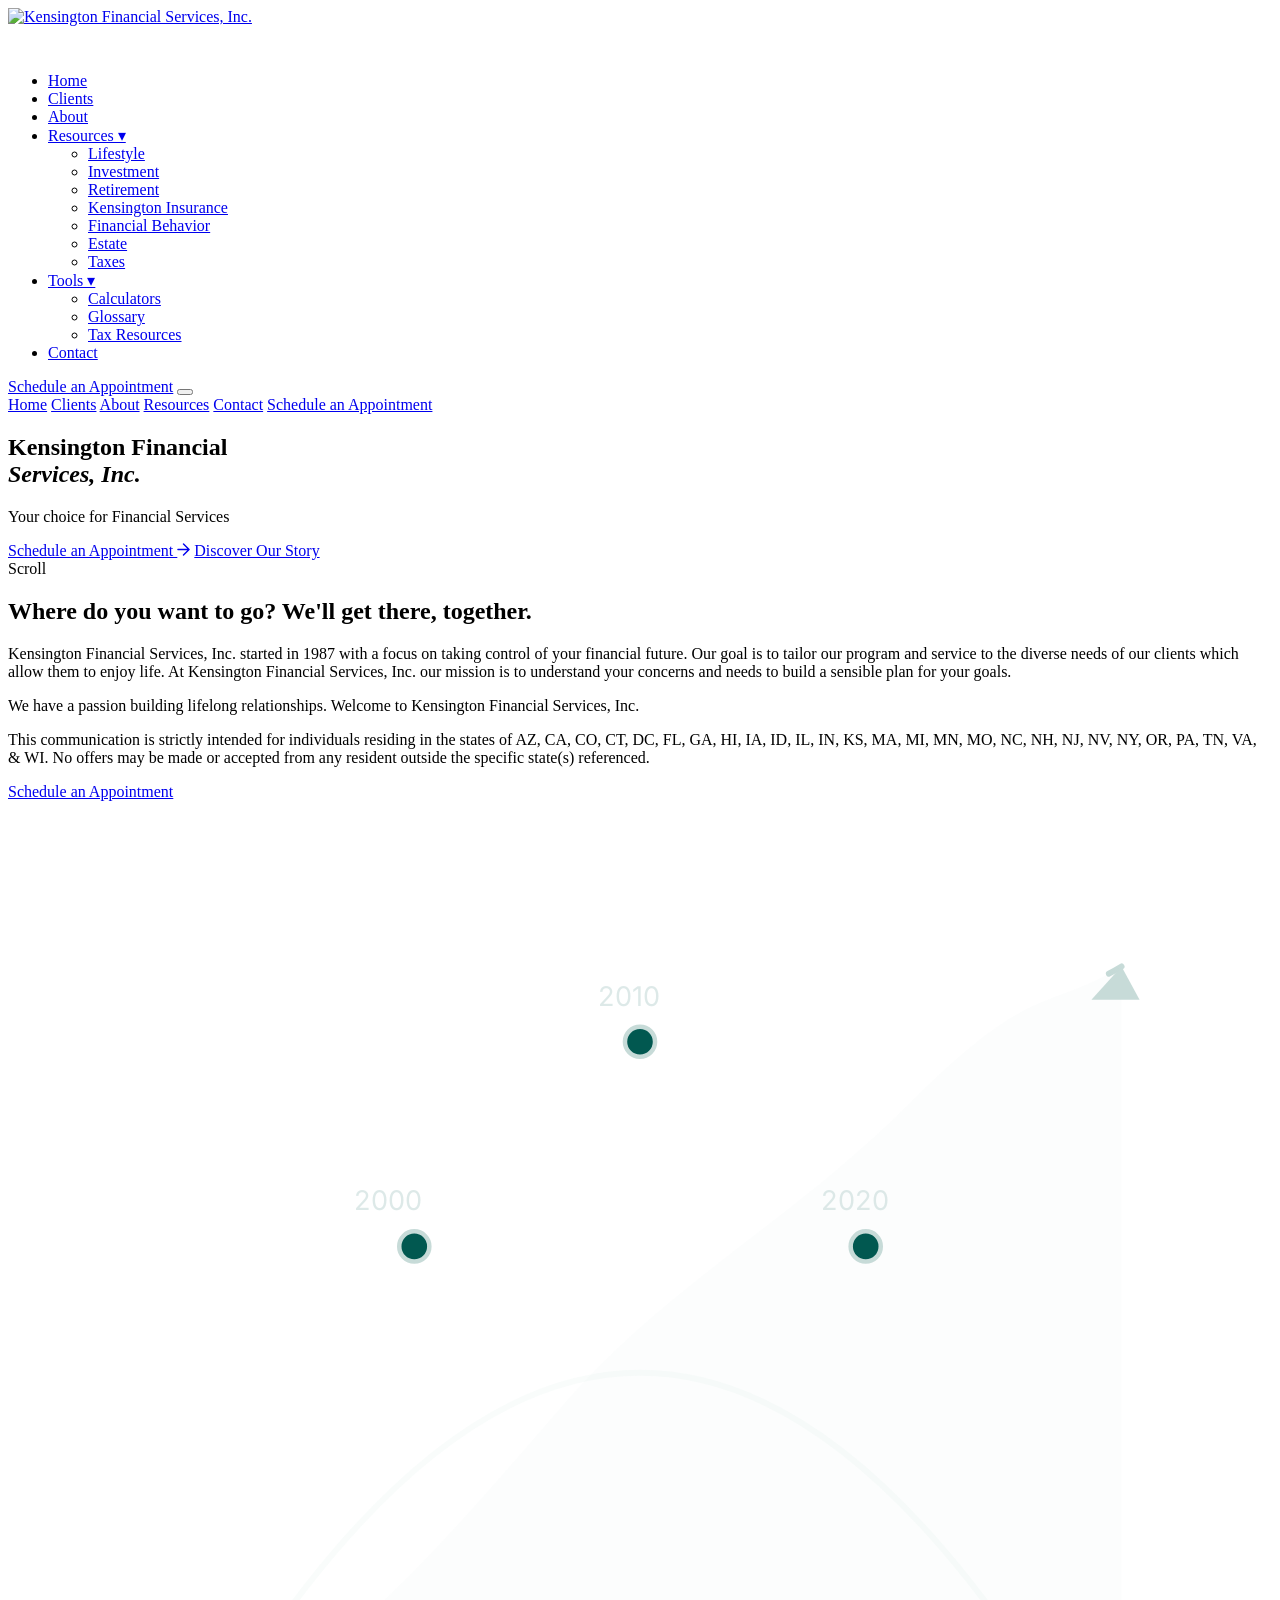
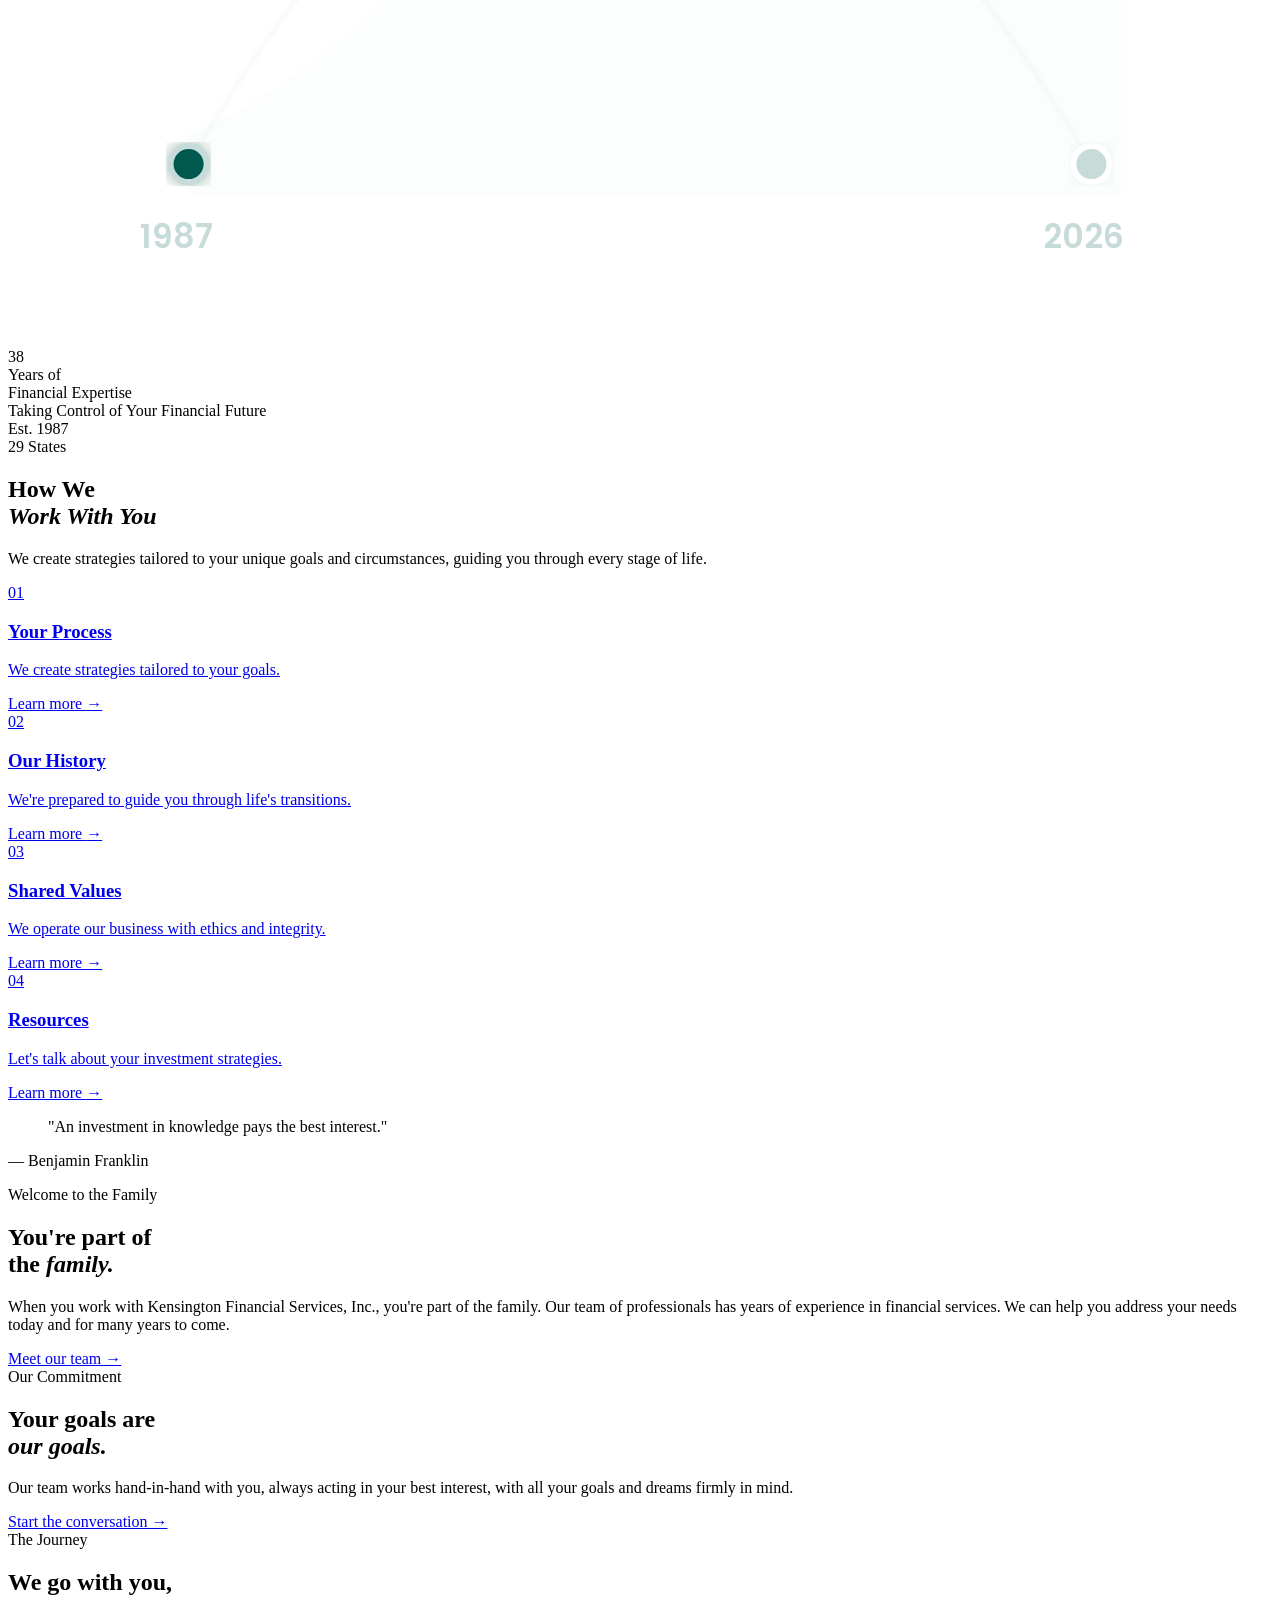
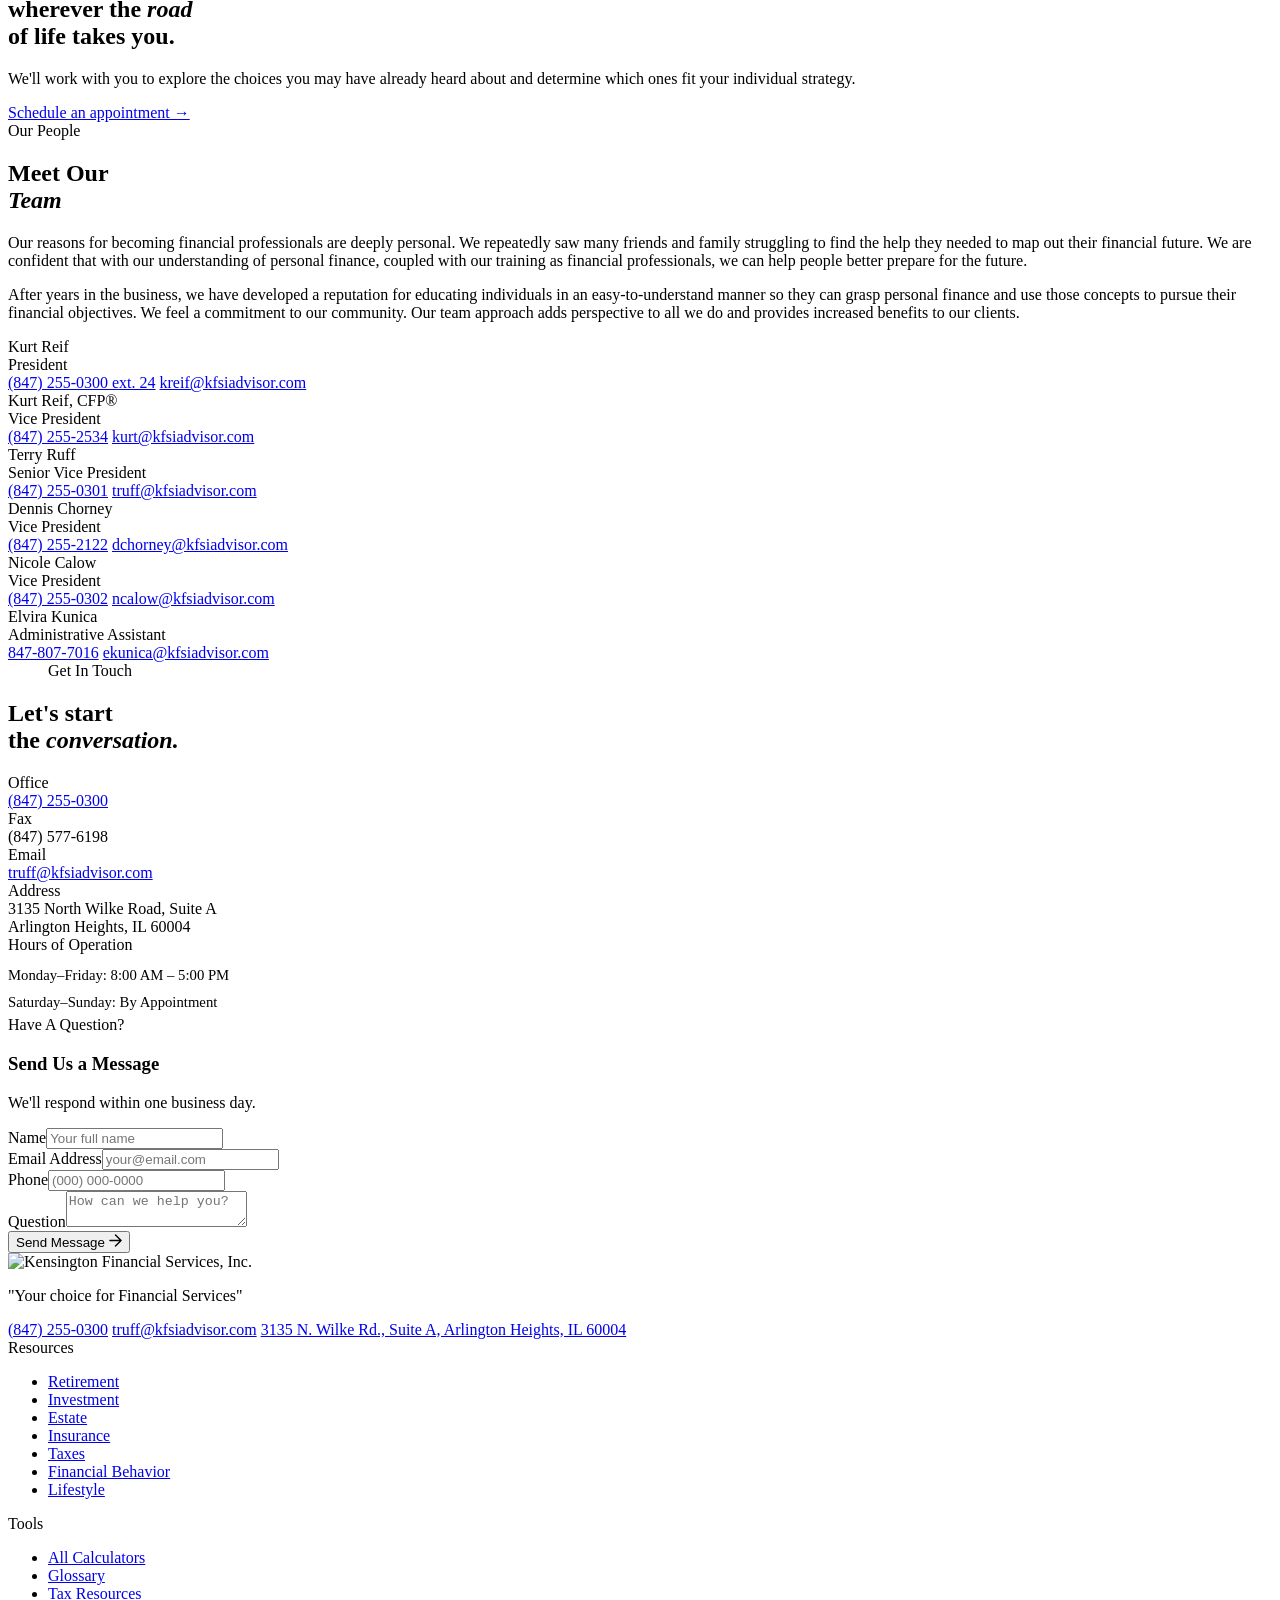
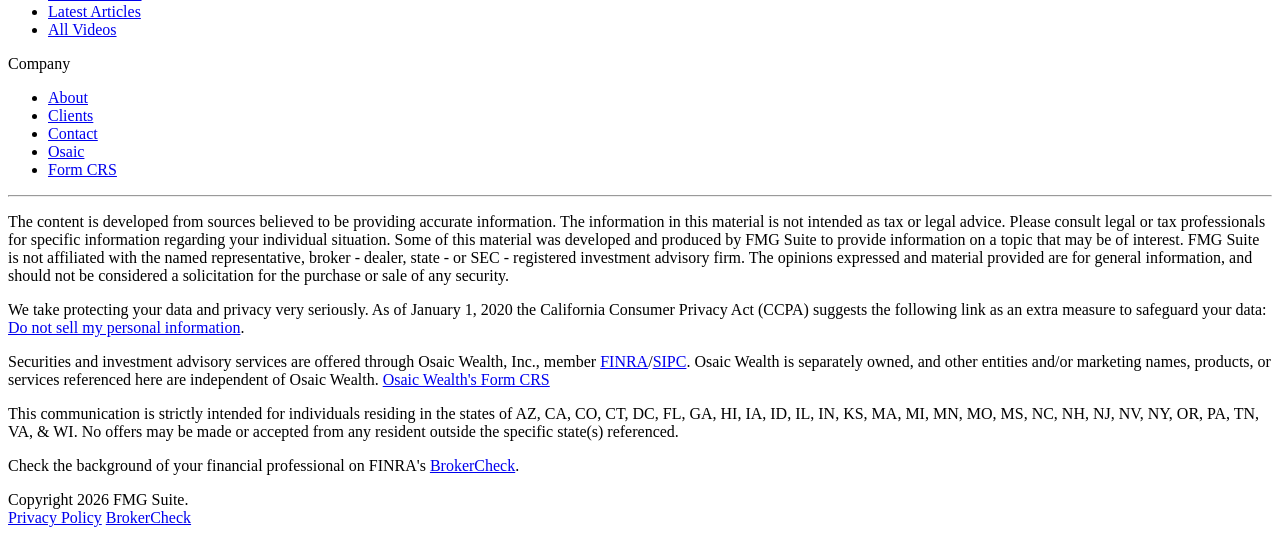
==== index.html @ f39590fe "Add files via upload" ====
<!DOCTYPE html>
<html lang="en">
<head>
<meta charset="UTF-8">
<meta name="viewport" content="width=device-width, initial-scale=1.0">
<title>Kensington Financial Services, Inc. | Your Choice for Financial Services</title>
<link rel="preconnect" href="https://fonts.googleapis.com">
<link rel="preconnect" href="https://fonts.gstatic.com" crossorigin>
<link href="https://fonts.googleapis.com/css2?family=Poppins:wght@300;400;500;600;700&family=Inter:wght@300;400;500&display=swap" rel="stylesheet">
<link rel="stylesheet" href="styles.css">
</head>
<body>

<div id="prog"></div>

<!-- NAV -->
<nav class="nav" id="nav">
  <a href="index.html" class="nav-logo">
    <img src="logo.png" alt="Kensington Financial Services, Inc." style="height:48px;width:auto;display:block">
  </a>
  <ul class="nav-links">
    <li><a href="index.html">Home</a></li>
    <li><a href="clients.html">Clients</a></li>
    <li><a href="about.html">About</a></li>
    <li class="has-drop">
      <a href="resources.html">Resources &#9662;</a>
      <ul class="drop">
        <li><a href="resources.html">Lifestyle</a></li>
        <li><a href="resources.html">Investment</a></li>
        <li><a href="resources.html">Retirement</a></li>
        <li><a href="resources.html">Kensington Insurance</a></li>
        <li><a href="resources.html">Financial Behavior</a></li>
        <li><a href="resources.html">Estate</a></li>
        <li><a href="resources.html">Taxes</a></li>
      </ul>
    </li>
    <li class="has-drop">
      <a href="#">Tools &#9662;</a>
      <ul class="drop">
        <li><a href="#">Calculators</a></li>
        <li><a href="#">Glossary</a></li>
        <li><a href="#">Tax Resources</a></li>
      </ul>
    </li>
    <li><a href="contact.html">Contact</a></li>
  </ul>
  <a href="contact.html" class="nav-cta">Schedule an Appointment</a>
  <button class="hamburger" id="hbg" aria-label="Menu"><span></span><span></span><span></span></button>
</nav>

<!-- MOBILE MENU -->
<div class="mob-menu" id="mob">
  <a href="index.html" onclick="closeMob()">Home</a>
  <a href="clients.html" onclick="closeMob()">Clients</a>
  <a href="about.html" onclick="closeMob()">About</a>
  <a href="resources.html" onclick="closeMob()">Resources</a>
  <a href="contact.html" onclick="closeMob()">Contact</a>
  <a href="contact.html" onclick="closeMob()" class="btn-gold" style="margin-top:8px">Schedule an Appointment</a>
</div>

<!-- HERO -->
<section class="hero" id="home">
  <div class="hero-bg"></div>
  <div class="hero-geo" id="hgeo"><div class="hero-geo-core"></div></div>
  <div class="hero-content">
    <h1 class="hero-h1">Kensington Financial<br><em>Services, Inc.</em></h1>
    <div class="hero-rule"></div>
    <p class="hero-sub">Your choice for Financial Services</p>
    <div class="hero-btns">
      <a href="contact.html" class="btn-gold">Schedule an Appointment <svg width="13" height="13" viewBox="0 0 14 14" fill="none"><path d="M1 7H13M7 1L13 7L7 13" stroke="currentColor" stroke-width="1.5" stroke-linecap="round" stroke-linejoin="round"/></svg></a>
      <a href="about.html" class="btn-ghost">Discover Our Story</a>
    </div>
  </div>
  <div class="hero-scroll-indicator"><span>Scroll</span><div class="scroll-line"></div></div>
</section>

<!-- ABOUT SPLIT -->
<section class="about-split" id="about">
  <div class="about-split-left a">
    <h2 class="about-split-h2">Where do you want to go? We'll get there, together.</h2>
    <p class="about-split-body">Kensington Financial Services, Inc. started in 1987 with a focus on taking control of your financial future. Our goal is to tailor our program and service to the diverse needs of our clients which allow them to enjoy life. At Kensington Financial Services, Inc. our mission is to understand your concerns and needs to build a sensible plan for your goals.</p>
    <p class="about-split-body">We have a passion building lifelong relationships. Welcome to Kensington Financial Services, Inc.</p>
    <p class="about-split-disclaimer">This communication is strictly intended for individuals residing in the states of AZ, CA, CO, CT, DC, FL, GA, HI, IA, ID, IL, IN, KS, MA, MI, MN, MO, NC, NH, NJ, NV, NY, OR, PA, TN, VA, &amp; WI. No offers may be made or accepted from any resident outside the specific state(s) referenced.</p>
    <a href="contact.html" class="about-split-btn">Schedule an Appointment</a>
  </div>
  <div class="about-split-right">
    <div class="tl-wrap">

      <!-- Background glow -->
      <div class="tl-glow"></div>

      <!-- Main SVG: arc timeline 1987 → 2026 -->
      <svg class="tl-svg" viewBox="0 0 420 380" fill="none">
        <defs>
          <linearGradient id="arcGrad" x1="0%" y1="0%" x2="100%" y2="0%">
            <stop offset="0%" stop-color="rgba(199,219,216,.15)"/>
            <stop offset="100%" stop-color="rgba(199,219,216,.85)"/>
          </linearGradient>
          <linearGradient id="lineGrad" x1="0%" y1="100%" x2="100%" y2="0%">
            <stop offset="0%" stop-color="#015850"/>
            <stop offset="100%" stop-color="#C7DBD8"/>
          </linearGradient>
          <filter id="glow">
            <feGaussianBlur stdDeviation="3" result="blur"/>
            <feMerge><feMergeNode in="blur"/><feMergeNode in="SourceGraphic"/></feMerge>
          </filter>
        </defs>

        <!-- Track arc (full, faint) -->
        <path d="M 60 320 Q 210 60 360 320" stroke="rgba(199,219,216,.1)" stroke-width="2" fill="none"/>

        <!-- Animated progress arc -->
        <path d="M 60 320 Q 210 60 360 320" stroke="url(#arcGrad)" stroke-width="2.5"
          fill="none" stroke-linecap="round"
          stroke-dasharray="550" stroke-dashoffset="550"
          class="tl-arc-path"/>

        <!-- Growth curve (rising line from bottom-left to top-right) -->
        <path d="M 60 310 C 110 290 150 240 185 200 S 260 140 300 100 S 345 70 370 55"
          stroke="url(#lineGrad)" stroke-width="2" fill="none" stroke-linecap="round"
          stroke-dasharray="400" stroke-dashoffset="400"
          class="tl-growth-path"/>

        <!-- Gradient fill under growth curve -->
        <path d="M 60 310 C 110 290 150 240 185 200 S 260 140 300 100 S 345 70 370 55 L 370 330 L 60 330 Z"
          fill="rgba(199,219,216,.05)" class="tl-fill"/>

        <!-- Milestone dots on arc -->
        <circle cx="60"  cy="320" r="6" fill="#015850" stroke="#C7DBD8" stroke-width="2" class="tl-dot" style="--dd:0.3s" filter="url(#glow)"/>
        <circle cx="135" cy="148" r="5" fill="#015850" stroke="#C7DBD8" stroke-width="1.5" class="tl-dot" style="--dd:0.9s"/>
        <circle cx="210" cy="80"  r="5" fill="#015850" stroke="#C7DBD8" stroke-width="1.5" class="tl-dot" style="--dd:1.4s"/>
        <circle cx="285" cy="148" r="5" fill="#015850" stroke="#C7DBD8" stroke-width="1.5" class="tl-dot" style="--dd:1.9s"/>
        <circle cx="360" cy="320" r="6" fill="#C7DBD8" stroke="#fff" stroke-width="2" class="tl-dot" style="--dd:2.4s" filter="url(#glow)"/>

        <!-- Milestone year labels -->
        <text x="44"  y="348" font-family="Poppins,sans-serif" font-size="11" font-weight="600" fill="#C7DBD8" class="tl-label" style="--dd:0.5s">1987</text>
        <text x="115" y="136" font-family="Inter,sans-serif"   font-size="9"  fill="rgba(199,219,216,.6)" class="tl-label" style="--dd:1.1s">2000</text>
        <text x="196" y="68"  font-family="Inter,sans-serif"   font-size="9"  fill="rgba(199,219,216,.6)" class="tl-label" style="--dd:1.6s">2010</text>
        <text x="270" y="136" font-family="Inter,sans-serif"   font-size="9"  fill="rgba(199,219,216,.6)" class="tl-label" style="--dd:2.1s">2020</text>
        <text x="344" y="348" font-family="Poppins,sans-serif" font-size="11" font-weight="600" fill="#C7DBD8" class="tl-label" style="--dd:2.6s">2026</text>

        <!-- Arrow head at end of growth line -->
        <polygon points="370,55 360,66 376,66" fill="#C7DBD8" class="tl-arrow"/>
      </svg>

      <!-- Center headline card -->
      <div class="tl-center">
        <div class="tl-years-num">38</div>
        <div class="tl-years-label">Years of<br>Financial Expertise</div>
      </div>

      <!-- Bottom tagline -->
      <div class="tl-tagline">Taking Control of Your Financial Future</div>

      <!-- Floating stat chips -->
      <div class="tl-chip tl-chip-a">Est. 1987</div>
      <div class="tl-chip tl-chip-b">29 States</div>
    </div>
  </div>
</section>

<!-- PILLARS -->
<section class="pillars" id="services">
  <div class="pillars-head">
    <h2 class="pillars-title a">How We<br><em>Work With You</em></h2>
    <p class="pillars-desc a d2">We create strategies tailored to your unique goals and circumstances, guiding you through every stage of life.</p>
  </div>
  <div class="pw-grid">

    <!-- 01 Your Process -->
    <a href="process.html" class="pw-card a d1">
      <div class="pw-bg" style="background-image:url('process-bg.jpg')"></div>
      <div class="pw-overlay"></div>
      <span class="pw-num">01</span>
      <div class="pw-bottom">
        <h3 class="pw-title">Your Process</h3>
        <p class="pw-text">We create strategies tailored to your goals.</p>
        <span class="pw-link">Learn more <span class="pw-arrow">&rarr;</span></span>
      </div>
    </a>

    <!-- 02 Our History -->
    <a href="about.html" class="pw-card a d2">
      <div class="pw-bg" style="background-image:url('history-bg.jpg')"></div>
      <div class="pw-overlay"></div>
      <span class="pw-num">02</span>
      <div class="pw-bottom">
        <h3 class="pw-title">Our History</h3>
        <p class="pw-text">We're prepared to guide you through life's transitions.</p>
        <span class="pw-link">Learn more <span class="pw-arrow">&rarr;</span></span>
      </div>
    </a>

    <!-- 03 Shared Values -->
    <a href="about.html" class="pw-card a d3">
      <div class="pw-bg" style="background-image:url('values-bg.jpg')"></div>
      <div class="pw-overlay"></div>
      <span class="pw-num">03</span>
      <div class="pw-bottom">
        <h3 class="pw-title">Shared Values</h3>
        <p class="pw-text">We operate our business with ethics and integrity.</p>
        <span class="pw-link">Learn more <span class="pw-arrow">&rarr;</span></span>
      </div>
    </a>

    <!-- 04 Resources -->
    <a href="resources.html" class="pw-card a d4">
      <div class="pw-bg" style="background-image:url('resources-bg.jpg')"></div>
      <div class="pw-overlay"></div>
      <span class="pw-num">04</span>
      <div class="pw-bottom">
        <h3 class="pw-title">Resources</h3>
        <p class="pw-text">Let's talk about your investment strategies.</p>
        <span class="pw-link">Learn more <span class="pw-arrow">&rarr;</span></span>
      </div>
    </a>

  </div>
</section>

<!-- QUOTE -->
<section class="quote">
  <div class="quote-inner">
    <div class="quote-rule a"></div>
    <blockquote class="quote-text a d1">"An investment in knowledge pays the best interest."</blockquote>
    <p class="quote-by a d2">&mdash; Benjamin Franklin</p>
  </div>
</section>

<!-- ABOUT: FAMILY -->
<section class="split">
  <div class="split-inner">
    <div class="split-visual a">
      <div class="split-photo" style="background-image:url('family-bg.jpg')"></div>
      <div class="split-accent" style="background:var(--gold)"></div>
      <div class="split-accent2"></div>
    </div>
    <div class="split-content">
      <div class="section-label a d1">Welcome to the Family</div>
      <h2 class="split-h2 a d2">You're part of<br>the <em>family.</em></h2>
      <p class="split-body a d3">When you work with Kensington Financial Services, Inc., you're part of the family. Our team of professionals has years of experience in financial services. We can help you address your needs today and for many years to come.</p>
      <a href="team.html" class="split-link a d4">Meet our team &rarr;</a>
    </div>
  </div>
</section>

<!-- ABOUT: GOALS -->
<section class="split">
  <div class="split-inner rev">
    <div class="split-visual a">
      <div class="split-photo" style="background-image:url('goals-bg.jpg')"></div>
      <div class="split-accent" style="top:auto;right:auto;bottom:-18px;left:-18px;background:var(--navy)"></div>
      <div class="split-accent2" style="bottom:auto;left:auto;top:-14px;right:-14px"></div>
    </div>
    <div class="split-content">
      <div class="section-label a d1">Our Commitment</div>
      <h2 class="split-h2 a d2">Your goals are<br><em>our goals.</em></h2>
      <p class="split-body a d3">Our team works hand-in-hand with you, always acting in your best interest, with all your goals and dreams firmly in mind.</p>
      <a href="contact.html" class="split-link a d4">Start the conversation &rarr;</a>
    </div>
  </div>
</section>

<!-- ABOUT: JOURNEY -->
<section class="split">
  <div class="split-inner">
    <div class="split-visual a">
      <div class="split-photo" style="background-image:url('journey-bg.jpg');background-position:center center"></div>
      <div class="split-accent" style="background:var(--gold);opacity:.1"></div>
      <div class="split-accent2"></div>
    </div>
    <div class="split-content">
      <div class="section-label a d1">The Journey</div>
      <h2 class="split-h2 a d2">We go with you,<br>wherever the <em>road</em><br>of life takes you.</h2>
      <p class="split-body a d3">We'll work with you to explore the choices you may have already heard about and determine which ones fit your individual strategy.</p>
      <a href="contact.html" class="split-link a d4">Schedule an appointment &rarr;</a>
    </div>
  </div>
</section>

<!-- TEAM -->
<section class="team" id="team">
  <div class="team-intro">
    <div>
      <div class="section-label a">Our People</div>
      <h2 class="team-h2 a d1">Meet Our<br><em>Team</em></h2>
    </div>
    <div>
      <p class="team-intro-body a d2">Our reasons for becoming financial professionals are deeply personal. We repeatedly saw many friends and family struggling to find the help they needed to map out their financial future. We are confident that with our understanding of personal finance, coupled with our training as financial professionals, we can help people better prepare for the future.</p>
      <p class="team-intro-body a d3" style="margin-top:14px">After years in the business, we have developed a reputation for educating individuals in an easy-to-understand manner so they can grasp personal finance and use those concepts to pursue their financial objectives. We feel a commitment to our community. Our team approach adds perspective to all we do and provides increased benefits to our clients.</p>
    </div>
  </div>
  <div class="tm-grid">

    <div class="tm-card a d1">
      <div class="tm-photo" style="background-image:url('team-kurt.jpg')"></div>
      <div class="tm-overlay"></div>
      <div class="tm-body">
        <div class="tm-name">Kurt Reif</div>
        <div class="tm-role">President</div>
        <div class="tm-contacts">
          <a href="tel:8472550300">(847) 255-0300 ext. 24</a>
          <a href="mailto:kreif@kfsiadvisor.com">kreif@kfsiadvisor.com</a>
        </div>
      </div>
    </div>

    <div class="tm-card a d2">
      <div class="tm-photo" style="background-image:url('team-kurt2.jpg')"></div>
      <div class="tm-overlay"></div>
      <div class="tm-body">
        <div class="tm-name">Kurt Reif, CFP&reg;</div>
        <div class="tm-role">Vice President</div>
        <div class="tm-contacts">
          <a href="tel:8472552534">(847) 255-2534</a>
          <a href="mailto:kurt@kfsiadvisor.com">kurt@kfsiadvisor.com</a>
        </div>
      </div>
    </div>

    <div class="tm-card a d3">
      <div class="tm-photo" style="background-image:url('team-terry.jpg')"></div>
      <div class="tm-overlay"></div>
      <div class="tm-body">
        <div class="tm-name">Terry Ruff</div>
        <div class="tm-role">Senior Vice President</div>
        <div class="tm-contacts">
          <a href="tel:8472550301">(847) 255-0301</a>
          <a href="mailto:truff@kfsiadvisor.com">truff@kfsiadvisor.com</a>
        </div>
      </div>
    </div>

    <div class="tm-card a d1">
      <div class="tm-photo" style="background-image:url('team-dennis.jpg')"></div>
      <div class="tm-overlay"></div>
      <div class="tm-body">
        <div class="tm-name">Dennis Chorney</div>
        <div class="tm-role">Vice President</div>
        <div class="tm-contacts">
          <a href="tel:8472552122">(847) 255-2122</a>
          <a href="mailto:dchorney@kfsiadvisor.com">dchorney@kfsiadvisor.com</a>
        </div>
      </div>
    </div>

    <div class="tm-card a d2">
      <div class="tm-photo" style="background-image:url('team-nicole.jpg')"></div>
      <div class="tm-overlay"></div>
      <div class="tm-body">
        <div class="tm-name">Nicole Calow</div>
        <div class="tm-role">Vice President</div>
        <div class="tm-contacts">
          <a href="tel:8472550302">(847) 255-0302</a>
          <a href="mailto:ncalow@kfsiadvisor.com">ncalow@kfsiadvisor.com</a>
        </div>
      </div>
    </div>

    <div class="tm-card a d3">
      <div class="tm-photo" style="background-image:url('team-elvira.jpg')"></div>
      <div class="tm-overlay"></div>
      <div class="tm-body">
        <div class="tm-name">Elvira Kunica</div>
        <div class="tm-role">Administrative Assistant</div>
        <div class="tm-contacts">
          <a href="tel:8478077016">847-807-7016</a>
          <a href="mailto:ekunica@kfsiadvisor.com">ekunica@kfsiadvisor.com</a>
        </div>
      </div>
    </div>

  </div>
</section>

<!-- RESOURCES -->
<section class="resources" id="resources" style="display:none">
  <div class="res-head">
    <div>
      <div class="section-label a" style="color:var(--navy)"><span style="display:inline-block;width:28px;height:1px;background:var(--navy);margin-right:12px;vertical-align:middle"></span>Knowledge Hub</div>
      <h2 class="res-h2 a d1">Resources &amp;<br><em>Insights</em></h2>
    </div>
    <div class="res-cats a d2">
      <button class="cat on">All</button>
      <button class="cat">Lifestyle</button>
      <button class="cat">Investment</button>
      <button class="cat">Retirement</button>
      <button class="cat">Estate</button>
      <button class="cat">Taxes</button>
    </div>
  </div>
  <div class="res-grid">
    <div class="res-feat a">
      <div class="res-feat-bg"></div>
      <div class="res-feat-orb"></div>
      <div class="res-feat-content">
        <div class="res-tag">Investment Strategies</div>
        <h3 class="res-feat-title">Let's talk about your investment strategies.</h3>
        <p class="res-feat-desc">Explore our comprehensive library of financial resources designed to help you make informed decisions about your financial future.</p>
        <a href="resources.html" class="res-link">Explore Resources &rarr;</a>
      </div>
    </div>
    <div class="res-card a d1">
      <div>
        <div class="res-tag">Retirement</div>
        <h4 class="res-card-title">Planning for Retirement</h4>
        <p class="res-card-body">Comprehensive strategies to help you prepare for life's most important financial milestone.</p>
      </div>
      <a href="resources.html" class="res-link" style="color:var(--navy)">Read More &rarr;</a>
    </div>
    <div class="res-card a d2">
      <div>
        <div class="res-tag">Lifestyle</div>
        <h4 class="res-card-title">Financial Wellness &amp; Lifestyle</h4>
        <p class="res-card-body">Insights into how financial planning supports the life you want to live today and tomorrow.</p>
      </div>
      <a href="resources.html" class="res-link" style="color:var(--navy)">Read More &rarr;</a>
    </div>
  </div>
  <div class="res-cats-mini">
    <div class="res-mini a d1">
      <div><div class="res-tag">Insurance</div><div class="res-mini-title">Kensington Insurance</div></div>
      <a href="resources.html" class="res-link" style="color:var(--navy);font-size:.65rem">Explore &rarr;</a>
    </div>
    <div class="res-mini a d2">
      <div><div class="res-tag">Behavior</div><div class="res-mini-title">Financial Behavior</div></div>
      <a href="resources.html" class="res-link" style="color:var(--navy);font-size:.65rem">Explore &rarr;</a>
    </div>
    <div class="res-mini a d3">
      <div><div class="res-tag">Estate</div><div class="res-mini-title">Estate Planning</div></div>
      <a href="resources.html" class="res-link" style="color:var(--navy);font-size:.65rem">Explore &rarr;</a>
    </div>
    <div class="res-mini a d4">
      <div><div class="res-tag">Taxes</div><div class="res-mini-title">Tax Resources</div></div>
      <a href="resources.html" class="res-link" style="color:var(--navy);font-size:.65rem">Explore &rarr;</a>
    </div>
  </div>
</section>

<!-- CONTACT -->
<section class="contact" id="contact">
  <div class="contact-l">
    <div class="contact-l-content">
      <div class="section-label a" style="color:var(--gold)"><span style="display:inline-block;width:28px;height:1px;background:var(--gold);opacity:.6;margin-right:12px;vertical-align:middle"></span>Get In Touch</div>
      <h2 class="contact-h2 a d1">Let's start<br>the <em>conversation.</em></h2>
      <div class="contact-details a d2">
        <div>
          <div class="cd-label">Office</div>
          <div class="cd-val"><a href="tel:8472550300">(847) 255-0300</a></div>
        </div>
        <div>
          <div class="cd-label">Fax</div>
          <div class="cd-val">(847) 577-6198</div>
        </div>
        <div>
          <div class="cd-label">Email</div>
          <div class="cd-val"><a href="mailto:truff@kfsiadvisor.com">truff@kfsiadvisor.com</a></div>
        </div>
        <div>
          <div class="cd-label">Address</div>
          <div class="cd-val">3135 North Wilke Road, Suite A<br>Arlington Heights, IL 60004</div>
        </div>
      </div>
      <div class="contact-hours a d3">
        <div class="cd-label">Hours of Operation</div>
        <div class="cd-val" style="font-size:.92rem;margin-top:8px;line-height:1.85">
          Monday&ndash;Friday: 8:00 AM &ndash; 5:00 PM<br>
          Saturday&ndash;Sunday: By Appointment
        </div>
      </div>
    </div>
    <div class="contact-geo"></div>
  </div>
  <div class="contact-r">
    <div class="section-label a" style="color:var(--gold)">Have A Question?</div>
    <h3 class="contact-r-h3 a d1">Send Us a Message</h3>
    <p class="contact-r-sub a d2">We'll respond within one business day.</p>
    <form id="cform" class="a d3">
      <div class="frow">
        <div class="fg"><label>Name</label><input type="text" class="fi" placeholder="Your full name"></div>
        <div class="fg"><label>Email Address</label><input type="email" class="fi" placeholder="your@email.com"></div>
      </div>
      <div class="fg"><label>Phone</label><input type="tel" class="fi" placeholder="(000) 000-0000"></div>
      <div class="fg"><label>Question</label><textarea class="fi ta" placeholder="How can we help you?"></textarea></div>
      <button type="submit" class="fsub">Send Message <svg width="13" height="13" viewBox="0 0 14 14" fill="none"><path d="M1 7H13M7 1L13 7L7 13" stroke="currentColor" stroke-width="1.5" stroke-linecap="round" stroke-linejoin="round"/></svg></button>
    </form>
  </div>
</section>

<!-- FOOTER -->
<footer class="footer">
  <div class="footer-main">
    <div>
      <div class="footer-logo"><img src="logo.png" alt="Kensington Financial Services, Inc." class="footer-logo-img"></div>
      <p class="footer-tag">"Your choice for Financial Services"</p>
      <div class="footer-mini">
        <a href="tel:8472550300">(847) 255-0300</a>
        <a href="mailto:truff@kfsiadvisor.com">truff@kfsiadvisor.com</a>
        <a href="#">3135 N. Wilke Rd., Suite A, Arlington Heights, IL 60004</a>
      </div>
    </div>
    <div class="footer-cols">
      <div>
        <div class="fc-title">Resources</div>
        <ul class="fc-links">
          <li><a href="resources.html">Retirement</a></li>
          <li><a href="resources.html">Investment</a></li>
          <li><a href="resources.html">Estate</a></li>
          <li><a href="resources.html">Insurance</a></li>
          <li><a href="resources.html">Taxes</a></li>
          <li><a href="resources.html">Financial Behavior</a></li>
          <li><a href="resources.html">Lifestyle</a></li>
        </ul>
      </div>
      <div>
        <div class="fc-title">Tools</div>
        <ul class="fc-links">
          <li><a href="#">All Calculators</a></li>
          <li><a href="#">Glossary</a></li>
          <li><a href="#">Tax Resources</a></li>
          <li><a href="#">Latest Articles</a></li>
          <li><a href="#">All Videos</a></li>
        </ul>
      </div>
      <div>
        <div class="fc-title">Company</div>
        <ul class="fc-links">
          <li><a href="about.html">About</a></li>
          <li><a href="clients.html">Clients</a></li>
          <li><a href="contact.html">Contact</a></li>
          <li><a href="#">Osaic</a></li>
          <li><a href="#">Form CRS</a></li>
        </ul>
      </div>
    </div>
  </div>
  <hr class="footer-hr">
  <div class="footer-bottom">
    <div class="footer-disc">
      <p>The content is developed from sources believed to be providing accurate information. The information in this material is not intended as tax or legal advice. Please consult legal or tax professionals for specific information regarding your individual situation. Some of this material was developed and produced by FMG Suite to provide information on a topic that may be of interest. FMG Suite is not affiliated with the named representative, broker - dealer, state - or SEC - registered investment advisory firm. The opinions expressed and material provided are for general information, and should not be considered a solicitation for the purchase or sale of any security.</p>
      <p>We take protecting your data and privacy very seriously. As of January 1, 2020 the California Consumer Privacy Act (CCPA) suggests the following link as an extra measure to safeguard your data: <a href="#">Do not sell my personal information</a>.</p>
      <p>Securities and investment advisory services are offered through Osaic Wealth, Inc., member <a href="#">FINRA</a>/<a href="#">SIPC</a>. Osaic Wealth is separately owned, and other entities and/or marketing names, products, or services referenced here are independent of Osaic Wealth. <a href="#">Osaic Wealth's Form CRS</a></p>
      <p>This communication is strictly intended for individuals residing in the states of AZ, CA, CO, CT, DC, FL, GA, HI, IA, ID, IL, IN, KS, MA, MI, MN, MO, MS, NC, NH, NJ, NV, NY, OR, PA, TN, VA, &amp; WI. No offers may be made or accepted from any resident outside the specific state(s) referenced.</p>
      <p>Check the background of your financial professional on FINRA's <a href="#">BrokerCheck</a>.</p>
    </div>
    <div class="footer-legal">
      <div class="footer-cr">Copyright 2026 FMG Suite.</div>
      <div class="footer-legal-links">
        <a href="#">Privacy Policy</a>
        <a href="#">BrokerCheck</a>
      </div>
    </div>
  </div>
</footer>

<script src="main.js"></script>
</body>
</html>
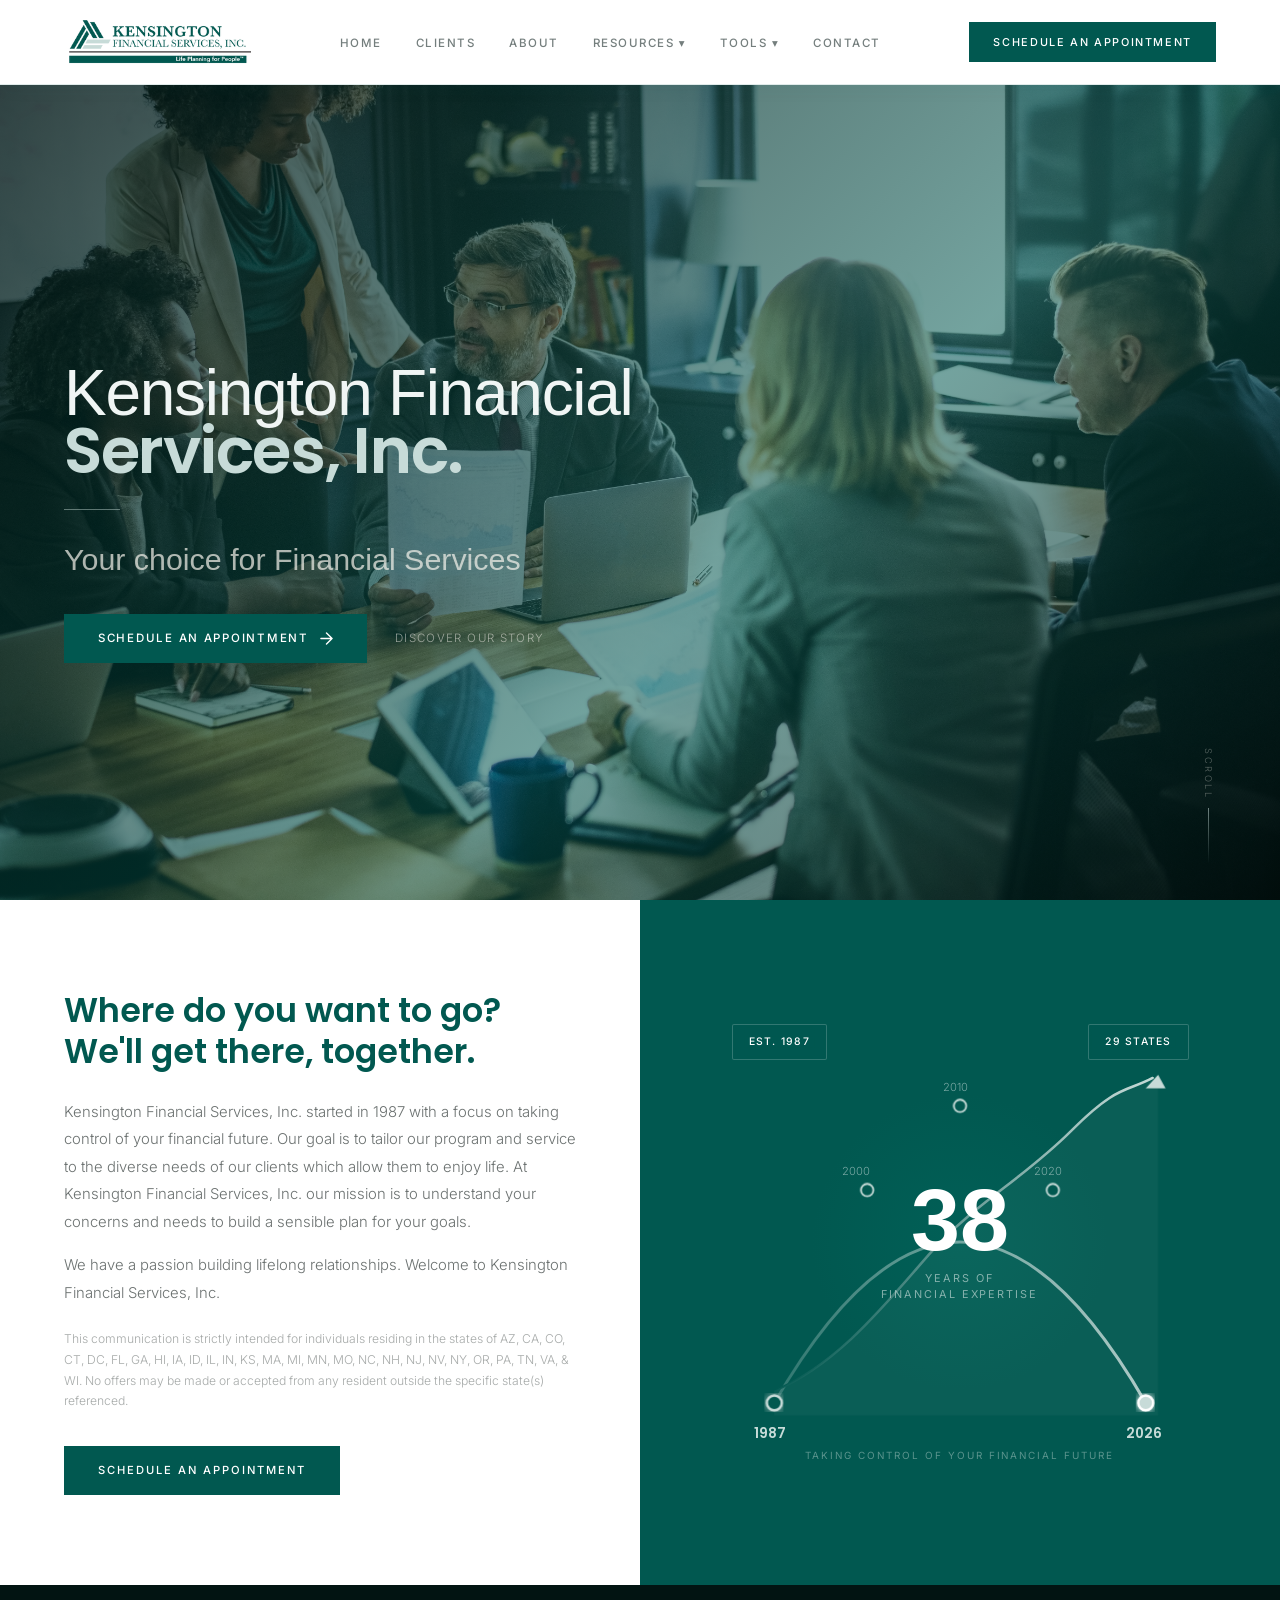
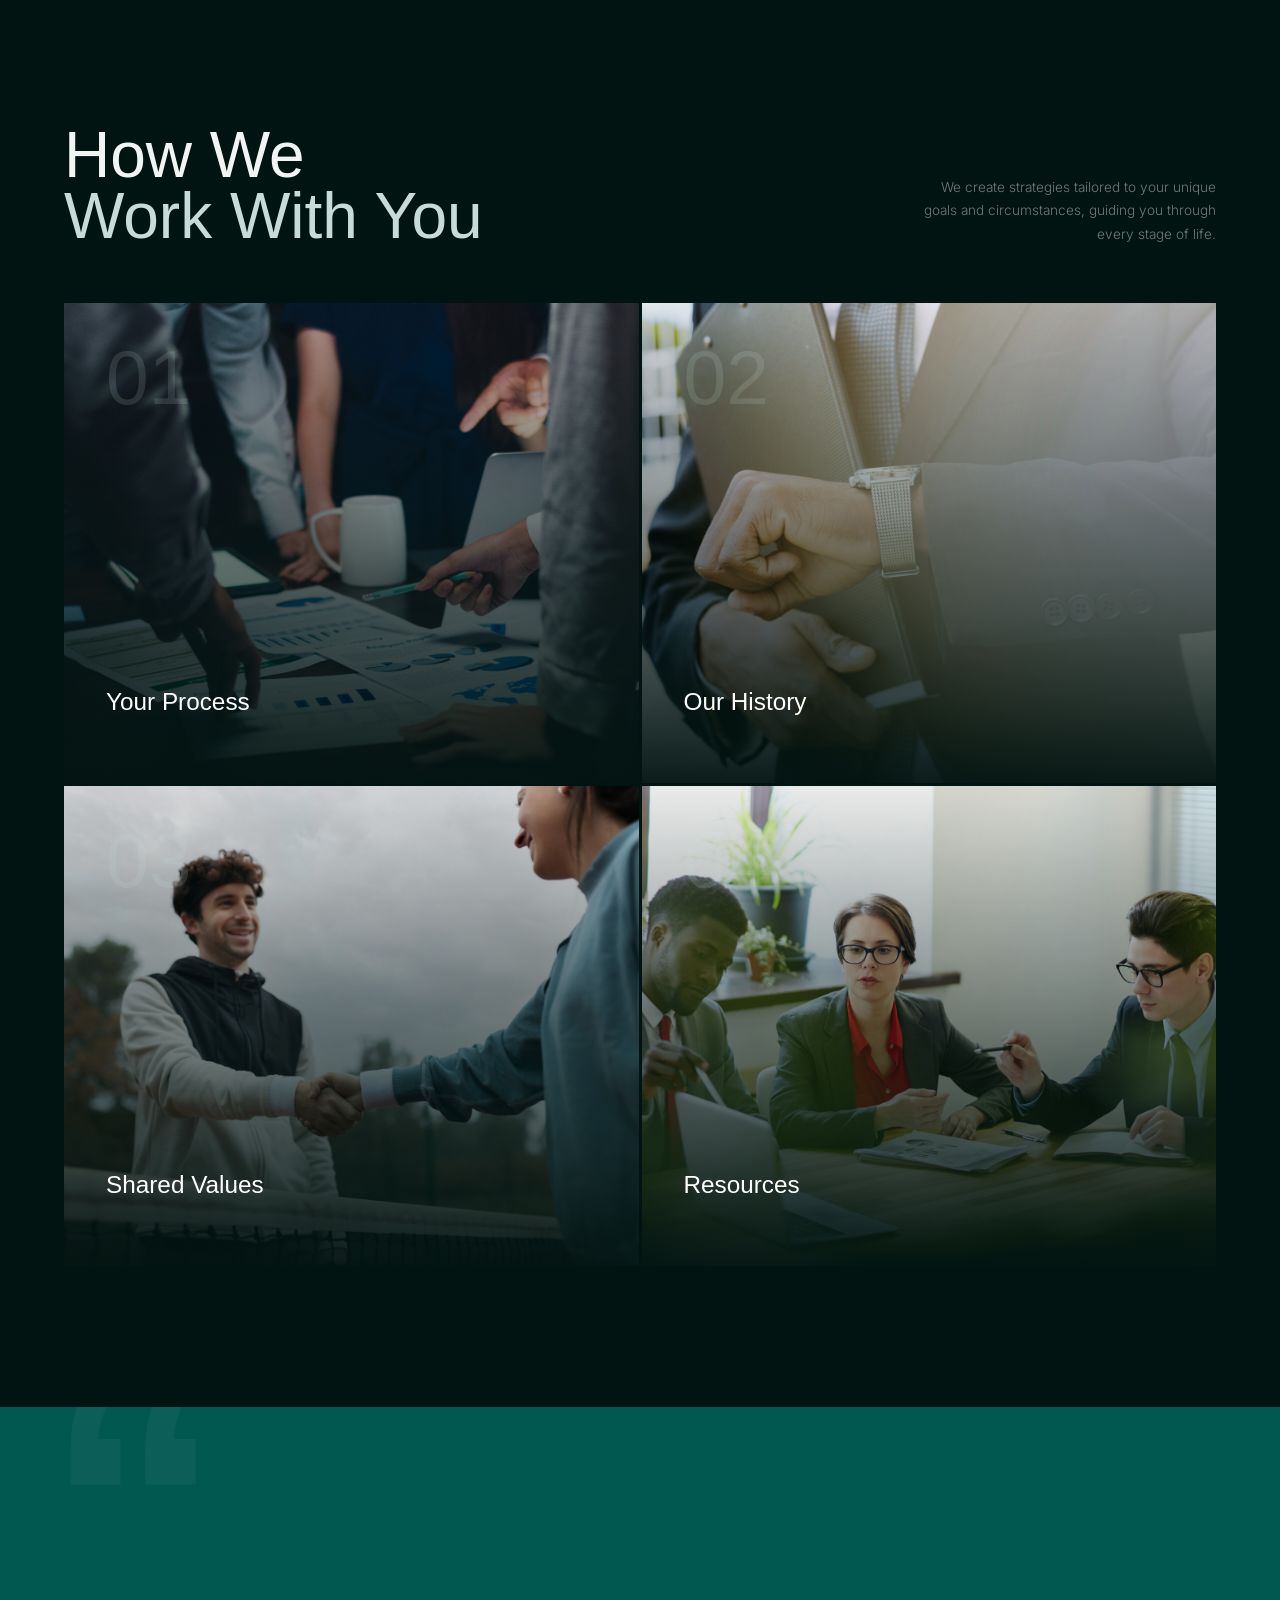
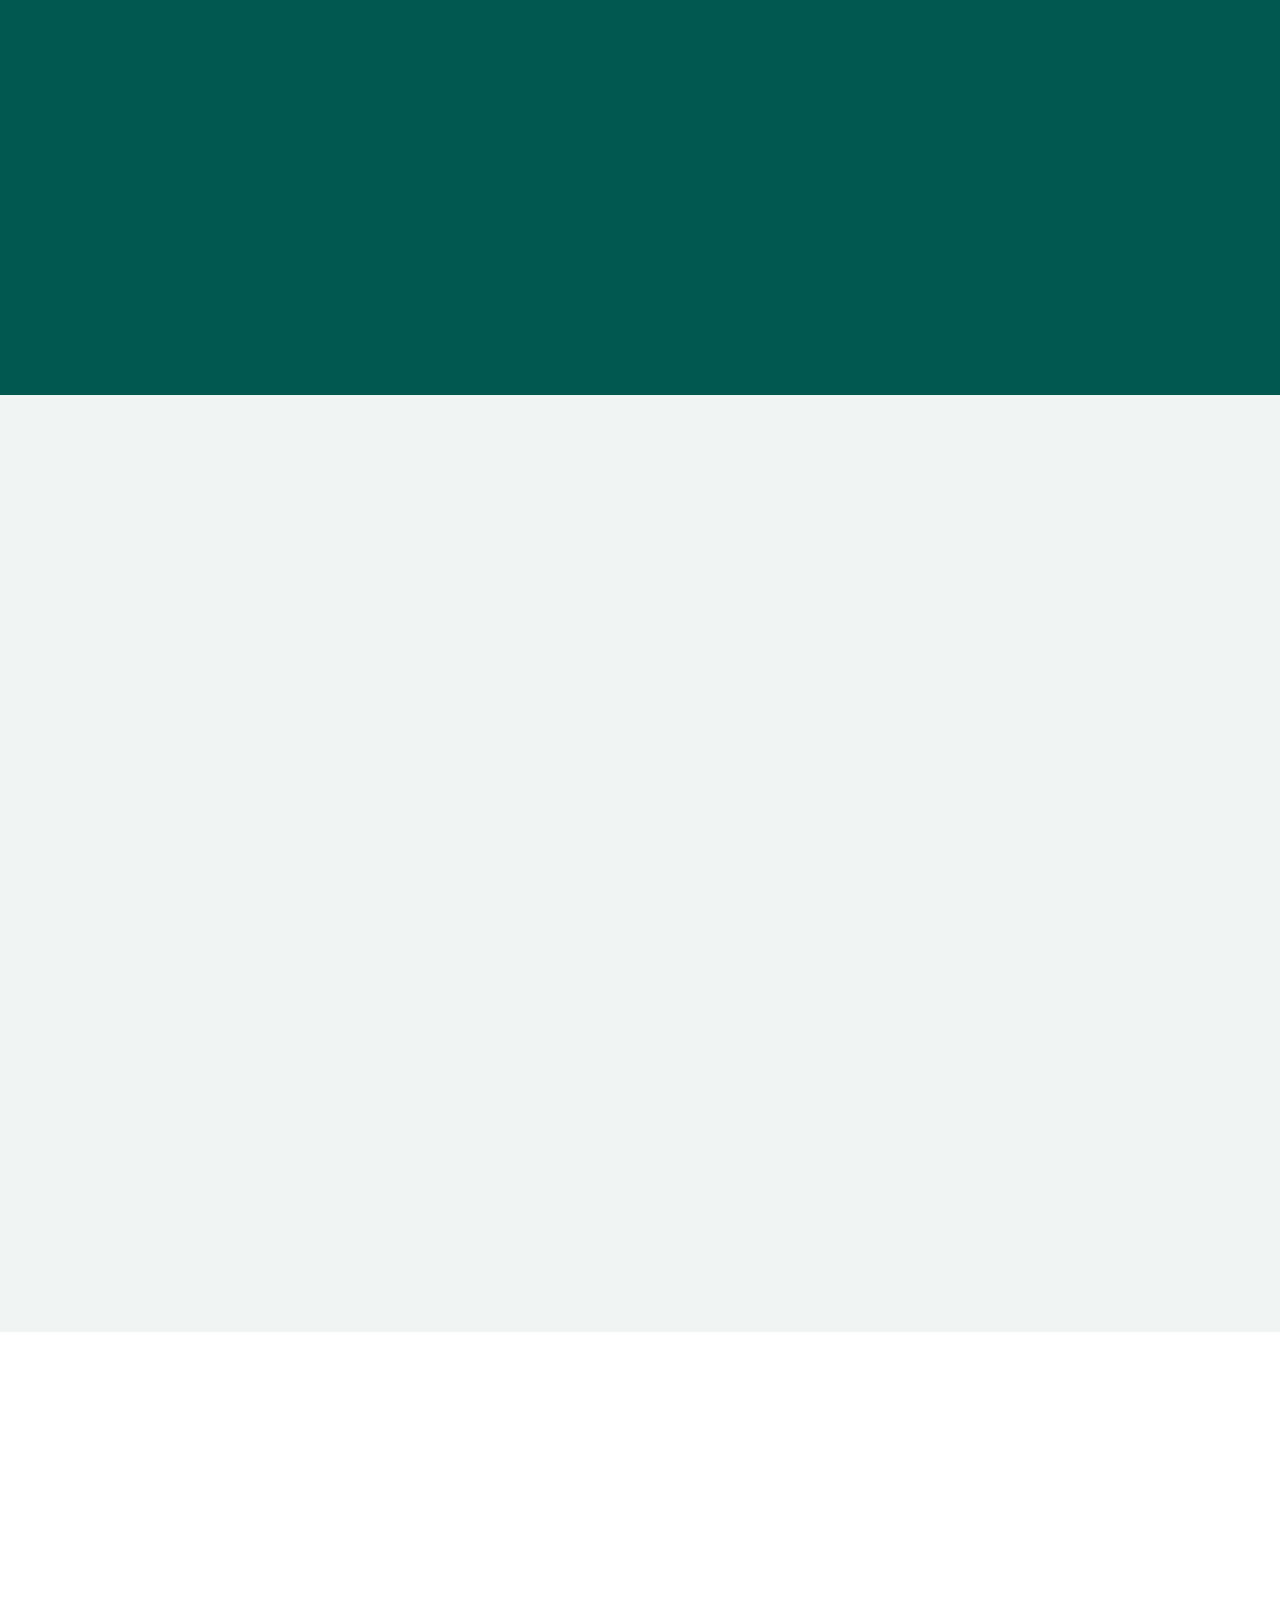
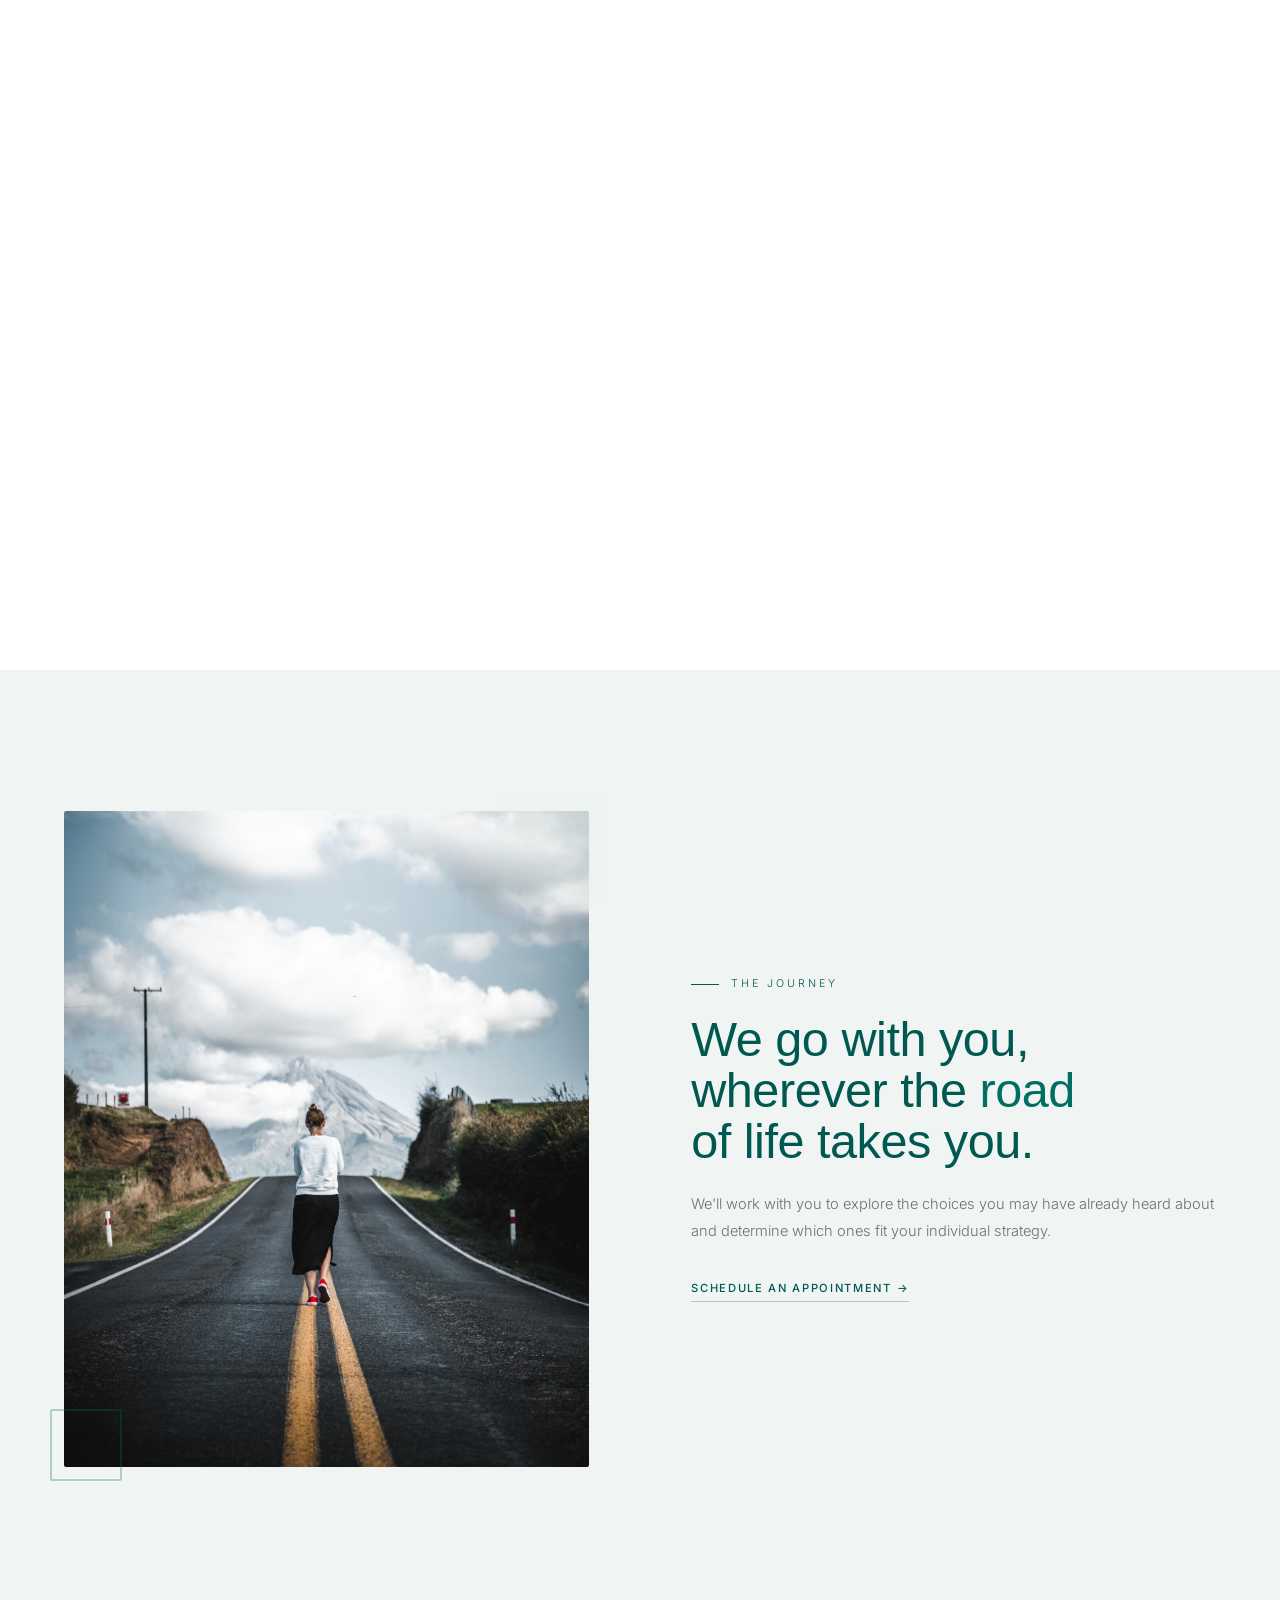
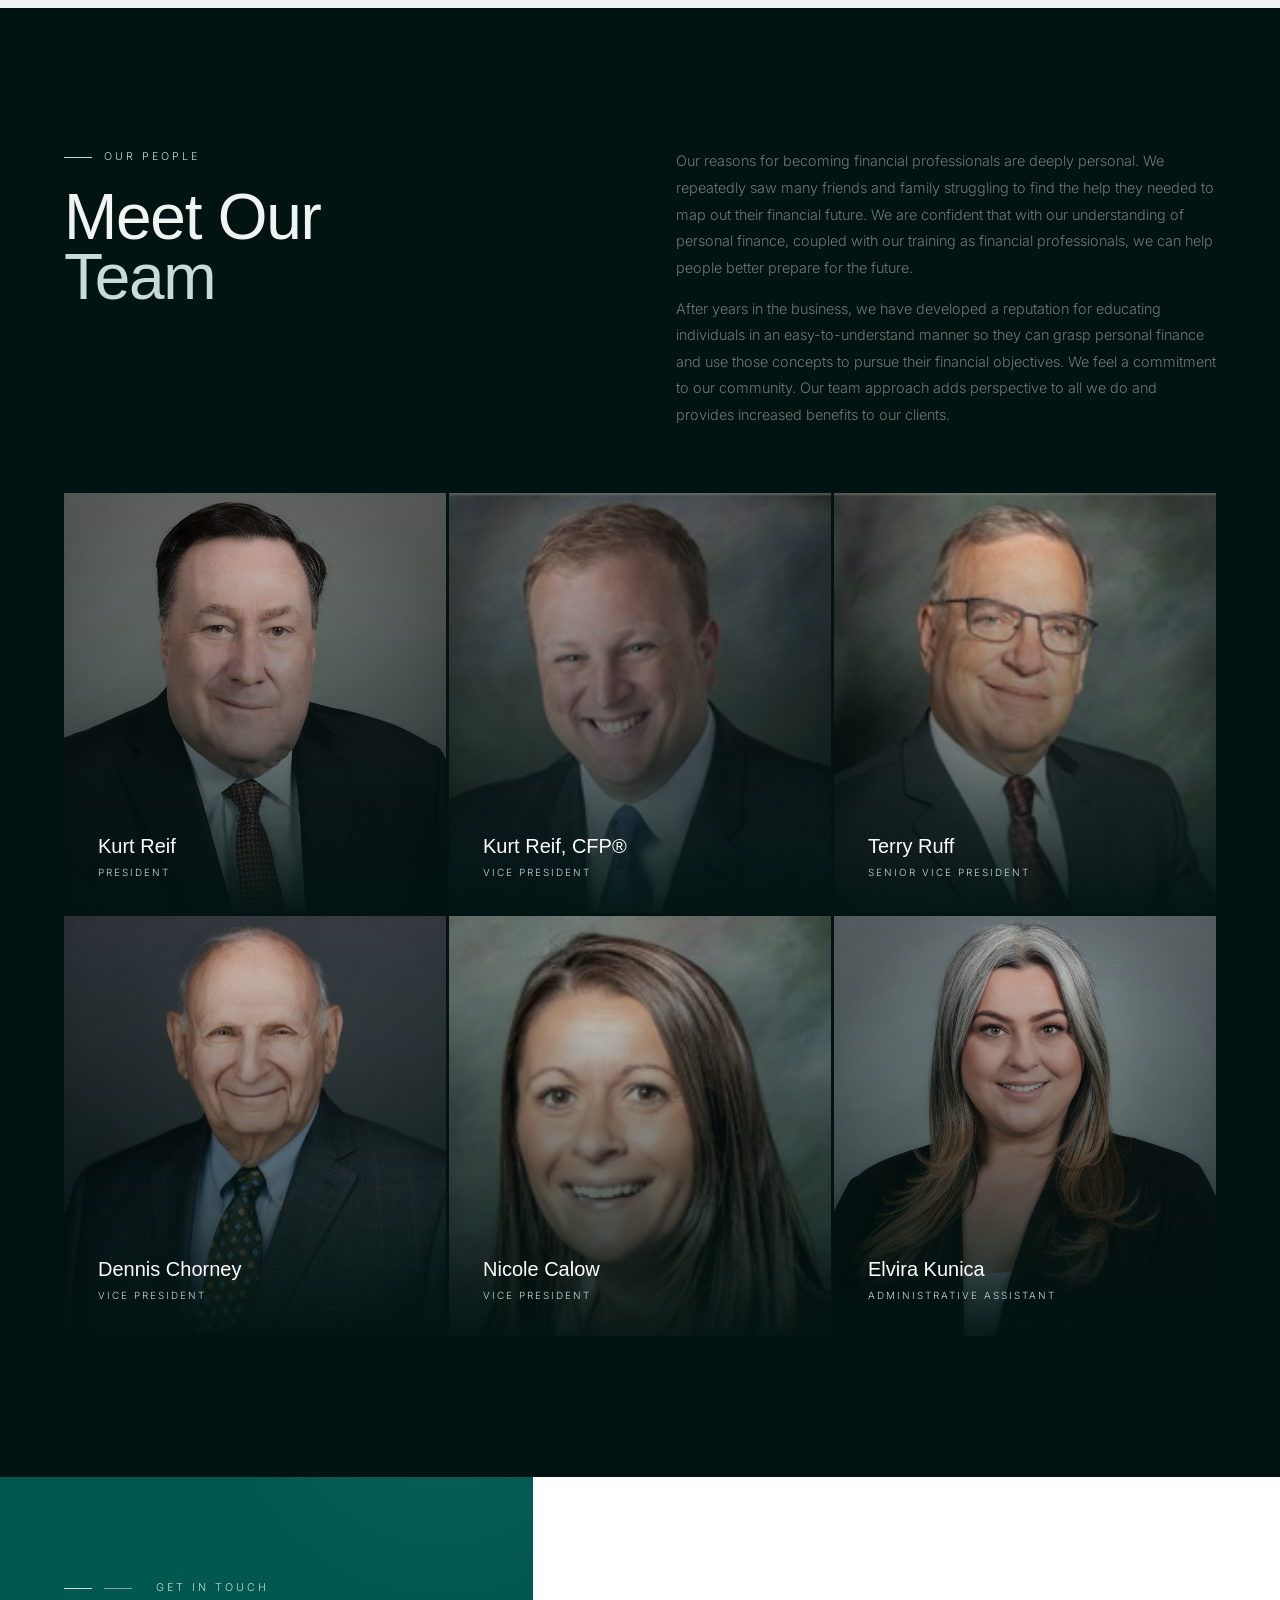
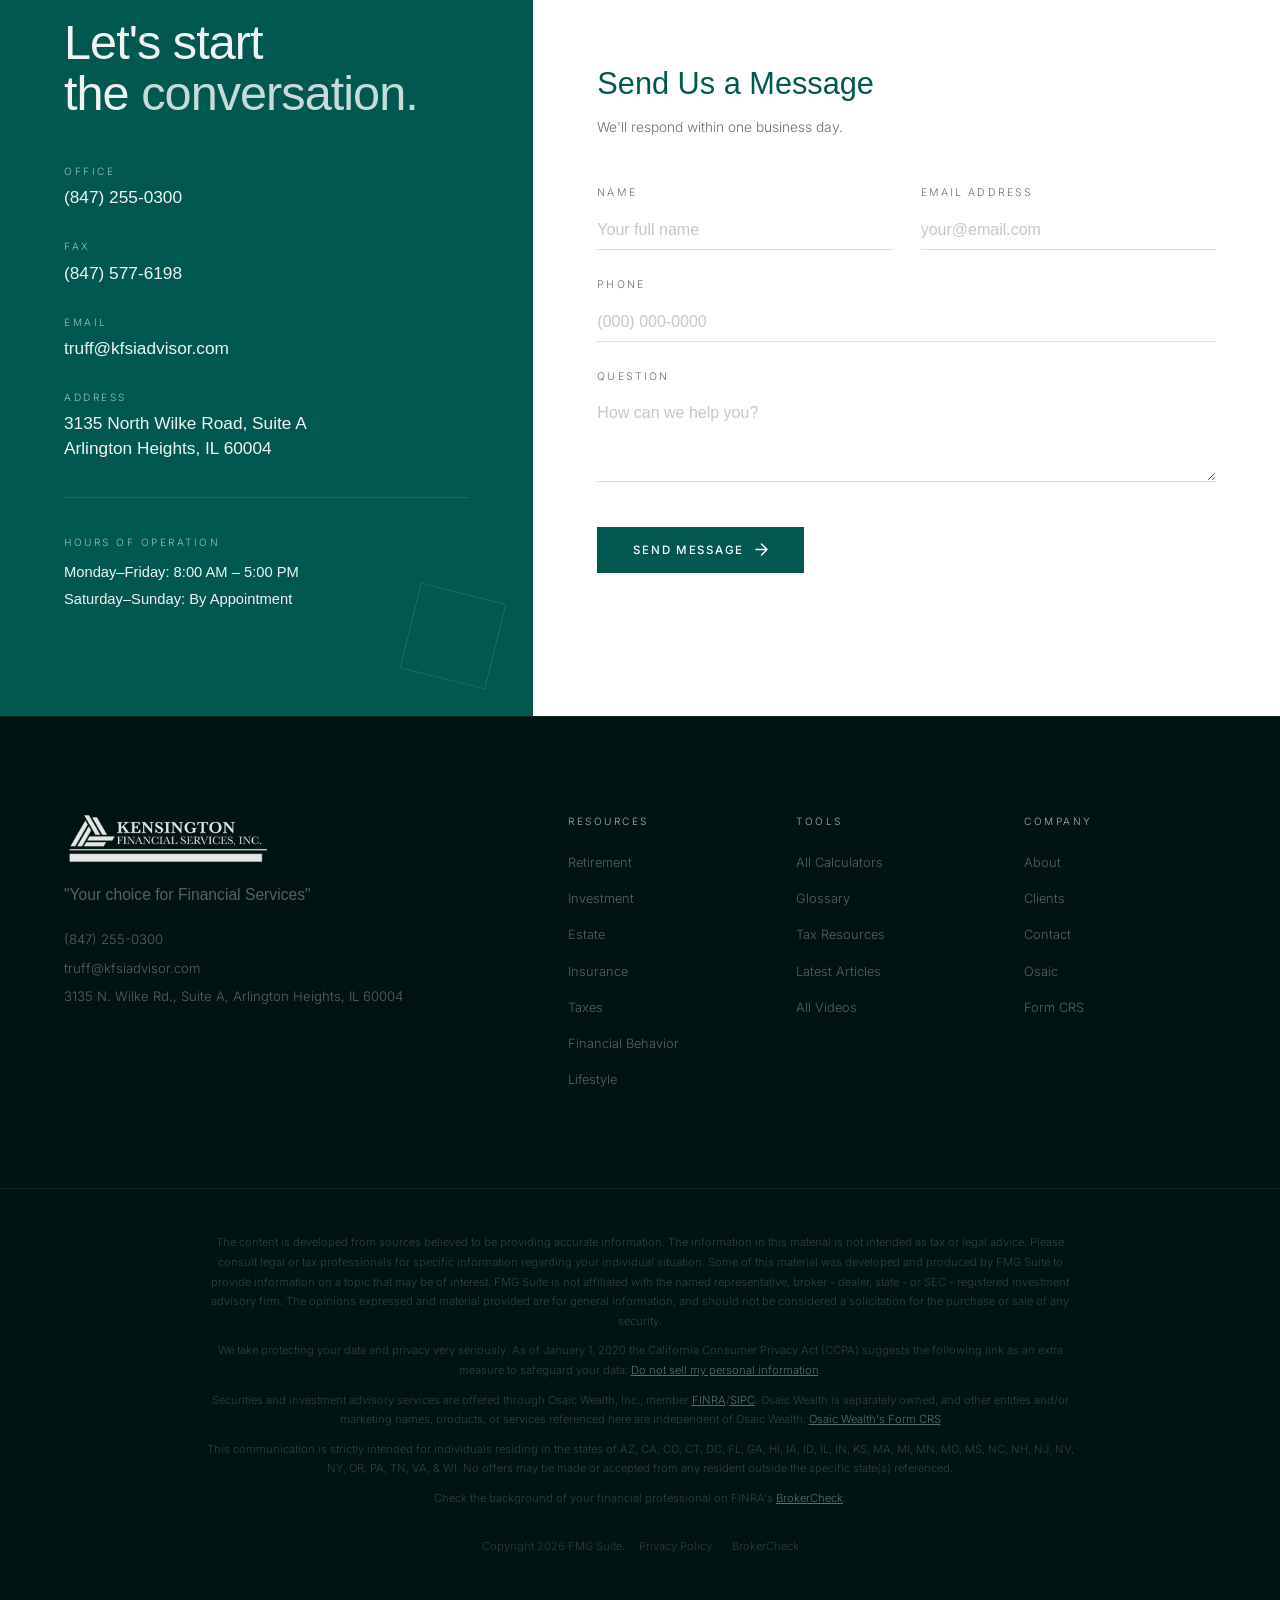
==== commit 07be24b0: "updated index file 2" ====
--- a/index.html
+++ b/index.html
@@ -61,7 +61,6 @@
 <!-- HERO -->
 <section class="hero" id="home">
   <div class="hero-bg"></div>
-  <div class="hero-geo" id="hgeo"><div class="hero-geo-core"></div></div>
   <div class="hero-content">
     <h1 class="hero-h1">Kensington Financial<br><em>Services, Inc.</em></h1>
     <div class="hero-rule"></div>
--- a/styles.css
+++ b/styles.css
@@ -0,0 +1,448 @@
+*,*::before,*::after{box-sizing:border-box;margin:0;padding:0}
+em{font-style:normal}
+:root{
+  --dark:#021412;
+  --cream:#F0F5F4;
+  --gold:#C7DBD8;
+  --gold-light:#D8E9E7;
+  --white:#FFFFFF;
+  --muted:#6B7170;
+  --navy:#015850;
+  --navy-light:#016E63;
+  --serif:'Poppins',sans-serif;
+  --sans:'Inter',system-ui,sans-serif;
+  --max:1380px;
+  --sp:clamp(80px,11vw,150px);
+  --hp:clamp(24px,5vw,80px);
+}
+html{scroll-behavior:smooth}
+body{background:var(--dark);color:var(--cream);font-family:var(--sans);font-weight:300;font-size:1rem;line-height:1.7;overflow-x:hidden}
+body.inner{background:#fff}
+
+/* ── PROGRESS ── */
+#prog{position:fixed;top:0;left:0;height:2px;background:var(--gold);z-index:9999;width:0;transition:width .08s linear}
+
+/* ── NAV ── */
+.nav{position:fixed;top:0;left:0;right:0;z-index:1000;padding:18px var(--hp);display:flex;align-items:center;justify-content:space-between;transition:all .45s cubic-bezier(.25,.46,.45,.94);background:#fff;border-bottom:1px solid rgba(1,88,80,.12);box-shadow:0 1px 20px rgba(1,88,80,.06)}
+.nav.scrolled{background:#fff;border-bottom:1px solid rgba(1,88,80,.15);box-shadow:0 2px 24px rgba(1,88,80,.09);padding:14px var(--hp)}
+.nav-logo{text-decoration:none;display:flex;align-items:center}
+.nav-logo img{height:48px;width:auto;display:block;transition:opacity .3s}
+.nav-logo img:hover{opacity:.85}
+.nav-links{display:flex;align-items:center;gap:34px;list-style:none}
+.nav-links a{font-size:.72rem;font-weight:500;letter-spacing:.13em;text-transform:uppercase;color:rgba(2,20,18,.55);text-decoration:none;transition:color .3s}
+.nav-links a:hover{color:var(--navy)}
+.nav-cta{font-family:var(--sans);font-size:.68rem;font-weight:500;letter-spacing:.15em;text-transform:uppercase;color:var(--white);background:var(--navy);padding:11px 24px;text-decoration:none;transition:all .3s;white-space:nowrap}
+.nav-cta:hover{background:var(--navy-light);transform:translateY(-1px)}
+.hamburger{display:none;flex-direction:column;gap:5px;cursor:pointer;padding:4px;background:none;border:none}
+.hamburger span{display:block;width:24px;height:1px;background:var(--navy);transition:all .3s}
+.hamburger.open span:nth-child(1){transform:translateY(6px) rotate(45deg)}
+.hamburger.open span:nth-child(2){opacity:0}
+.hamburger.open span:nth-child(3){transform:translateY(-6px) rotate(-45deg)}
+.mob-menu{display:none;position:fixed;inset:0;background:var(--dark);z-index:999;flex-direction:column;align-items:center;justify-content:center;gap:28px;opacity:0;pointer-events:none;transition:opacity .4s}
+.mob-menu.open{opacity:1;pointer-events:all}
+.mob-menu a{font-family:var(--serif);font-size:clamp(2rem,6vw,3.2rem);font-weight:300;color:var(--cream);text-decoration:none;transition:color .3s}
+.mob-menu a:hover{color:var(--gold)}
+
+/* ── HERO ── */
+.hero{position:relative;height:100vh;min-height:600px;display:flex;flex-direction:column;justify-content:center;align-items:flex-start;padding-top:clamp(160px,20vw,260px);padding-bottom:clamp(80px,10vw,140px);padding-left:var(--hp);padding-right:var(--hp);overflow:hidden}
+.hero-bg{position:absolute;inset:0;background:url('hero-bg.jpg') center center/cover no-repeat}
+.hero-bg::after{content:'';position:absolute;inset:0;background:linear-gradient(135deg,rgba(2,20,18,.78) 0%,rgba(1,88,80,.55) 60%,rgba(2,20,18,.65) 100%)}
+.hero-geo{position:absolute;right:var(--hp);top:50%;transform:translateY(-50%);width:clamp(260px,36vw,540px);height:clamp(260px,36vw,540px);pointer-events:none}
+.hero-geo::before{content:'';position:absolute;inset:0;border:1px solid rgba(199,219,216,.18);transform:rotate(10deg)}
+.hero-geo::after{content:'';position:absolute;inset:18%;border:1px solid rgba(199,219,216,.10);transform:rotate(-5deg)}
+.hero-geo-core{position:absolute;inset:35%;background:linear-gradient(135deg,rgba(1,88,80,.7),rgba(2,20,18,.5));border:1px solid rgba(199,219,216,.28)}
+.hero-content{position:relative;z-index:1;max-width:860px}
+.hero-eyebrow{font-size:.68rem;font-weight:400;letter-spacing:.3em;text-transform:uppercase;color:var(--gold);margin-bottom:22px;display:flex;align-items:center;gap:14px;opacity:0;animation:fadeUp .8s ease .2s forwards}
+.hero-eyebrow::before{content:'';display:block;width:36px;height:1px;background:var(--gold);opacity:.6}
+.hero-h1{font-family:var(--serif);font-size:clamp(2.4rem,5vw,5.5rem);font-weight:300;line-height:.9;letter-spacing:-.02em;color:var(--cream);margin-bottom:28px;opacity:0;animation:fadeUp 1s ease .4s forwards}
+.hero-h1 em{color:var(--gold);font-weight:600}
+.hero-rule{width:56px;height:1px;background:rgba(199,219,216,.45);margin-bottom:24px;opacity:0;animation:fadeUp .8s ease .6s forwards}
+.hero-sub{font-family:var(--serif);font-size:clamp(1.25rem,2.4vw,1.9rem);font-weight:300;color:rgba(247,243,236,.7);margin-bottom:28px;max-width:520px;opacity:0;animation:fadeUp .8s ease .72s forwards}
+.hero-body{font-size:.9rem;color:rgba(247,243,236,.48);max-width:480px;line-height:1.85;margin-bottom:44px;opacity:0;animation:fadeUp .8s ease .9s forwards}
+.hero-btns{display:flex;align-items:center;gap:28px;flex-wrap:wrap;opacity:0;animation:fadeUp .8s ease 1.1s forwards}
+.btn-gold{display:inline-flex;align-items:center;gap:11px;font-size:.72rem;font-weight:500;letter-spacing:.15em;text-transform:uppercase;color:var(--white);background:var(--navy);padding:15px 34px;text-decoration:none;transition:all .3s}
+.btn-gold:hover{background:var(--navy-light);transform:translateY(-2px)}
+.btn-ghost{font-size:.72rem;letter-spacing:.12em;text-transform:uppercase;color:rgba(247,243,236,.55);text-decoration:none;transition:color .3s}
+.btn-ghost:hover{color:var(--cream)}
+.hero-est{position:absolute;bottom:44px;left:var(--hp);z-index:1;font-family:var(--serif);font-size:.95rem;letter-spacing:.01em;color:rgba(247,243,236,.28);opacity:0;animation:fadeUp .8s ease 1.3s forwards}
+.hero-scroll-indicator{position:absolute;bottom:36px;right:var(--hp);z-index:1;display:flex;flex-direction:column;align-items:center;gap:8px;opacity:0;animation:fadeUp .8s ease 1.4s forwards}
+.hero-scroll-indicator span{font-size:.58rem;letter-spacing:.28em;text-transform:uppercase;color:rgba(247,243,236,.35);writing-mode:vertical-rl}
+.scroll-line{width:1px;height:56px;background:linear-gradient(to bottom,rgba(199,219,216,.55),transparent);animation:scrollPulse 2s ease infinite}
+
+/* ── INTRO STRIP ── */
+.intro{background:var(--cream);padding:var(--sp) var(--hp)}
+.intro-inner{max-width:var(--max);margin:0 auto;display:grid;grid-template-columns:1fr 2fr;gap:clamp(48px,7vw,100px);align-items:end}
+.section-label{font-size:.67rem;letter-spacing:.28em;text-transform:uppercase;color:var(--gold);margin-bottom:20px;display:flex;align-items:center;gap:12px}
+.section-label::before{content:'';display:block;width:28px;height:1px;background:var(--gold)}
+.intro-eyebrow{font-family:var(--serif);font-size:clamp(1.7rem,2.8vw,2.6rem);font-weight:300;color:var(--navy);line-height:1.2}
+.intro-pull{font-family:var(--serif);font-size:clamp(1.5rem,2.7vw,2.9rem);font-weight:300;color:var(--dark);line-height:1.35;letter-spacing:-.01em}
+.intro-pull strong{font-weight:600;color:var(--navy)}
+
+/* ── PILLARS ── */
+/* ── PILLARS / HOW WE WORK ── */
+.pillars{background:var(--dark);padding:var(--sp) var(--hp)}
+.pillars-head{max-width:var(--max);margin:0 auto 56px;display:flex;justify-content:space-between;align-items:flex-end;gap:40px}
+.pillars-title{font-family:var(--serif);font-size:clamp(2.4rem,5vw,5rem);font-weight:300;color:var(--cream);line-height:.95}
+.pillars-title em{color:var(--gold)}
+.pillars-desc{max-width:300px;font-size:.85rem;color:rgba(247,243,236,.45);line-height:1.75;text-align:right}
+
+/* Card grid */
+.pw-grid{max-width:var(--max);margin:0 auto;display:grid;grid-template-columns:1fr 1fr;gap:3px}
+
+/* Base card */
+.pw-card{position:relative;height:480px;overflow:hidden;text-decoration:none;display:flex;flex-direction:column;justify-content:space-between;padding:36px 42px 40px}
+
+/* Real image bg */
+.pw-bg{position:absolute;inset:0;background-size:cover;background-position:center;z-index:0;transition:transform .9s cubic-bezier(.25,.46,.45,.94)}
+.pw-card:hover .pw-bg{transform:scale(1.08)}
+
+/* CSS gradient bgs for non-image cards */
+.pw-grad-b{background:linear-gradient(145deg,#071e2b 0%,#0a3d35 55%,#015850 100%)}
+.pw-grad-c{background:linear-gradient(155deg,#021412 0%,#012d29 45%,#035f54 100%)}
+.pw-grad-d{background:linear-gradient(130deg,#021412 20%,#014038 65%,#016e63 100%)}
+
+/* Geometric decorators for gradient cards */
+.pw-geo{position:absolute;inset:0;z-index:1;pointer-events:none}
+.pw-grad-b .pw-geo::before{content:'';position:absolute;right:-50px;top:-50px;width:300px;height:300px;border:1px solid rgba(199,219,216,.07);border-radius:50%}
+.pw-grad-b .pw-geo::after{content:'';position:absolute;right:-20px;top:-20px;width:190px;height:190px;border:1px solid rgba(199,219,216,.12);border-radius:50%}
+.pw-grad-c .pw-geo::before{content:'';position:absolute;left:50%;top:50%;transform:translate(-50%,-50%) rotate(45deg);width:280px;height:280px;border:1px solid rgba(199,219,216,.07)}
+.pw-grad-c .pw-geo::after{content:'';position:absolute;left:50%;top:50%;transform:translate(-50%,-50%) rotate(45deg);width:180px;height:180px;border:1px solid rgba(199,219,216,.11)}
+.pw-grad-d .pw-geo::before{content:'';position:absolute;bottom:-50px;left:-50px;width:260px;height:260px;border:1px solid rgba(199,219,216,.07);border-radius:50%}
+.pw-grad-d .pw-geo::after{content:'';position:absolute;top:40px;right:40px;width:100px;height:100px;border:1px solid rgba(199,219,216,.1);border-radius:50%}
+
+/* Gradient overlay */
+.pw-overlay{position:absolute;inset:0;background:linear-gradient(to top,rgba(2,20,18,.96) 0%,rgba(2,20,18,.55) 45%,rgba(2,20,18,.08) 100%);z-index:2;transition:opacity .5s}
+.pw-card:hover .pw-overlay{opacity:.92}
+
+/* Number */
+.pw-num{position:relative;z-index:3;font-family:var(--serif);font-size:clamp(3.5rem,6vw,5.5rem);font-weight:300;color:rgba(199,219,216,.15);line-height:1;transition:color .5s,transform .5s}
+.pw-card:hover .pw-num{color:rgba(199,219,216,.08);transform:translateY(-4px)}
+
+/* Bottom content block */
+.pw-bottom{position:relative;z-index:3}
+.pw-title{font-family:var(--serif);font-size:clamp(1.25rem,1.9vw,1.9rem);font-weight:500;color:#fff;line-height:1.2;margin:0;transition:transform .4s}
+.pw-card:hover .pw-title{transform:translateY(-4px)}
+
+/* Body text — hidden, slides up on hover */
+.pw-text{font-size:.84rem;color:rgba(199,219,216,.72);line-height:1.72;margin:0;max-height:0;overflow:hidden;opacity:0;transform:translateY(14px);transition:max-height .5s ease,opacity .45s ease .05s,transform .45s ease .05s}
+.pw-card:hover .pw-text{max-height:80px;opacity:1;transform:translateY(0);margin-top:14px}
+
+/* Link — hidden, slides up after text */
+.pw-link{display:inline-flex;align-items:center;gap:8px;font-size:.68rem;font-weight:500;letter-spacing:.17em;text-transform:uppercase;color:var(--gold);max-height:0;overflow:hidden;opacity:0;transform:translateY(10px);transition:max-height .4s ease .1s,opacity .38s ease .2s,transform .38s ease .15s}
+.pw-card:hover .pw-link{max-height:36px;opacity:1;transform:translateY(0);margin-top:18px}
+.pw-arrow{display:inline-block;transition:transform .35s}
+.pw-card:hover .pw-arrow{transform:translateX(6px)}
+
+/* Gold bottom sweep */
+.pw-card::after{content:'';position:absolute;bottom:0;left:0;right:0;height:2px;background:var(--gold);transform:scaleX(0);transform-origin:left;transition:transform .55s cubic-bezier(.25,.46,.45,.94);z-index:4}
+.pw-card:hover::after{transform:scaleX(1)}
+
+/* ── QUOTE ── */
+.quote{background:var(--navy);padding:clamp(90px,14vw,190px) var(--hp);position:relative;overflow:hidden}
+.quote::before{content:'\201C';position:absolute;top:-80px;left:calc(var(--hp) - 20px);font-family:var(--serif);font-size:clamp(14rem,28vw,38rem);font-weight:700;color:rgba(199,219,216,.055);line-height:1;pointer-events:none;user-select:none}
+.quote-inner{max-width:960px;margin:0 auto;text-align:center;position:relative;z-index:1}
+.quote-rule{width:56px;height:1px;background:rgba(199,219,216,.4);margin:0 auto 44px}
+.quote-text{font-family:var(--serif);font-size:clamp(1.9rem,4.2vw,5.2rem);font-weight:300;color:var(--cream);line-height:1.2;letter-spacing:-.01em;margin-bottom:36px}
+.quote-by{font-size:.72rem;letter-spacing:.22em;text-transform:uppercase;color:var(--gold)}
+
+/* ── ABOUT SPLITS ── */
+.split{padding:var(--sp) var(--hp)}
+.split:nth-of-type(odd){background:var(--cream)}
+.split:nth-of-type(even){background:var(--white)}
+.split-inner{max-width:var(--max);margin:0 auto;display:grid;grid-template-columns:1fr 1fr;gap:clamp(56px,8vw,110px);align-items:center}
+.split-inner.rev{direction:rtl}
+.split-inner.rev>*{direction:ltr}
+.split-visual{position:relative;aspect-ratio:4/5}
+.split-block{position:absolute;inset:0;border-radius:2px}
+.split-photo{position:absolute;inset:0;border-radius:2px;background-size:cover;background-position:center top}
+.split-accent{position:absolute;top:-18px;right:-18px;width:110px;height:110px;border-radius:2px;opacity:.14}
+.split-accent2{position:absolute;bottom:-14px;left:-14px;width:72px;height:72px;border:2px solid var(--gold);opacity:.28;border-radius:2px}
+.split-year{position:absolute;top:50%;left:50%;transform:translate(-50%,-50%);font-family:var(--serif);font-size:clamp(3.5rem,7vw,7.5rem);font-weight:300;text-align:center;opacity:.22;color:var(--gold);line-height:1.1;letter-spacing:-.03em}
+.split-caption{position:absolute;bottom:36px;left:36px;right:36px;font-family:var(--serif);font-size:.95rem;color:rgba(247,243,236,.45);line-height:1.5}
+.split-content .section-label{color:var(--gold)}
+.split-h2{font-family:var(--serif);font-size:clamp(1.9rem,3.8vw,4.2rem);font-weight:300;color:var(--navy);line-height:1.05;letter-spacing:-.01em;margin-bottom:24px}
+.split-h2 em{color:var(--gold)}
+.split-body{font-size:.915rem;color:var(--muted);line-height:1.85;margin-bottom:28px}
+.split-link{display:inline-flex;align-items:center;gap:9px;font-size:.7rem;font-weight:500;letter-spacing:.15em;text-transform:uppercase;color:var(--navy);text-decoration:none;border-bottom:1px solid rgba(1,88,80,.28);padding-bottom:3px;transition:all .3s}
+.split-link:hover{color:var(--gold);border-color:var(--gold);gap:15px}
+
+/* ── TEAM ── */
+/* ── TEAM ── */
+.team{background:var(--dark);padding:var(--sp) var(--hp)}
+.team-intro{max-width:var(--max);margin:0 auto 64px;display:grid;grid-template-columns:1fr 1fr;gap:72px;align-items:start}
+.team-h2{font-family:var(--serif);font-size:clamp(2.4rem,5vw,5.2rem);font-weight:300;color:var(--cream);line-height:.95;letter-spacing:-.02em}
+.team-h2 em{color:var(--gold)}
+.team-intro-body{font-size:.9rem;color:rgba(247,243,236,.45);line-height:1.85}
+
+/* Card grid */
+.tm-grid{max-width:var(--max);margin:0 auto;display:grid;grid-template-columns:repeat(3,1fr);gap:3px}
+
+/* Card base */
+.tm-card{position:relative;height:420px;overflow:hidden;cursor:default}
+
+/* Photo layer */
+.tm-photo{position:absolute;inset:0;background-size:cover;background-position:center top;transition:transform .85s cubic-bezier(.25,.46,.45,.94)}
+.tm-card:hover .tm-photo{transform:scale(1.07)}
+
+/* Gradient fallback backgrounds */
+.tm-grad{background:linear-gradient(160deg,#071e2b 0%,#015850 100%);display:flex;align-items:center;justify-content:center}
+.tm-grad-b{background:linear-gradient(160deg,#021412 0%,#036b60 100%)}
+.tm-grad-c{background:linear-gradient(160deg,#0a1a2e 0%,#014038 100%)}
+.tm-ini{font-family:var(--serif);font-size:5rem;font-weight:300;color:rgba(199,219,216,.18);letter-spacing:-.04em;line-height:1;transition:opacity .4s}
+.tm-card:hover .tm-ini{opacity:.1}
+
+/* Gradient overlay */
+.tm-overlay{position:absolute;inset:0;background:linear-gradient(to top,rgba(2,20,18,.97) 0%,rgba(2,20,18,.5) 45%,rgba(2,20,18,.05) 100%);z-index:2;transition:opacity .4s}
+.tm-card:hover .tm-overlay{opacity:.98}
+
+/* Content at bottom */
+.tm-body{position:absolute;bottom:0;left:0;right:0;padding:28px 34px 32px;z-index:3}
+.tm-name{font-family:var(--serif);font-size:1.25rem;font-weight:500;color:#fff;line-height:1.2;transition:transform .4s}
+.tm-card:hover .tm-name{transform:translateY(-4px)}
+.tm-role{font-size:.62rem;letter-spacing:.2em;text-transform:uppercase;color:var(--gold);margin-top:6px;transition:transform .4s}
+.tm-card:hover .tm-role{transform:translateY(-4px)}
+
+/* Contact info — slides up on hover */
+.tm-contacts{display:flex;flex-direction:column;gap:8px;max-height:0;overflow:hidden;opacity:0;transform:translateY(14px);transition:max-height .5s ease,opacity .4s ease .08s,transform .4s ease .05s}
+.tm-card:hover .tm-contacts{max-height:80px;opacity:1;transform:translateY(0);margin-top:18px}
+.tm-contacts a{font-size:.76rem;color:rgba(199,219,216,.7);text-decoration:none;transition:color .3s;display:block;white-space:nowrap;overflow:hidden;text-overflow:ellipsis}
+.tm-contacts a:hover{color:var(--gold)}
+
+/* Gold sweep */
+.tm-card::after{content:'';position:absolute;bottom:0;left:0;right:0;height:2px;background:var(--gold);transform:scaleX(0);transform-origin:left;transition:transform .55s cubic-bezier(.25,.46,.45,.94);z-index:4}
+.tm-card:hover::after{transform:scaleX(1)}
+
+/* ── RESOURCES ── */
+.resources{background:var(--cream);padding:var(--sp) var(--hp)}
+.res-head{max-width:var(--max);margin:0 auto 56px;display:flex;justify-content:space-between;align-items:flex-end;gap:32px;flex-wrap:wrap}
+.res-h2{font-family:var(--serif);font-size:clamp(2.4rem,5vw,5rem);font-weight:300;color:var(--navy);line-height:.95}
+.res-h2 em{color:var(--gold)}
+.res-cats{display:flex;flex-wrap:wrap}
+.cat{font-size:.66rem;letter-spacing:.15em;text-transform:uppercase;color:var(--muted);background:transparent;border:1px solid rgba(107,107,107,.2);padding:9px 18px;cursor:pointer;transition:all .3s;font-family:var(--sans);margin-right:-1px;margin-bottom:-1px}
+.cat:hover,.cat.on{background:var(--navy);color:var(--cream);border-color:var(--navy);position:relative;z-index:1}
+.res-grid{max-width:var(--max);margin:0 auto;display:grid;grid-template-columns:7fr 5fr;gap:2px}
+.res-feat{grid-row:1/3;min-height:460px;background:var(--navy);padding:56px 48px;display:flex;flex-direction:column;justify-content:flex-end;position:relative;overflow:hidden}
+.res-feat-bg{position:absolute;inset:0;background:linear-gradient(135deg,var(--navy) 0%,#012c24 60%,#011c17 100%)}
+.res-feat-orb{position:absolute;top:40px;right:40px;width:140px;height:140px;border:1px solid rgba(199,219,216,.13);border-radius:50%}
+.res-feat-orb::after{content:'';position:absolute;inset:20px;border:1px solid rgba(199,219,216,.08);border-radius:50%}
+.res-feat-content{position:relative;z-index:1}
+.res-tag{font-size:.63rem;letter-spacing:.25em;text-transform:uppercase;color:var(--gold);margin-bottom:14px}
+.res-feat-title{font-family:var(--serif);font-size:clamp(1.4rem,2.4vw,2.4rem);font-weight:300;color:var(--cream);line-height:1.2;margin-bottom:14px}
+.res-feat-desc{font-size:.85rem;color:rgba(247,243,236,.45);margin-bottom:26px}
+.res-link{display:inline-flex;align-items:center;gap:8px;font-size:.68rem;font-weight:500;letter-spacing:.15em;text-transform:uppercase;color:var(--gold);text-decoration:none;transition:gap .3s}
+.res-link:hover{gap:14px}
+.res-card{background:var(--white);padding:38px;display:flex;flex-direction:column;justify-content:space-between;border:1px solid rgba(1,88,80,.05);transition:all .3s;cursor:pointer}
+.res-card:hover{background:var(--navy)}
+.res-card:hover .res-card-title,.res-card:hover .res-link{color:var(--cream)}
+.res-card:hover .res-card-body{color:rgba(247,243,236,.45)}
+.res-card-title{font-family:var(--serif);font-size:1.3rem;font-weight:400;color:var(--navy);line-height:1.2;margin-bottom:10px;transition:color .3s}
+.res-card-body{font-size:.82rem;color:var(--muted);line-height:1.65;margin-bottom:18px;transition:color .3s}
+.res-cats-mini{max-width:var(--max);margin:2px auto 0;display:grid;grid-template-columns:repeat(4,1fr);gap:2px}
+.res-mini{background:var(--cream);border:1px solid rgba(1,88,80,.08);padding:32px 32px 28px;display:flex;flex-direction:column;justify-content:space-between;gap:20px;cursor:pointer;transition:all .3s}
+.res-mini:hover{background:var(--navy)}
+.res-mini:hover .res-mini-title{color:var(--cream)}
+.res-mini:hover .res-link{color:var(--gold)}
+.res-mini-title{font-family:var(--serif);font-size:1.1rem;font-weight:400;color:var(--navy);transition:color .3s}
+
+/* ── CONTACT ── */
+.contact{display:grid;grid-template-columns:5fr 7fr;min-height:80vh}
+.contact-l{background:var(--navy);padding:clamp(56px,8vw,110px) clamp(36px,5vw,72px);display:flex;flex-direction:column;justify-content:space-between;position:relative;overflow:hidden}
+.contact-l::before{content:'';position:absolute;top:-40%;right:-28%;width:480px;height:480px;background:radial-gradient(circle,rgba(199,219,216,.05) 0%,transparent 70%);border-radius:50%}
+.contact-l-content{position:relative;z-index:1}
+.contact-h2{font-family:var(--serif);font-size:clamp(2.3rem,3.8vw,4.2rem);font-weight:300;color:var(--cream);line-height:1.05;letter-spacing:-.02em;margin-bottom:44px}
+.contact-h2 em{color:var(--gold)}
+.contact-details{display:flex;flex-direction:column;gap:28px}
+.cd-label{font-size:.63rem;letter-spacing:.25em;text-transform:uppercase;color:var(--gold);opacity:.8;margin-bottom:5px}
+.cd-val{font-family:var(--serif);font-size:1.08rem;color:var(--cream);line-height:1.45}
+.cd-val a{color:inherit;text-decoration:none;transition:color .3s}
+.cd-val a:hover{color:var(--gold)}
+.contact-hours{margin-top:36px;padding-top:36px;border-top:1px solid rgba(247,243,236,.1)}
+.contact-geo{position:absolute;bottom:36px;right:36px;width:88px;height:88px;border:1px solid rgba(199,219,216,.14);transform:rotate(14deg)}
+.contact-r{background:var(--white);padding:clamp(56px,8vw,110px) clamp(36px,5vw,72px);display:flex;flex-direction:column;justify-content:center}
+.contact-r-h3{font-family:var(--serif);font-size:clamp(1.45rem,2.4vw,2.4rem);font-weight:300;color:var(--navy);margin-bottom:6px}
+.contact-r-sub{font-size:.86rem;color:var(--muted);margin-bottom:44px}
+.fg{margin-bottom:26px;position:relative}
+.fg label{display:block;font-size:.66rem;letter-spacing:.2em;text-transform:uppercase;color:var(--muted);margin-bottom:9px;transition:color .3s}
+.fg:focus-within label{color:var(--navy)}
+.fi{width:100%;background:transparent;border:none;border-bottom:1px solid rgba(107,107,107,.22);padding:10px 0;font-family:var(--serif);font-size:1rem;color:var(--dark);outline:none;transition:border-color .3s}
+.fi:focus{border-color:var(--navy)}
+.fi::placeholder{color:rgba(107,107,107,.38)}
+.fi.ta{resize:vertical;min-height:88px}
+.frow{display:grid;grid-template-columns:1fr 1fr;gap:28px}
+.fsub{display:inline-flex;align-items:center;gap:11px;font-size:.72rem;font-weight:500;letter-spacing:.15em;text-transform:uppercase;color:var(--white);background:var(--navy);border:none;padding:16px 36px;cursor:pointer;transition:all .3s;margin-top:10px;font-family:var(--sans)}
+.fsub:hover{background:var(--dark);transform:translateY(-2px)}
+
+/* ── FOOTER ── */
+.footer{background:var(--dark);border-top:1px solid rgba(247,243,236,.055)}
+.footer-main{padding:clamp(56px,8vw,96px) var(--hp);display:grid;grid-template-columns:2fr 3fr;gap:72px}
+.footer-logo{margin-bottom:18px}
+.footer-logo-img{height:52px;width:auto;display:block;filter:brightness(0) invert(1);opacity:.9}
+.footer-tag{font-family:var(--serif);font-size:.98rem;color:rgba(247,243,236,.35);line-height:1.5;margin-bottom:22px}
+.footer-mini a{display:block;font-size:.82rem;color:rgba(247,243,236,.35);text-decoration:none;margin-bottom:6px;transition:color .3s}
+.footer-mini a:hover{color:var(--gold)}
+.footer-cols{display:grid;grid-template-columns:repeat(3,1fr);gap:36px}
+.fc-title{font-size:.63rem;letter-spacing:.25em;text-transform:uppercase;color:var(--gold);margin-bottom:18px;opacity:.8}
+.fc-links{list-style:none;display:flex;flex-direction:column;gap:9px}
+.fc-links a{font-size:.8rem;color:rgba(247,243,236,.35);text-decoration:none;transition:color .3s}
+.fc-links a:hover{color:var(--cream)}
+.footer-hr{border:none;border-top:1px solid rgba(247,243,236,.055);margin:0}
+.footer-bottom{padding:44px var(--hp);text-align:center}
+.footer-disc{font-size:.7rem;color:rgba(247,243,236,.2);line-height:1.75;max-width:880px;margin:0 auto}
+.footer-disc p{margin-bottom:10px}
+.footer-disc a{color:rgba(199,219,216,.45);text-decoration:underline;transition:color .3s}
+.footer-disc a:hover{color:var(--gold)}
+.footer-legal{display:flex;justify-content:center;align-items:center;margin-top:28px;flex-wrap:wrap;gap:14px}
+.footer-cr{font-size:.7rem;color:rgba(247,243,236,.18)}
+.footer-legal-links{display:flex;gap:20px}
+.footer-legal-links a{font-size:.7rem;color:rgba(247,243,236,.18);text-decoration:none;transition:color .3s}
+.footer-legal-links a:hover{color:rgba(247,243,236,.45)}
+
+/* ── LIGHT SECTION OVERRIDES (secondary #C7DBD8 is invisible on light bg) ── */
+.intro .section-label,.split .section-label,.resources .section-label,.contact-r .section-label{color:var(--navy)}
+.intro .section-label::before,.split .section-label::before,.resources .section-label::before,.contact-r .section-label::before{background:var(--navy)}
+.split-h2 em{color:var(--navy-light)}
+.res-h2 em{color:var(--navy-light)}
+.res-tag{color:var(--navy)}
+.res-card:hover .res-tag,.res-mini:hover .res-tag,.res-feat .res-tag{color:var(--gold)}
+.res-card:hover .res-link{color:var(--gold)}
+.res-mini:hover .res-link{color:var(--gold)}
+.split-link:hover{color:var(--navy-light);border-color:var(--navy-light)}
+.split-accent2{border-color:var(--navy-light)}
+.split-year{color:var(--gold)}
+
+/* ── ANIMATE ── */
+@keyframes fadeUp{from{opacity:0;transform:translateY(28px)}to{opacity:1;transform:translateY(0)}}
+@keyframes scrollPulse{0%{opacity:1;transform:scaleY(1) translateY(0)}100%{opacity:0;transform:scaleY(.6) translateY(24px)}}
+.a{opacity:0;transform:translateY(36px);transition:opacity .85s cubic-bezier(.25,.46,.45,.94),transform .85s cubic-bezier(.25,.46,.45,.94)}
+.a.v{opacity:1;transform:translateY(0)}
+.d1{transition-delay:.1s}.d2{transition-delay:.2s}.d3{transition-delay:.3s}.d4{transition-delay:.4s}.d5{transition-delay:.5s}.d6{transition-delay:.6s}
+
+/* ── RESPONSIVE ── */
+@media(max-width:1100px){
+  .pw-grid{grid-template-columns:1fr}
+  .pw-card{height:380px}
+  .split-inner,.split-inner.rev{grid-template-columns:1fr;direction:ltr}
+  .split-visual{aspect-ratio:16/9;max-height:320px}
+  .team-intro{grid-template-columns:1fr;gap:36px}
+  .tm-grid{grid-template-columns:1fr 1fr}
+  .tm-card{height:360px}
+  .res-grid{grid-template-columns:1fr}
+  .res-feat{grid-row:auto}
+  .res-cats-mini{grid-template-columns:1fr 1fr}
+  .contact{grid-template-columns:1fr}
+  .footer-main{grid-template-columns:1fr;gap:44px}
+  .footer-cols{grid-template-columns:1fr 1fr}
+  .intro-inner{grid-template-columns:1fr;gap:36px}
+  .pillars-head{flex-direction:column;align-items:flex-start;margin-bottom:40px}
+  .pillars-desc{text-align:left;max-width:100%}
+}
+@media(max-width:768px){
+  .nav-links,.nav-cta{display:none}
+  .hamburger{display:flex}
+  .mob-menu{display:flex}
+  .tm-grid{grid-template-columns:1fr}
+  .res-head{flex-direction:column;align-items:flex-start}
+  .res-cats-mini{grid-template-columns:1fr 1fr}
+  .frow{grid-template-columns:1fr}
+  .footer-cols{grid-template-columns:1fr}
+  .footer-legal{flex-direction:column;align-items:center}
+  .hero-geo{display:none}
+}
+
+/* ── DROPDOWN NAV ── */
+.has-drop{position:relative}
+.drop{opacity:0;visibility:hidden;pointer-events:none;position:absolute;top:calc(100% + 16px);left:50%;transform:translateX(-50%) translateY(-6px);background:#fff;border-radius:6px;box-shadow:0 8px 32px rgba(1,88,80,.14),0 2px 8px rgba(1,88,80,.08);min-width:220px;z-index:200;padding:10px 0;border-top:3px solid var(--navy);transition:opacity .22s ease,transform .22s ease,visibility .22s}
+.has-drop:hover .drop{opacity:1;visibility:visible;pointer-events:auto;transform:translateX(-50%) translateY(0)}
+.drop li{list-style:none}
+.drop a{display:flex;align-items:center;gap:10px;padding:10px 20px;font-size:.68rem;color:rgba(2,20,18,.6);letter-spacing:.1em;text-transform:uppercase;font-family:var(--sans);font-weight:500;transition:all .2s;white-space:nowrap;text-decoration:none}
+.drop a::before{content:'';width:4px;height:4px;border-radius:50%;background:var(--navy);opacity:0;transition:opacity .2s;flex-shrink:0}
+.drop a::after{display:none}
+.drop a:hover{background:rgba(1,88,80,.05);color:var(--navy);padding-left:16px}
+.drop a:hover::before{opacity:1}
+.drop li:not(:last-child) a{border-bottom:1px solid rgba(1,88,80,.06)}
+
+/* ── INNER PAGE BANNER ── */
+.page-banner{background:var(--navy);padding:clamp(120px,14vw,180px) var(--hp) clamp(60px,8vw,90px);position:relative;overflow:hidden}
+.page-banner::before{content:'';position:absolute;inset:0;background:linear-gradient(135deg,rgba(2,20,18,.4) 0%,transparent 60%)}
+.page-banner-inner{max-width:var(--max);margin:0 auto;position:relative;z-index:1}
+.page-banner-eye{font-size:.65rem;letter-spacing:.28em;text-transform:uppercase;color:var(--gold);margin-bottom:16px;display:flex;align-items:center;gap:12px;font-family:var(--sans)}
+.page-banner-eye::before{content:'';display:block;width:28px;height:1px;background:var(--gold)}
+.page-banner-h1{font-family:var(--serif);font-size:clamp(2rem,4.5vw,4rem);font-weight:600;color:#fff;line-height:1.1}
+.page-banner-sub{font-size:.95rem;color:rgba(240,245,244,.6);margin-top:16px;max-width:540px;font-family:var(--sans);font-weight:300}
+
+/* ── INNER PAGE CONTENT ── */
+.page-section{padding:var(--sp) var(--hp)}
+.page-section.light{background:var(--cream)}
+.page-section.white{background:#fff}
+.page-section.dark{background:var(--dark)}
+.page-section.primary{background:var(--navy)}
+.content-wrap{max-width:var(--max);margin:0 auto}
+.content-wrap.narrow{max-width:820px}
+.prose h2{font-family:var(--serif);font-size:clamp(1.6rem,3vw,2.6rem);font-weight:600;color:var(--navy);margin-bottom:20px;line-height:1.15}
+.prose h3{font-family:var(--serif);font-size:1.3rem;font-weight:600;color:var(--navy);margin-bottom:12px;margin-top:32px}
+.prose p{font-size:.95rem;color:var(--muted);line-height:1.85;margin-bottom:18px;font-family:var(--sans)}
+.prose ul{margin:0 0 18px 20px}
+.prose ul li{font-size:.95rem;color:var(--muted);line-height:1.85;margin-bottom:6px}
+.two-col{display:grid;grid-template-columns:1fr 1fr;gap:clamp(48px,7vw,100px);align-items:start}
+.three-col{display:grid;grid-template-columns:repeat(3,1fr);gap:32px}
+.service-card{background:#fff;border:1px solid rgba(1,88,80,.08);padding:40px 36px;transition:all .35s;cursor:default}
+.service-card:hover{border-color:var(--navy);box-shadow:0 8px 32px rgba(1,88,80,.1);transform:translateY(-4px)}
+.service-card-num{font-family:var(--serif);font-size:2.5rem;font-weight:300;color:rgba(1,88,80,.15);margin-bottom:16px}
+.service-card-title{font-family:var(--serif);font-size:1.2rem;font-weight:600;color:var(--navy);margin-bottom:10px}
+.service-card-body{font-size:.85rem;color:var(--muted);line-height:1.75}
+.process-step{display:grid;grid-template-columns:80px 1fr;gap:28px;align-items:start;padding:40px 0;border-bottom:1px solid rgba(1,88,80,.08)}
+.process-step:last-child{border:none}
+.step-num{font-family:var(--serif);font-size:3rem;font-weight:300;color:var(--navy);opacity:.25;line-height:1}
+.step-content h3{font-family:var(--serif);font-size:1.3rem;font-weight:600;color:var(--navy);margin-bottom:8px}
+.step-content p{font-size:.9rem;color:var(--muted);line-height:1.8}
+.value-card{padding:36px;border-left:3px solid var(--navy);background:#fff;margin-bottom:2px;transition:background .3s}
+.value-card:hover{background:var(--cream)}
+.value-card h3{font-family:var(--serif);font-size:1.1rem;font-weight:600;color:var(--navy);margin-bottom:8px}
+.value-card p{font-size:.88rem;color:var(--muted);line-height:1.75}
+@media(max-width:768px){.two-col,.three-col{grid-template-columns:1fr}}
+/* ── ABOUT SPLIT SECTION ── */
+.about-split{display:grid;grid-template-columns:1fr 1fr;min-height:640px}
+.about-split-left{background:#fff;padding:clamp(56px,7vw,100px) clamp(40px,5vw,76px);display:flex;flex-direction:column;justify-content:center}
+.about-split-h2{font-family:var(--serif);font-size:clamp(1.5rem,2.6vw,2.4rem);font-weight:600;color:var(--navy);line-height:1.25;margin-bottom:26px}
+.about-split-body{font-family:var(--sans);font-size:.93rem;color:var(--muted);line-height:1.85;margin-bottom:16px;font-weight:300}
+.about-split-disclaimer{font-family:var(--sans);font-size:.76rem;color:rgba(107,113,112,.6);line-height:1.7;margin-bottom:34px;margin-top:6px}
+.about-split-btn{display:inline-flex;align-items:center;gap:10px;font-family:var(--sans);font-size:.7rem;font-weight:500;letter-spacing:.18em;text-transform:uppercase;color:#fff;background:var(--navy);padding:15px 34px;text-decoration:none;transition:all .3s;align-self:flex-start}
+.about-split-btn:hover{background:var(--navy-light);transform:translateY(-2px)}
+
+/* ── TIMELINE GRAPHIC ── */
+.about-split-right{background:var(--navy);display:flex;align-items:center;justify-content:center;position:relative;overflow:hidden;min-height:600px}
+.tl-wrap{position:relative;width:520px;height:500px;display:flex;align-items:center;justify-content:center;flex-shrink:0}
+.tl-glow{position:absolute;top:50%;left:50%;transform:translate(-50%,-50%);width:300px;height:300px;background:radial-gradient(circle,rgba(1,110,99,.35) 0%,transparent 70%);border-radius:50%;pointer-events:none}
+.tl-svg{position:absolute;inset:0;width:100%;height:100%}
+
+/* Arc path animation */
+.tl-arc-path{animation:drawPath 2s cubic-bezier(.4,0,.2,1) .2s forwards}
+.tl-growth-path{animation:drawPath 2.2s cubic-bezier(.4,0,.2,1) .6s forwards}
+.tl-fill{opacity:0;animation:fadeIn .8s ease 2s forwards}
+.tl-dot{opacity:0;animation:popIn .4s cubic-bezier(.34,1.56,.64,1) var(--dd) forwards}
+.tl-label{opacity:0;animation:fadeIn .5s ease var(--dd) forwards}
+.tl-arrow{opacity:0;animation:fadeIn .4s ease 2.6s forwards}
+
+/* Center card */
+.tl-center{position:absolute;top:50%;left:50%;transform:translate(-50%,-52%);text-align:center;pointer-events:none}
+.tl-years-num{font-family:var(--serif);font-size:clamp(3.5rem,8vw,5.5rem);font-weight:700;color:#fff;line-height:1;opacity:0;animation:countUp .8s ease 1s forwards}
+.tl-years-label{font-family:var(--sans);font-size:.68rem;font-weight:400;letter-spacing:.18em;text-transform:uppercase;color:rgba(199,219,216,.65);line-height:1.5;margin-top:6px;opacity:0;animation:fadeIn .6s ease 1.4s forwards}
+
+/* Tagline */
+.tl-tagline{position:absolute;bottom:28px;left:50%;transform:translateX(-50%);font-family:var(--sans);font-size:.62rem;font-weight:400;letter-spacing:.2em;text-transform:uppercase;color:rgba(199,219,216,.45);white-space:nowrap;opacity:0;animation:fadeIn .8s ease 2.8s forwards}
+
+/* Chips */
+.tl-chip{position:absolute;font-family:var(--sans);font-size:.65rem;font-weight:500;letter-spacing:.12em;text-transform:uppercase;color:#fff;background:rgba(1,88,80,.7);border:1px solid rgba(199,219,216,.25);padding:8px 16px;border-radius:2px;backdrop-filter:blur(6px);opacity:0;animation:fadeIn .6s ease 3s forwards}
+.tl-chip-a{top:32px;left:32px;animation-delay:3s!important}
+.tl-chip-b{top:32px;right:32px;animation-delay:3.2s!important}
+
+@keyframes drawPath{from{stroke-dashoffset:550}to{stroke-dashoffset:0}}
+@keyframes popIn{from{opacity:0;transform:scale(0)}to{opacity:1;transform:scale(1)}}
+@keyframes fadeIn{from{opacity:0}to{opacity:1}}
+@keyframes countUp{from{opacity:0;transform:translateY(12px)}to{opacity:1;transform:translateY(0)}}
+
+@media(max-width:900px){
+  .about-split{grid-template-columns:1fr}
+  .about-split-right{min-height:440px}
+  .tl-wrap{width:380px;height:360px}
+}
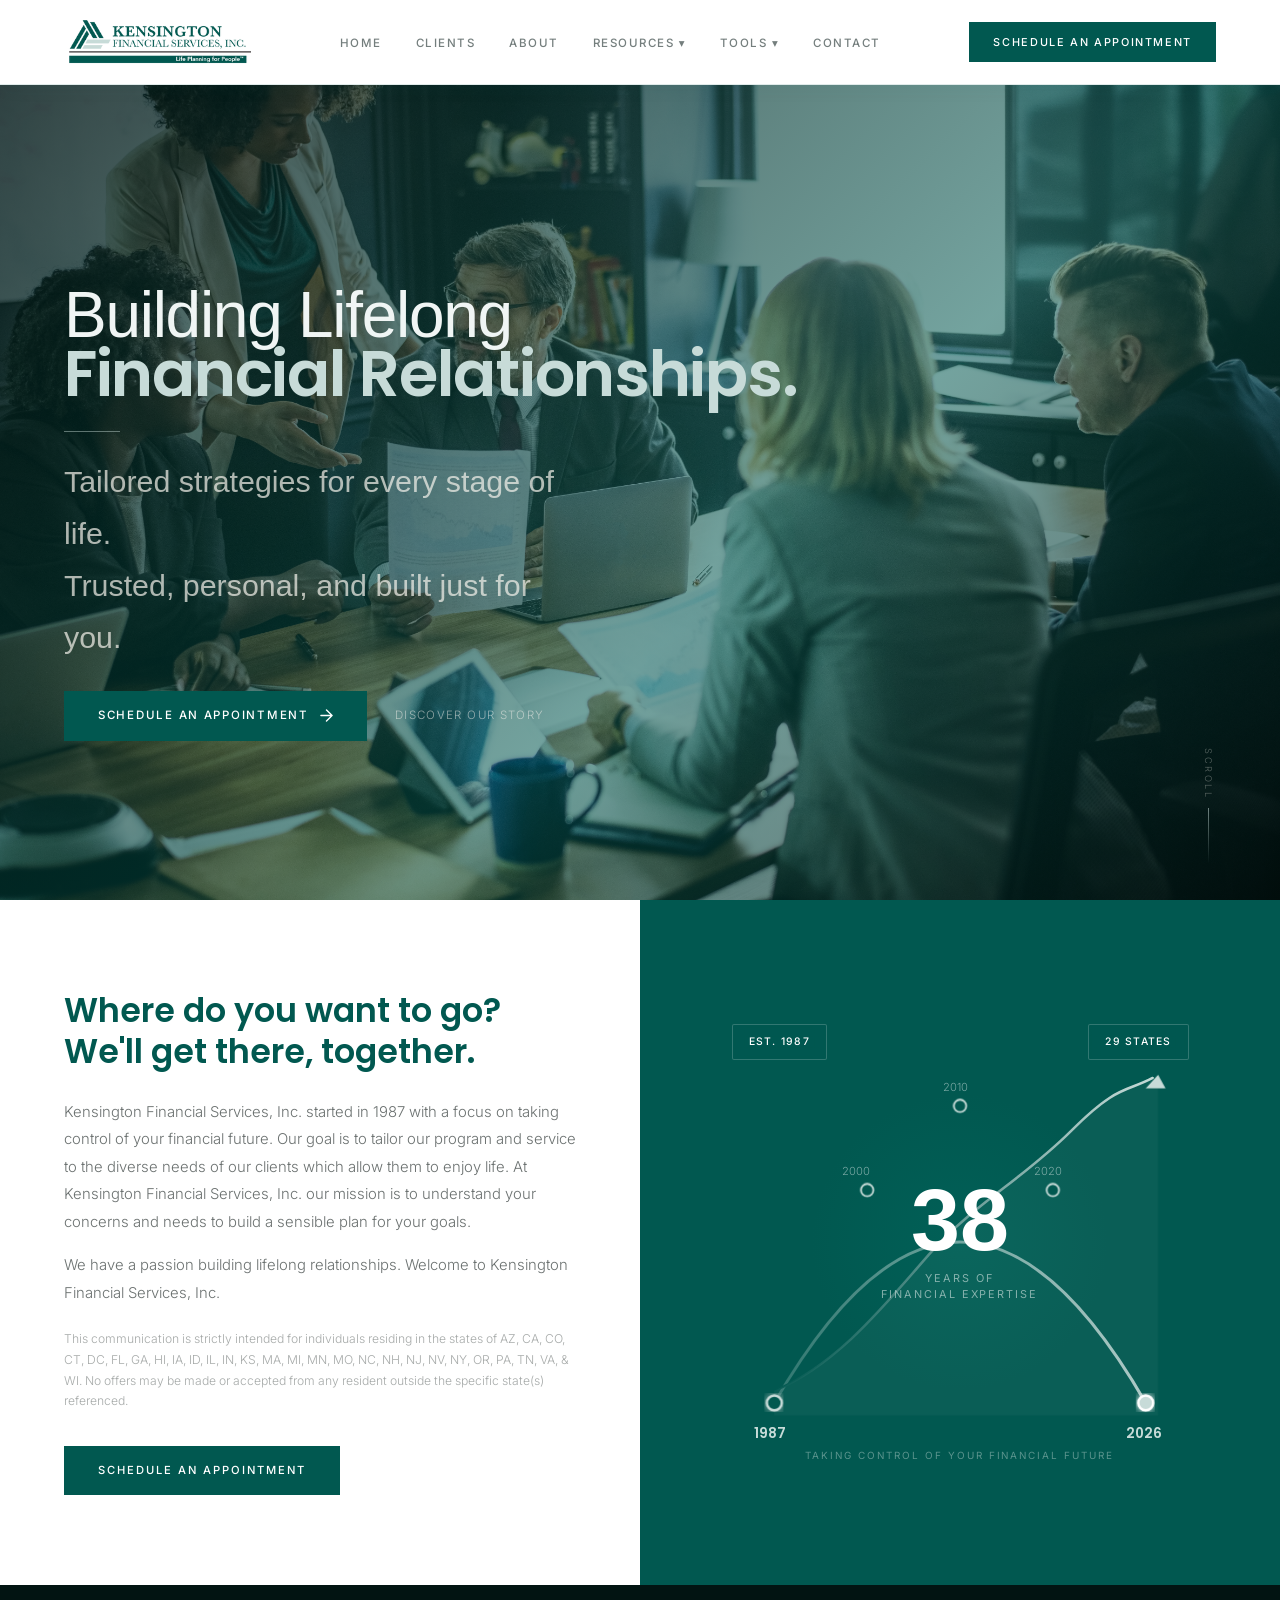
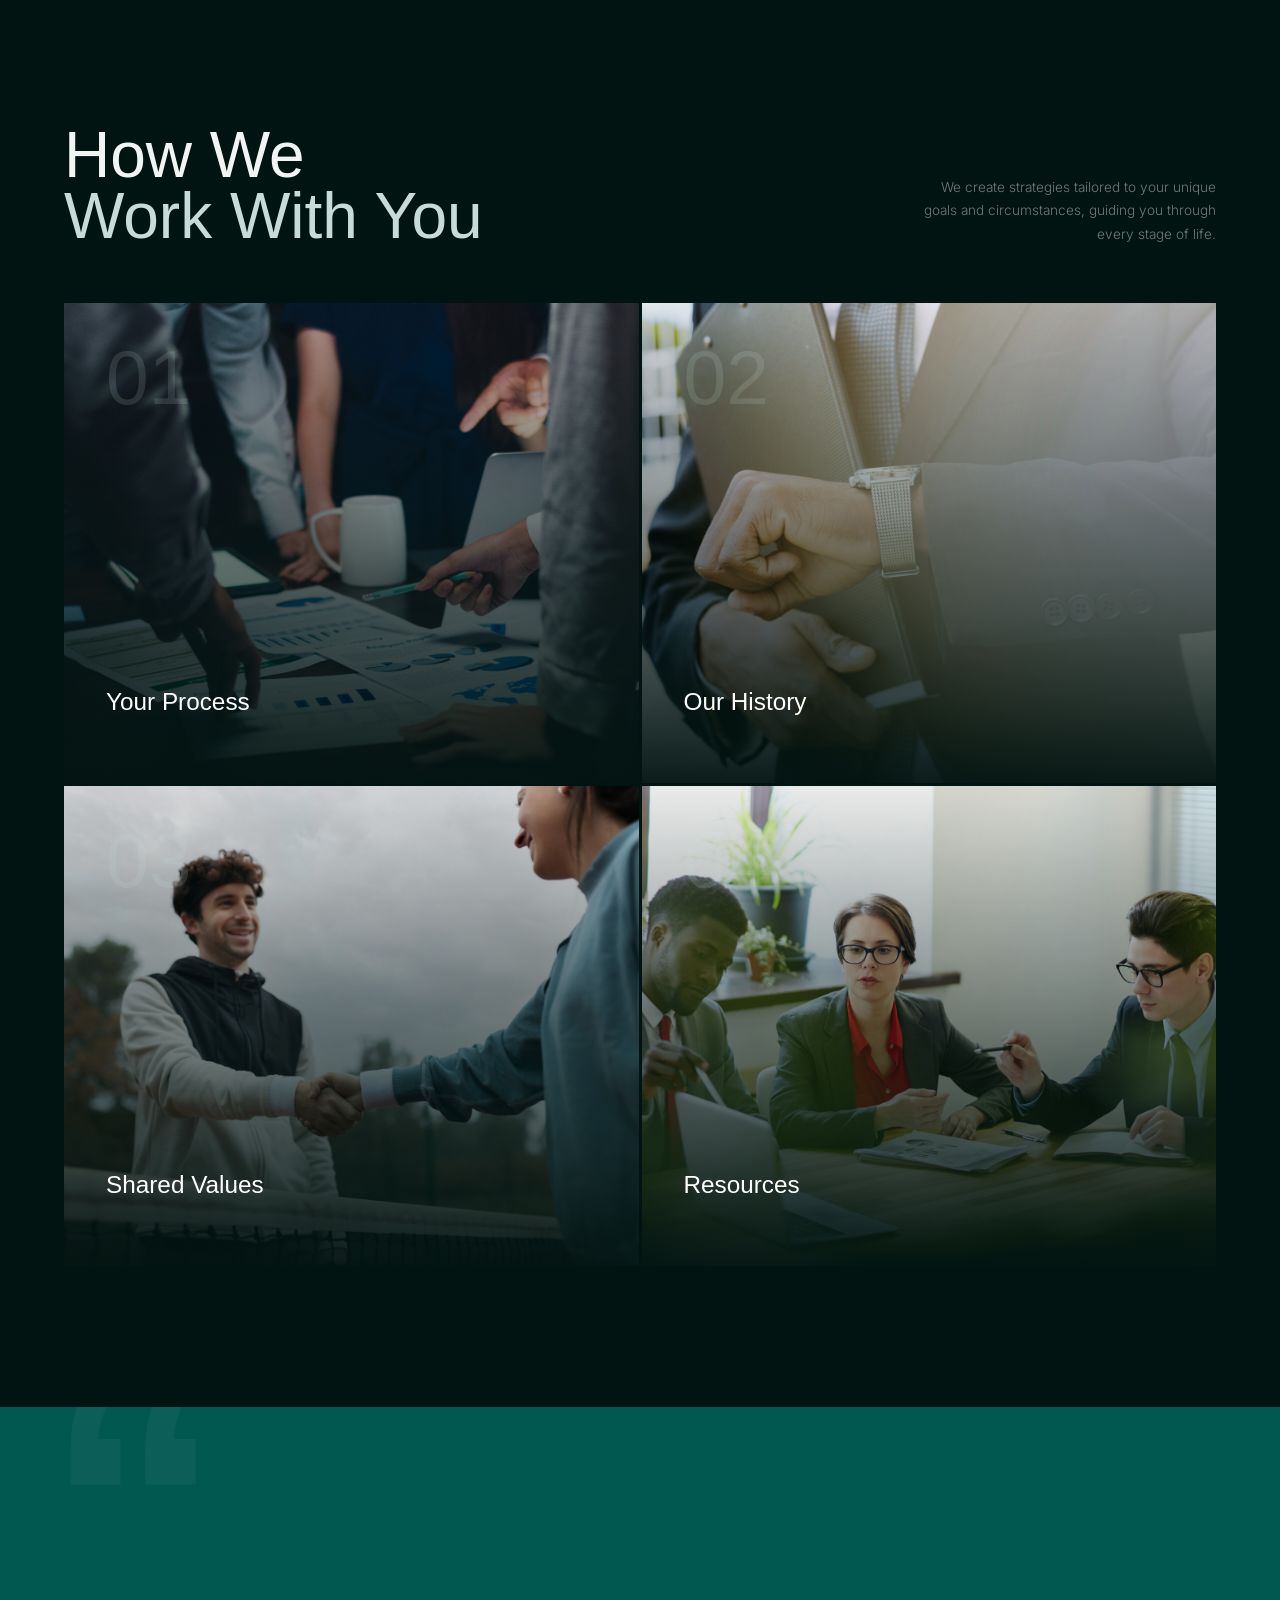
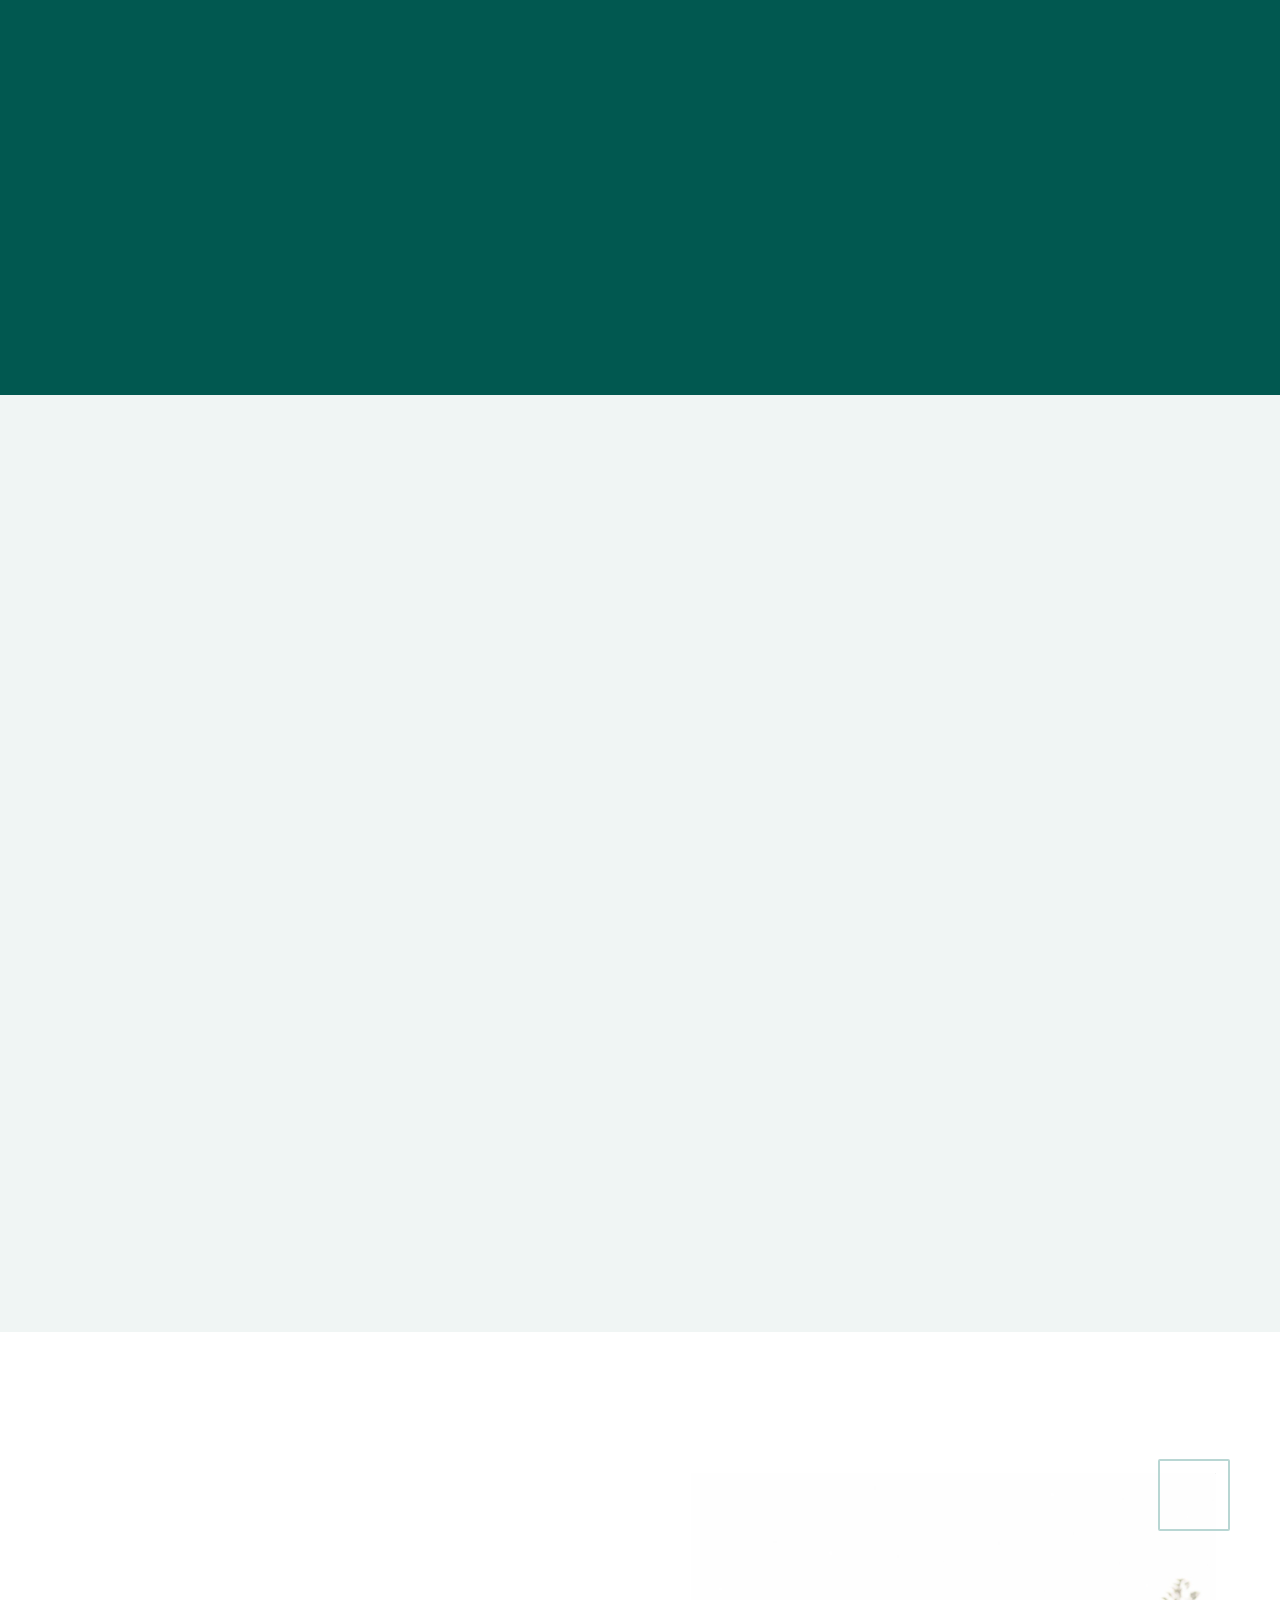
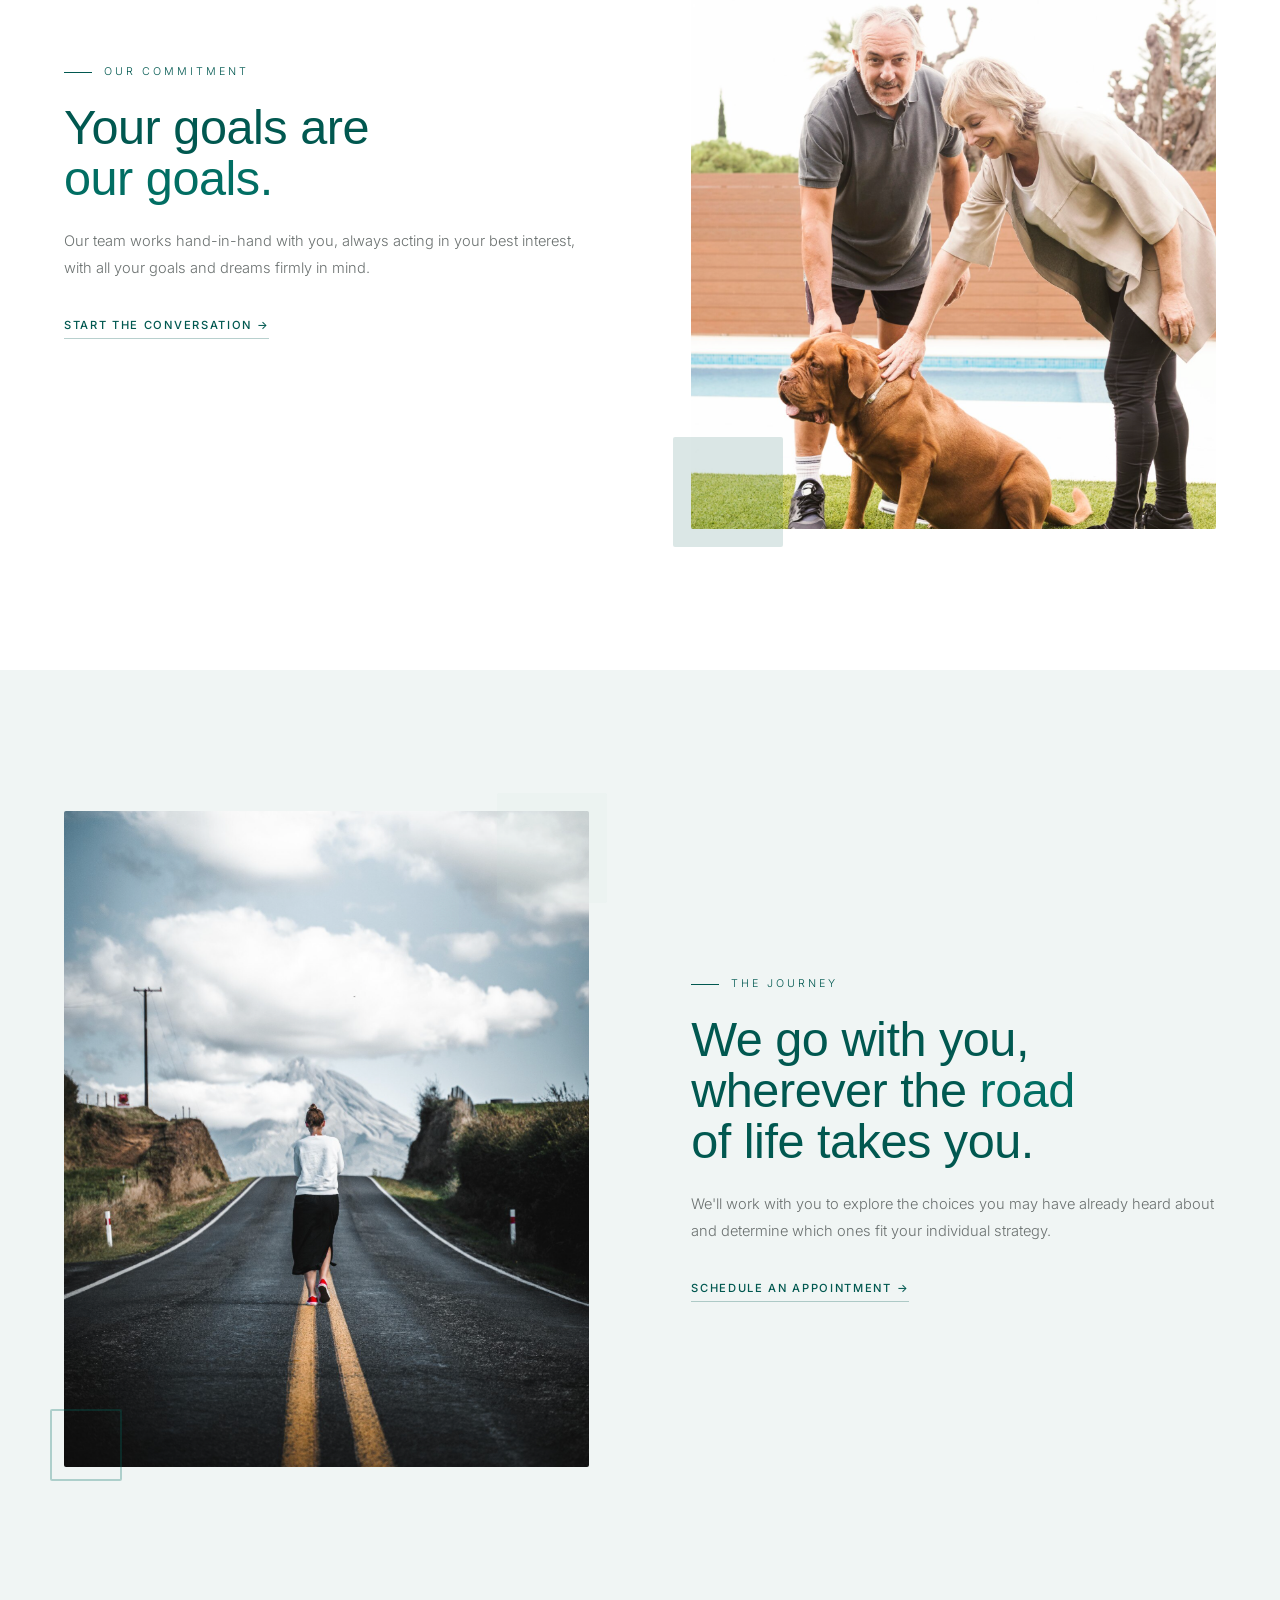
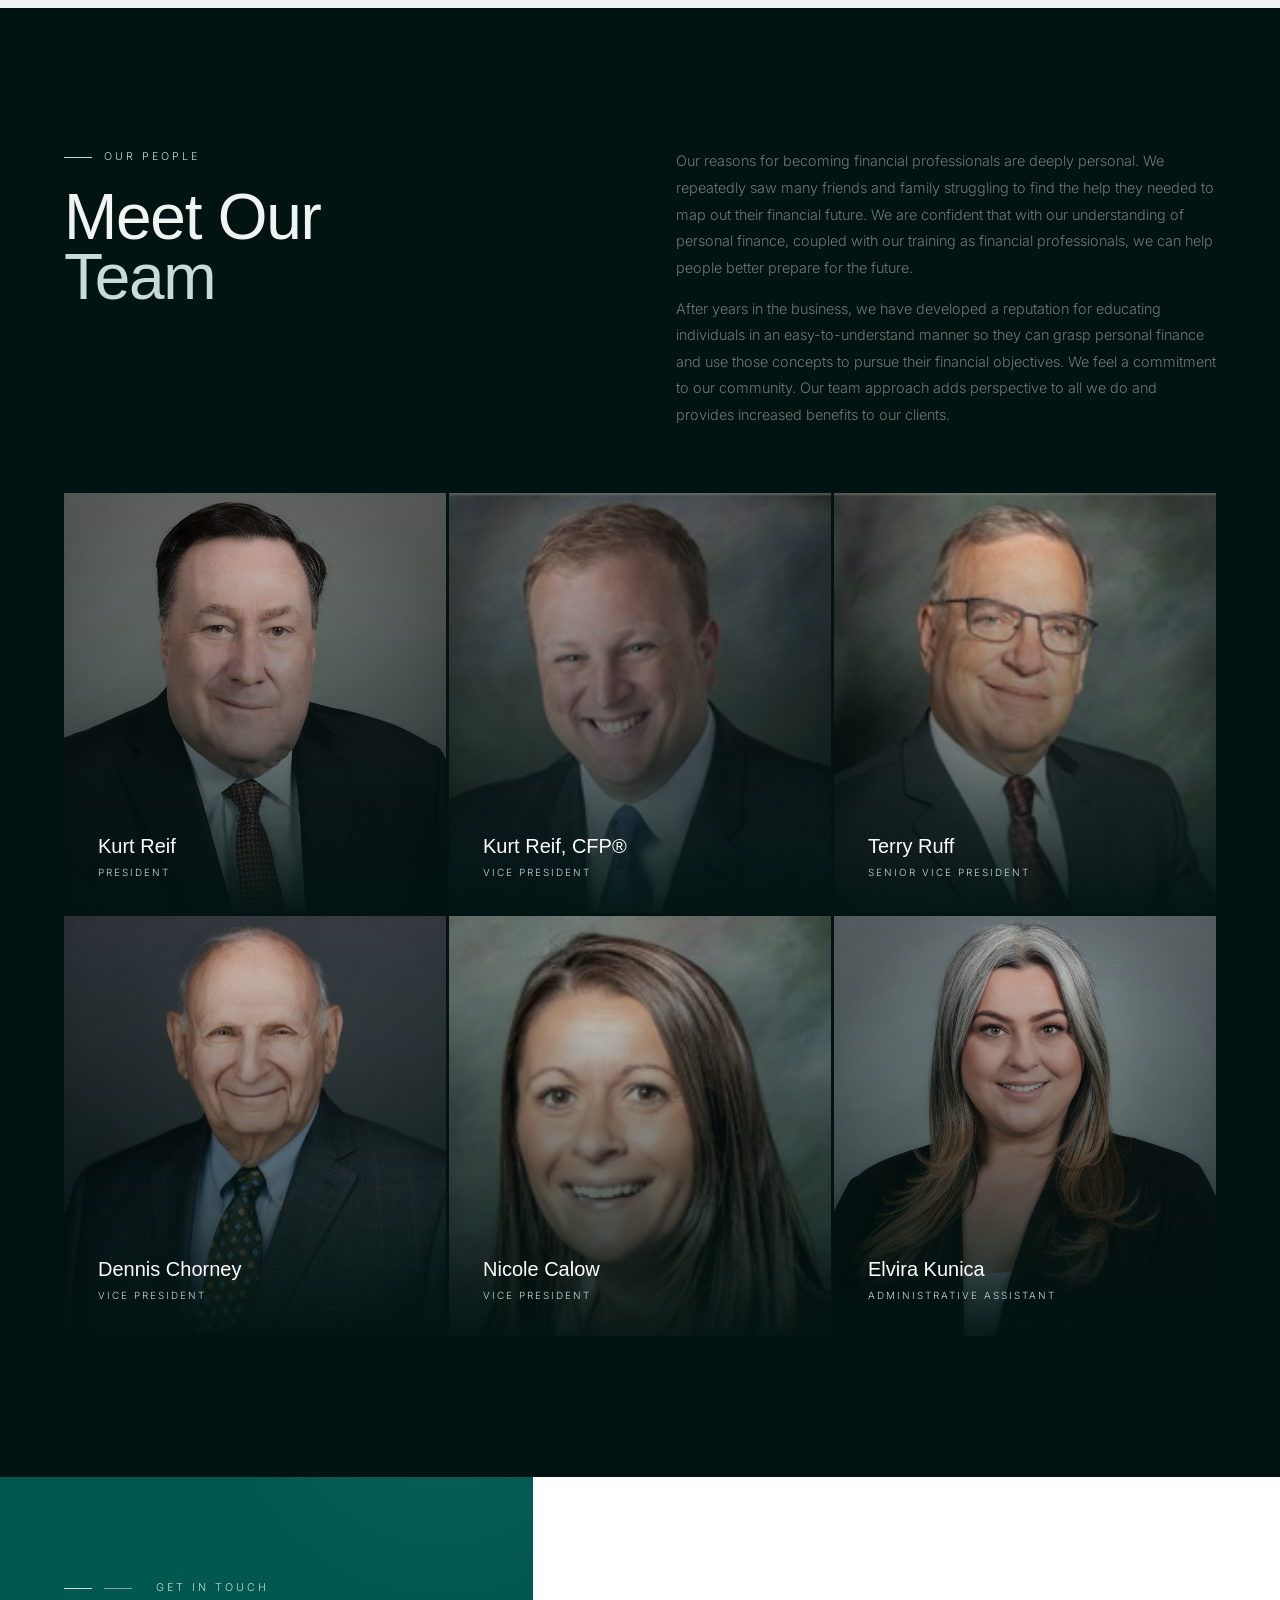
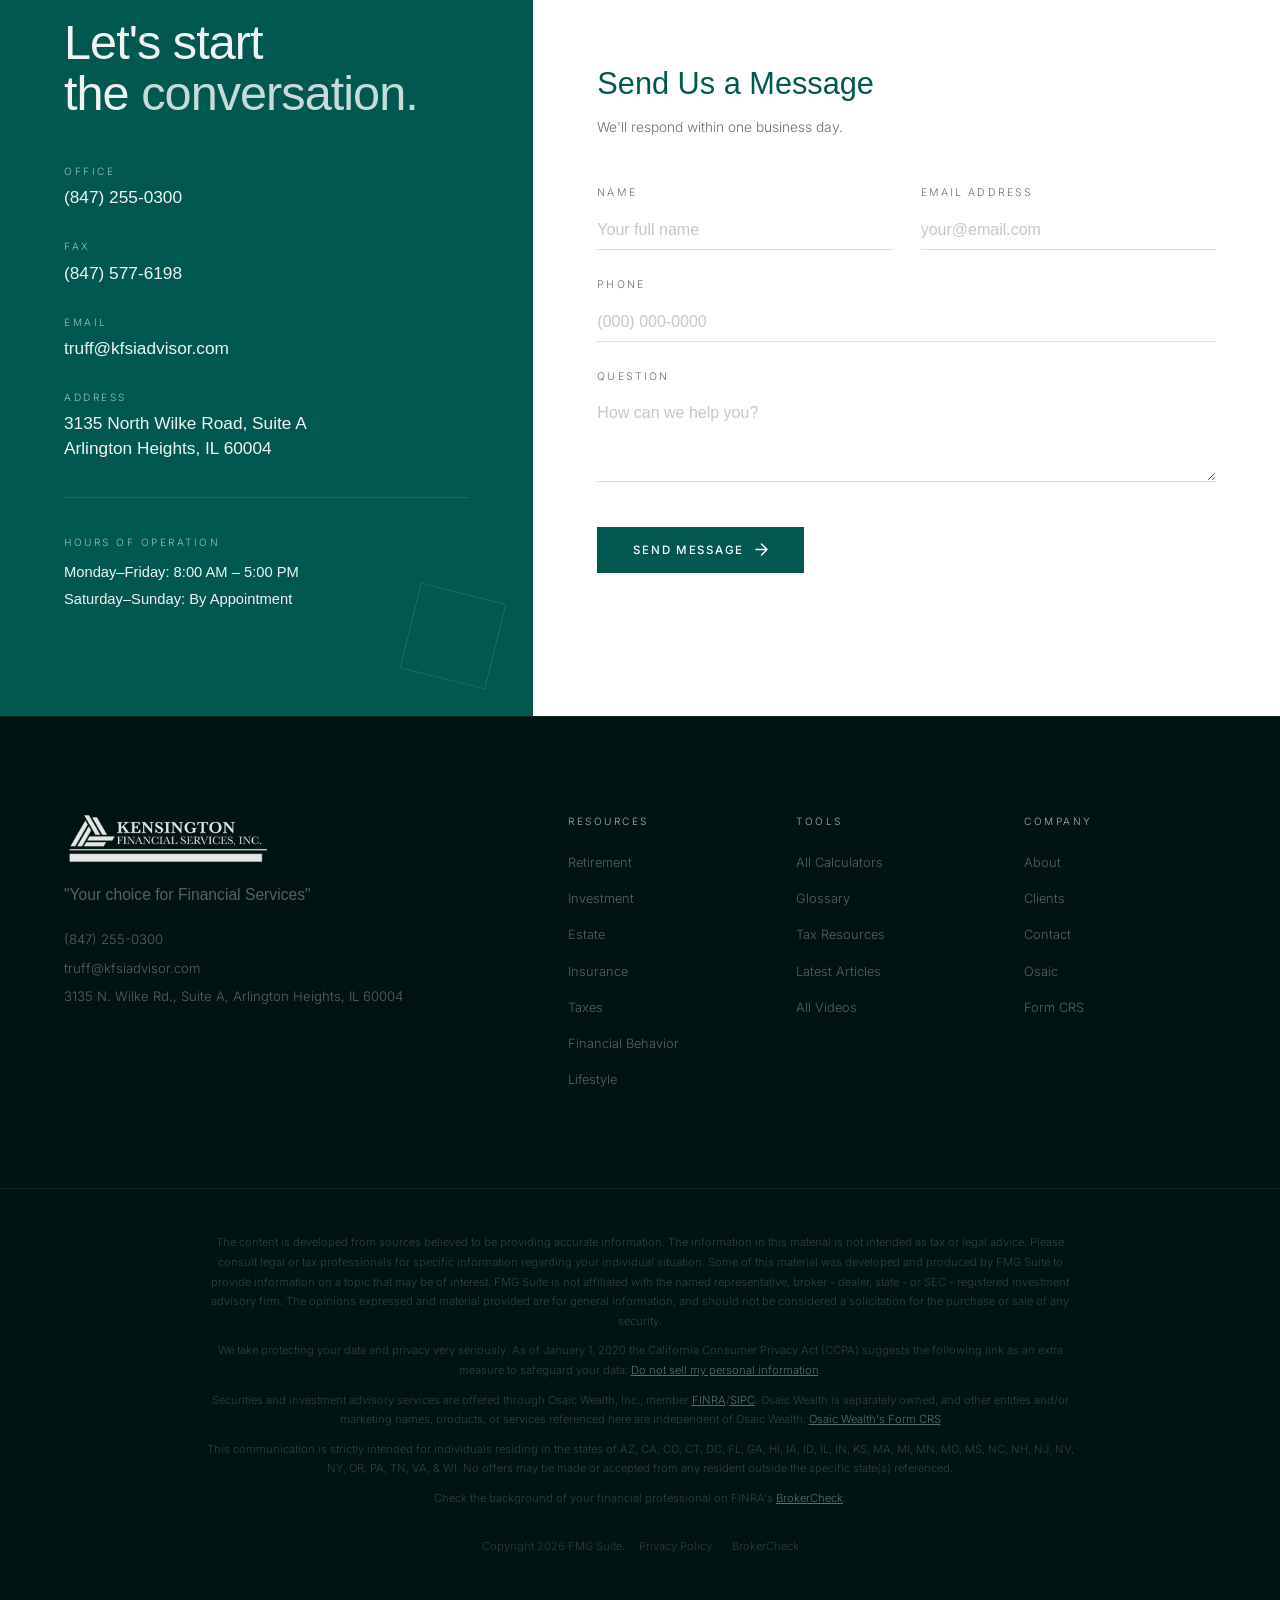
==== commit 7b352ea9: "updated index 2" ====
--- a/index.html
+++ b/index.html
@@ -62,9 +62,9 @@
 <section class="hero" id="home">
   <div class="hero-bg"></div>
   <div class="hero-content">
-    <h1 class="hero-h1">Kensington Financial<br><em>Services, Inc.</em></h1>
+    <h1 class="hero-h1">Building Lifelong<br><em>Financial Relationships.</em></h1>
     <div class="hero-rule"></div>
-    <p class="hero-sub">Your choice for Financial Services</p>
+    <p class="hero-sub">Tailored strategies for every stage of life.<br>Trusted, personal, and built just for you.</p>
     <div class="hero-btns">
       <a href="contact.html" class="btn-gold">Schedule an Appointment <svg width="13" height="13" viewBox="0 0 14 14" fill="none"><path d="M1 7H13M7 1L13 7L7 13" stroke="currentColor" stroke-width="1.5" stroke-linecap="round" stroke-linejoin="round"/></svg></a>
       <a href="about.html" class="btn-ghost">Discover Our Story</a>
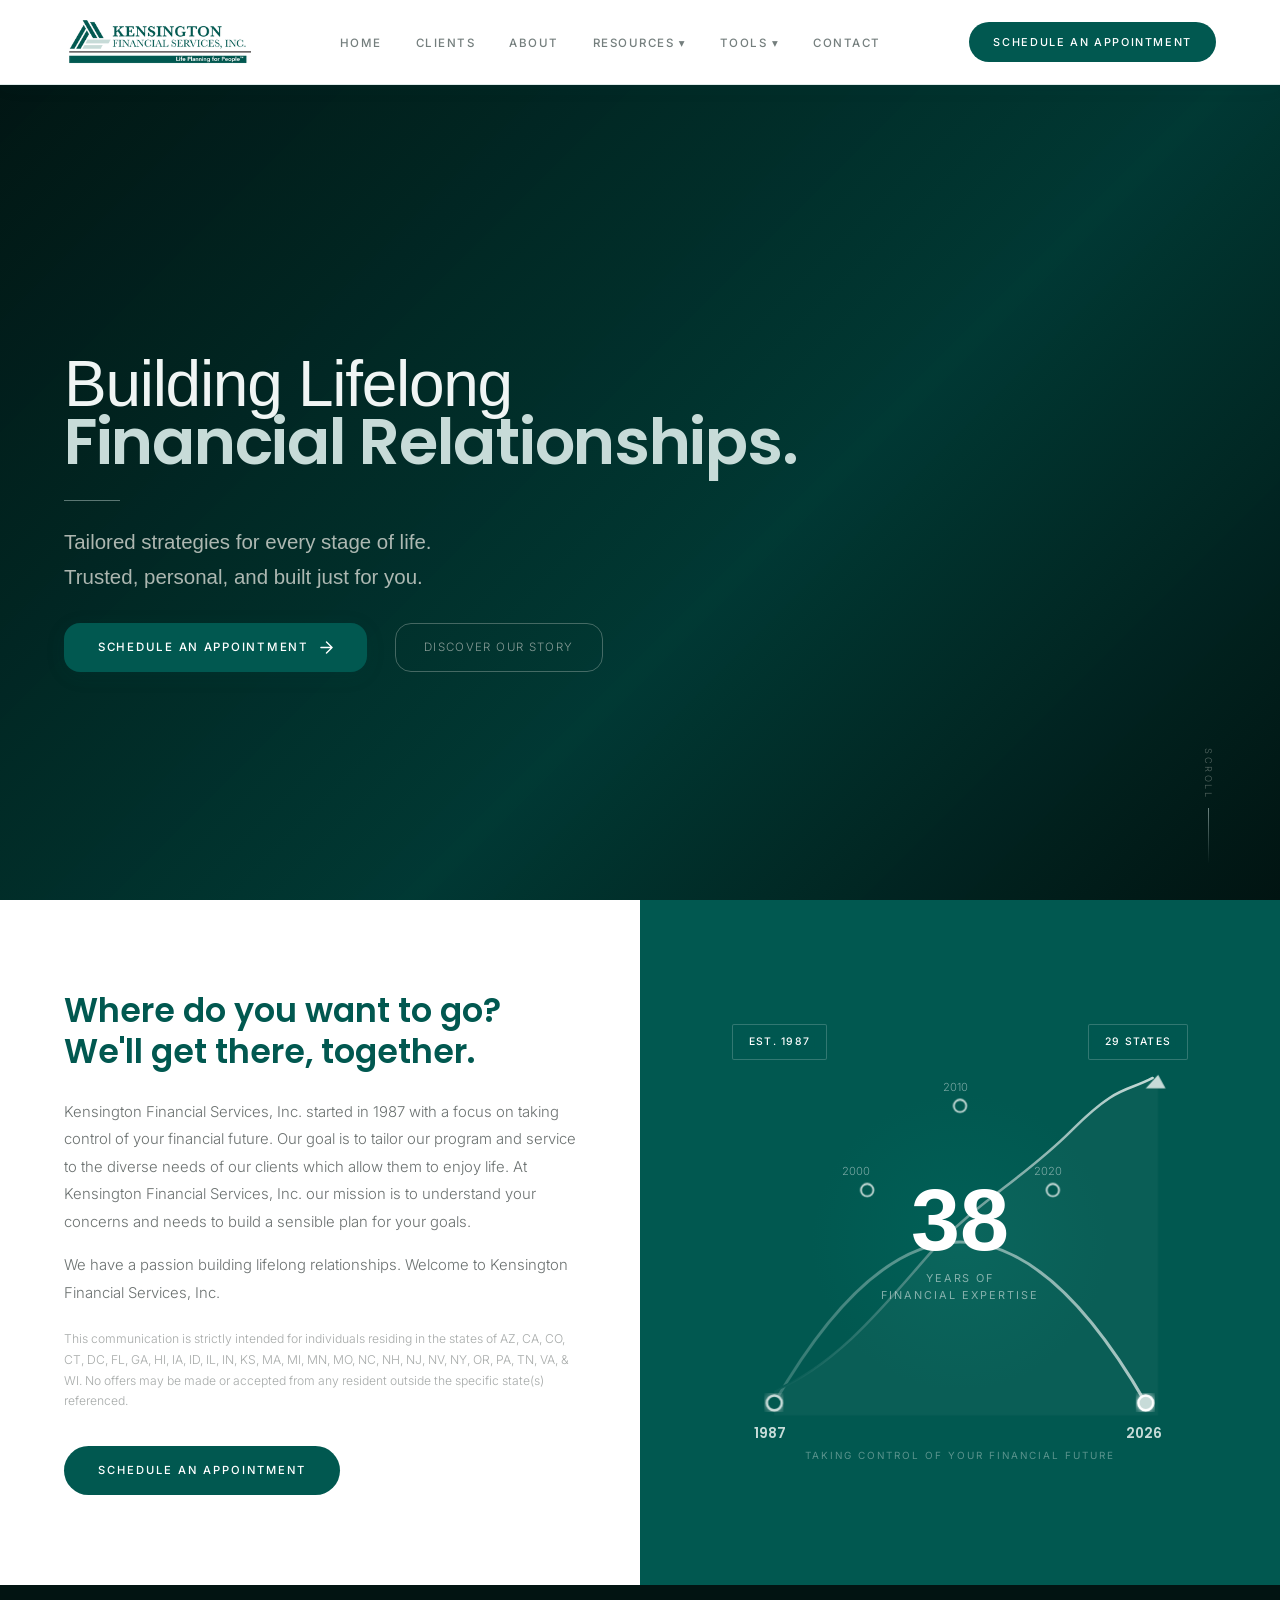
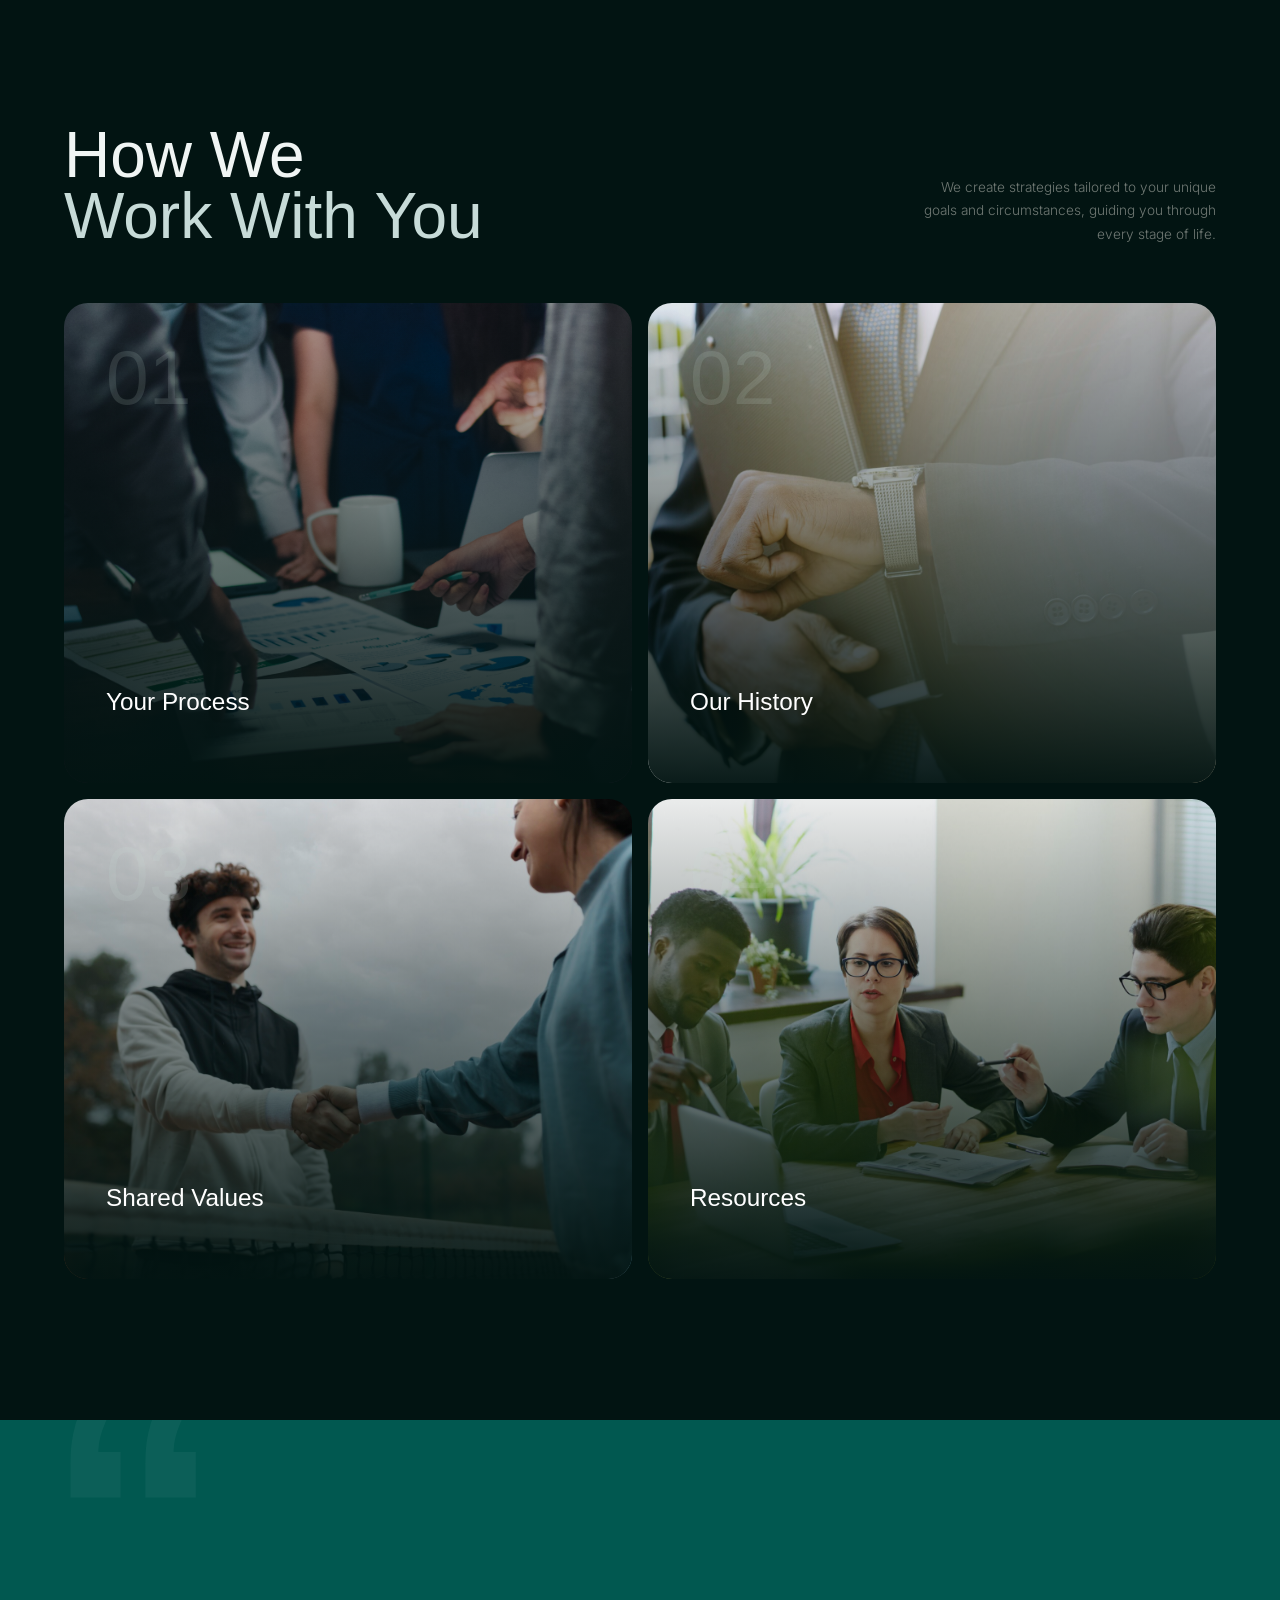
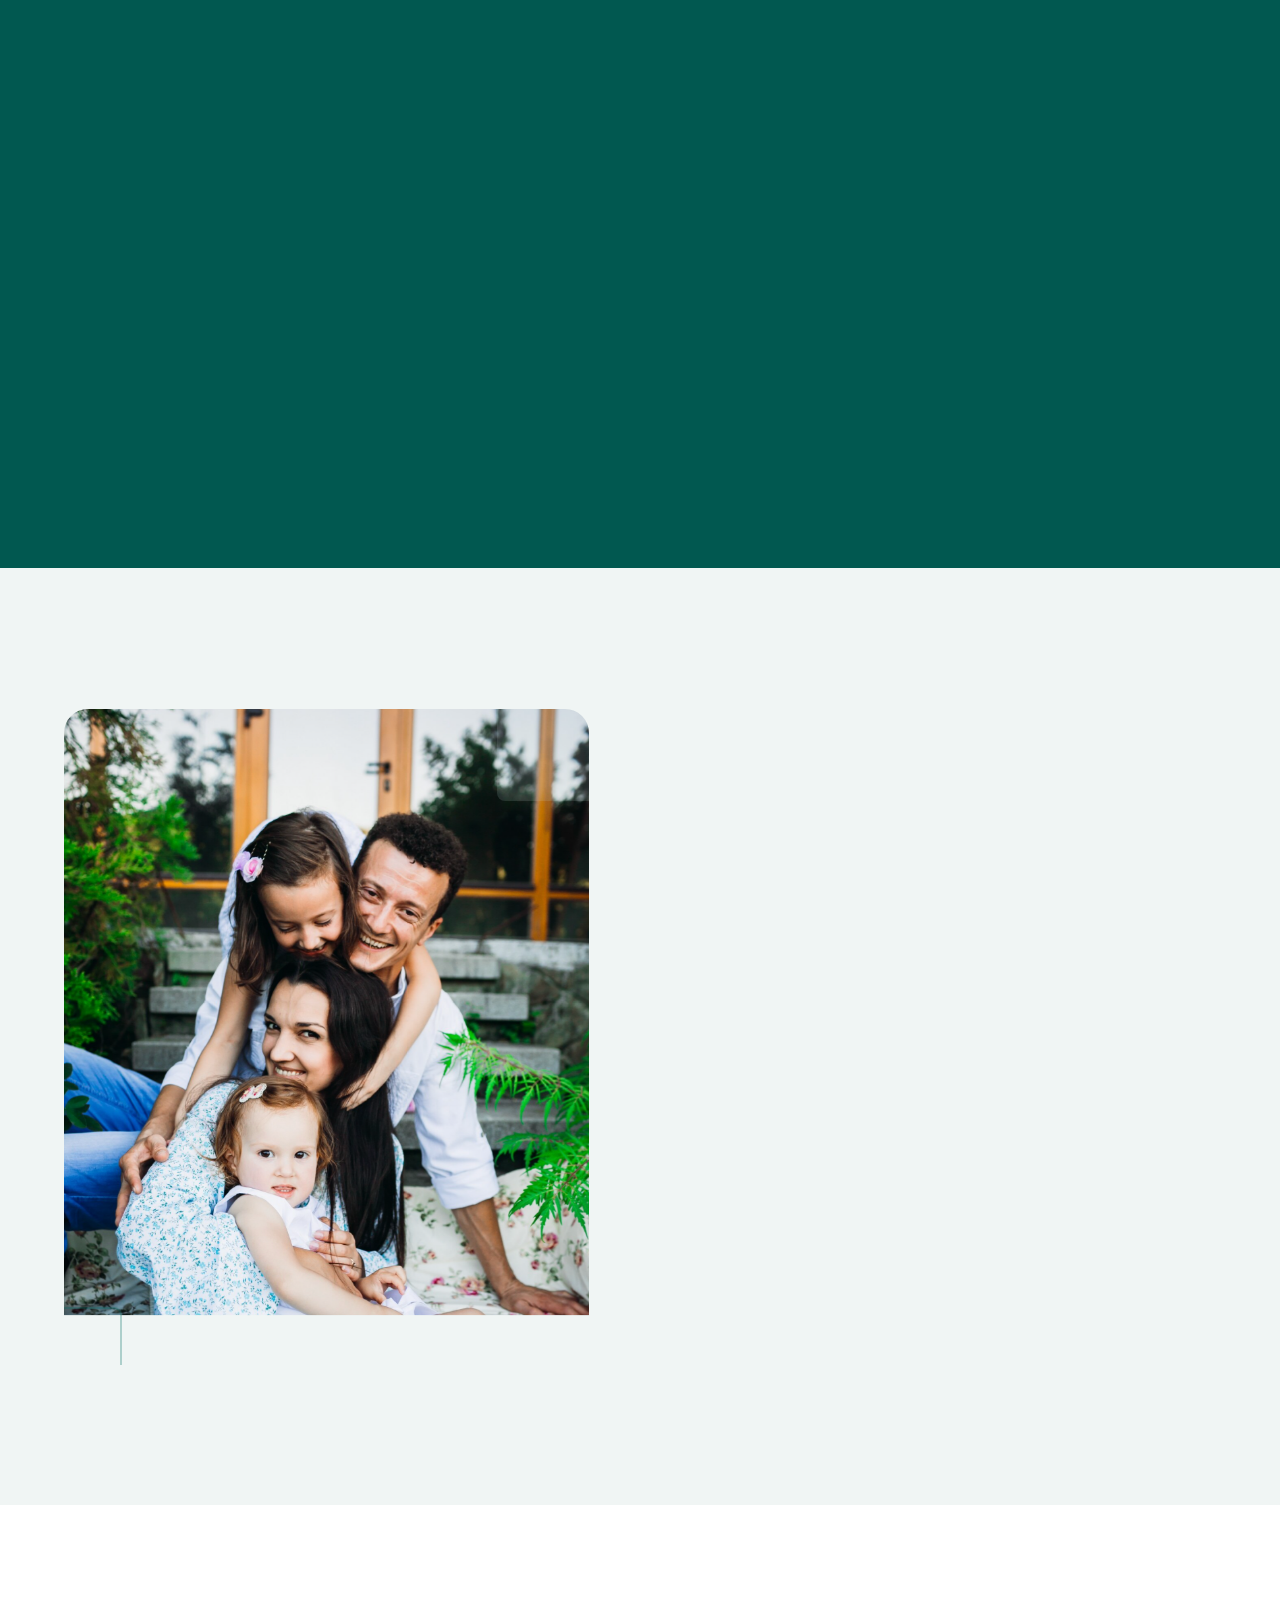
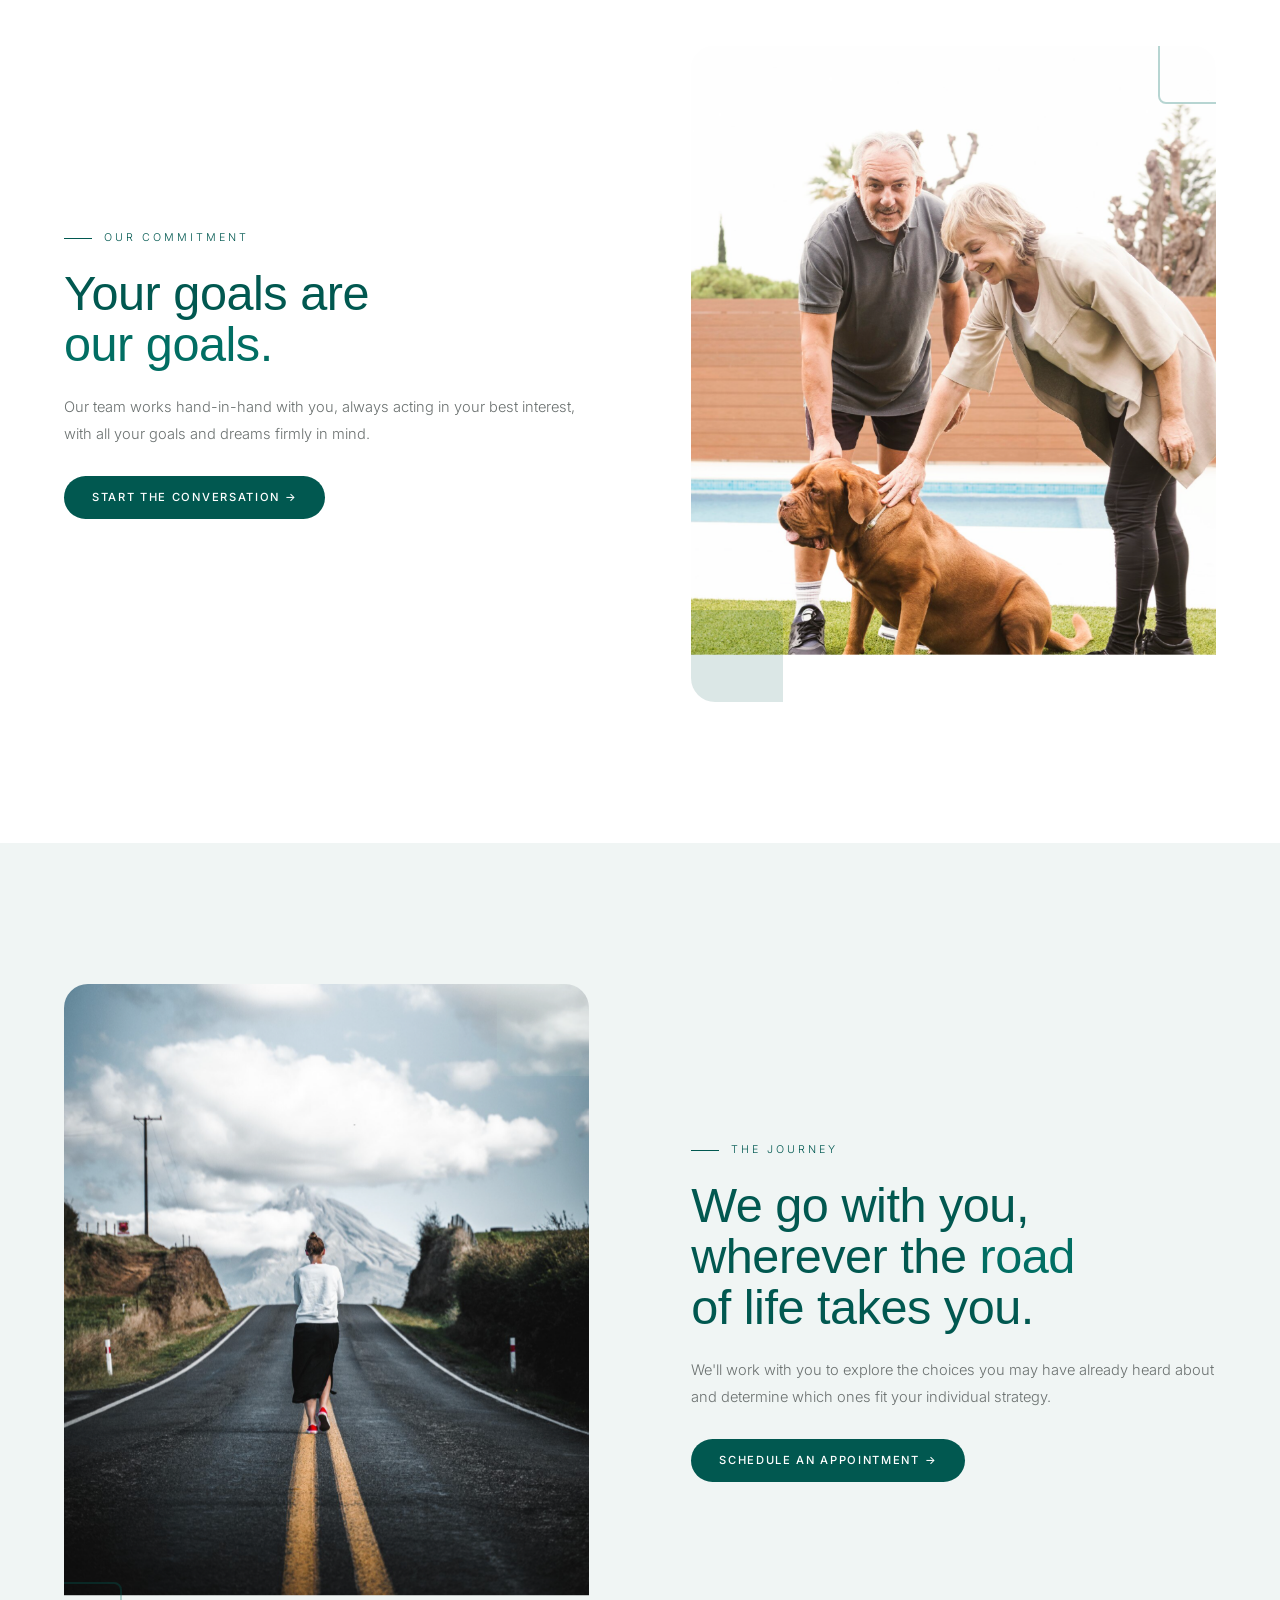
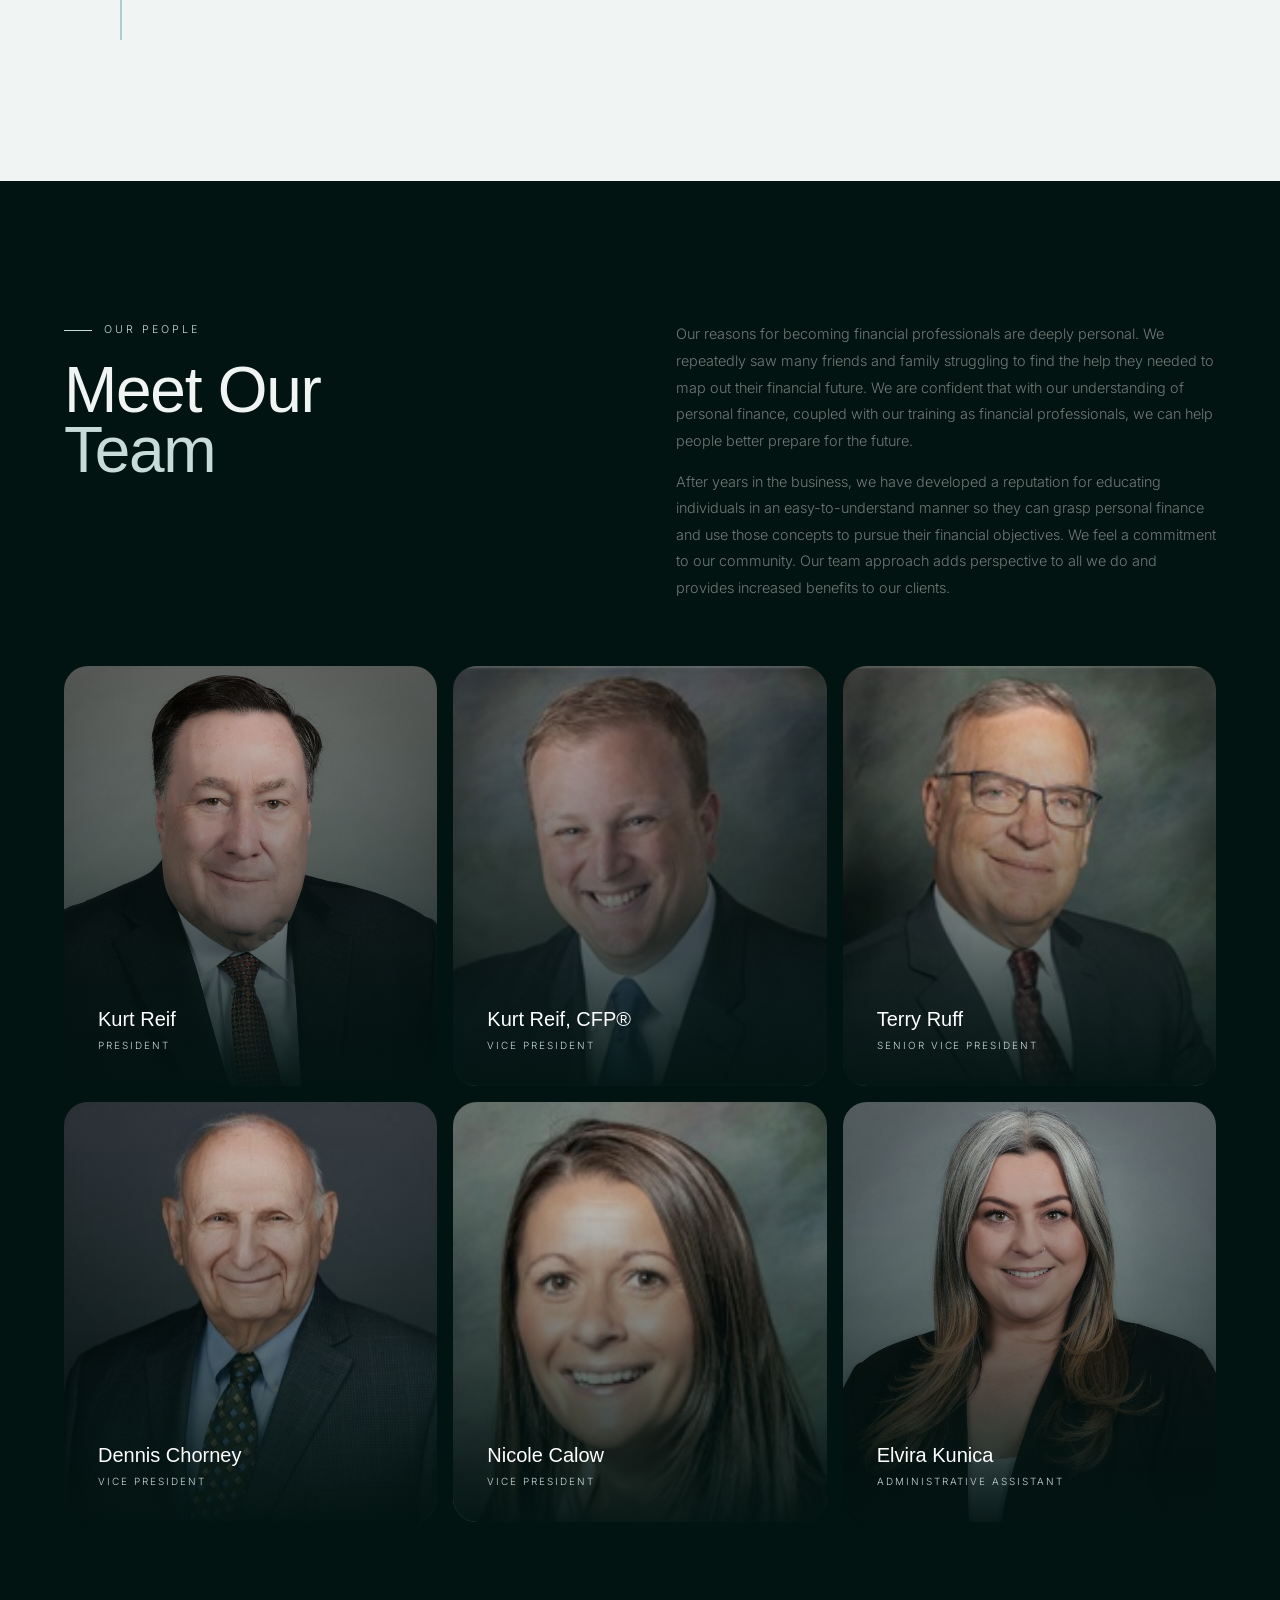
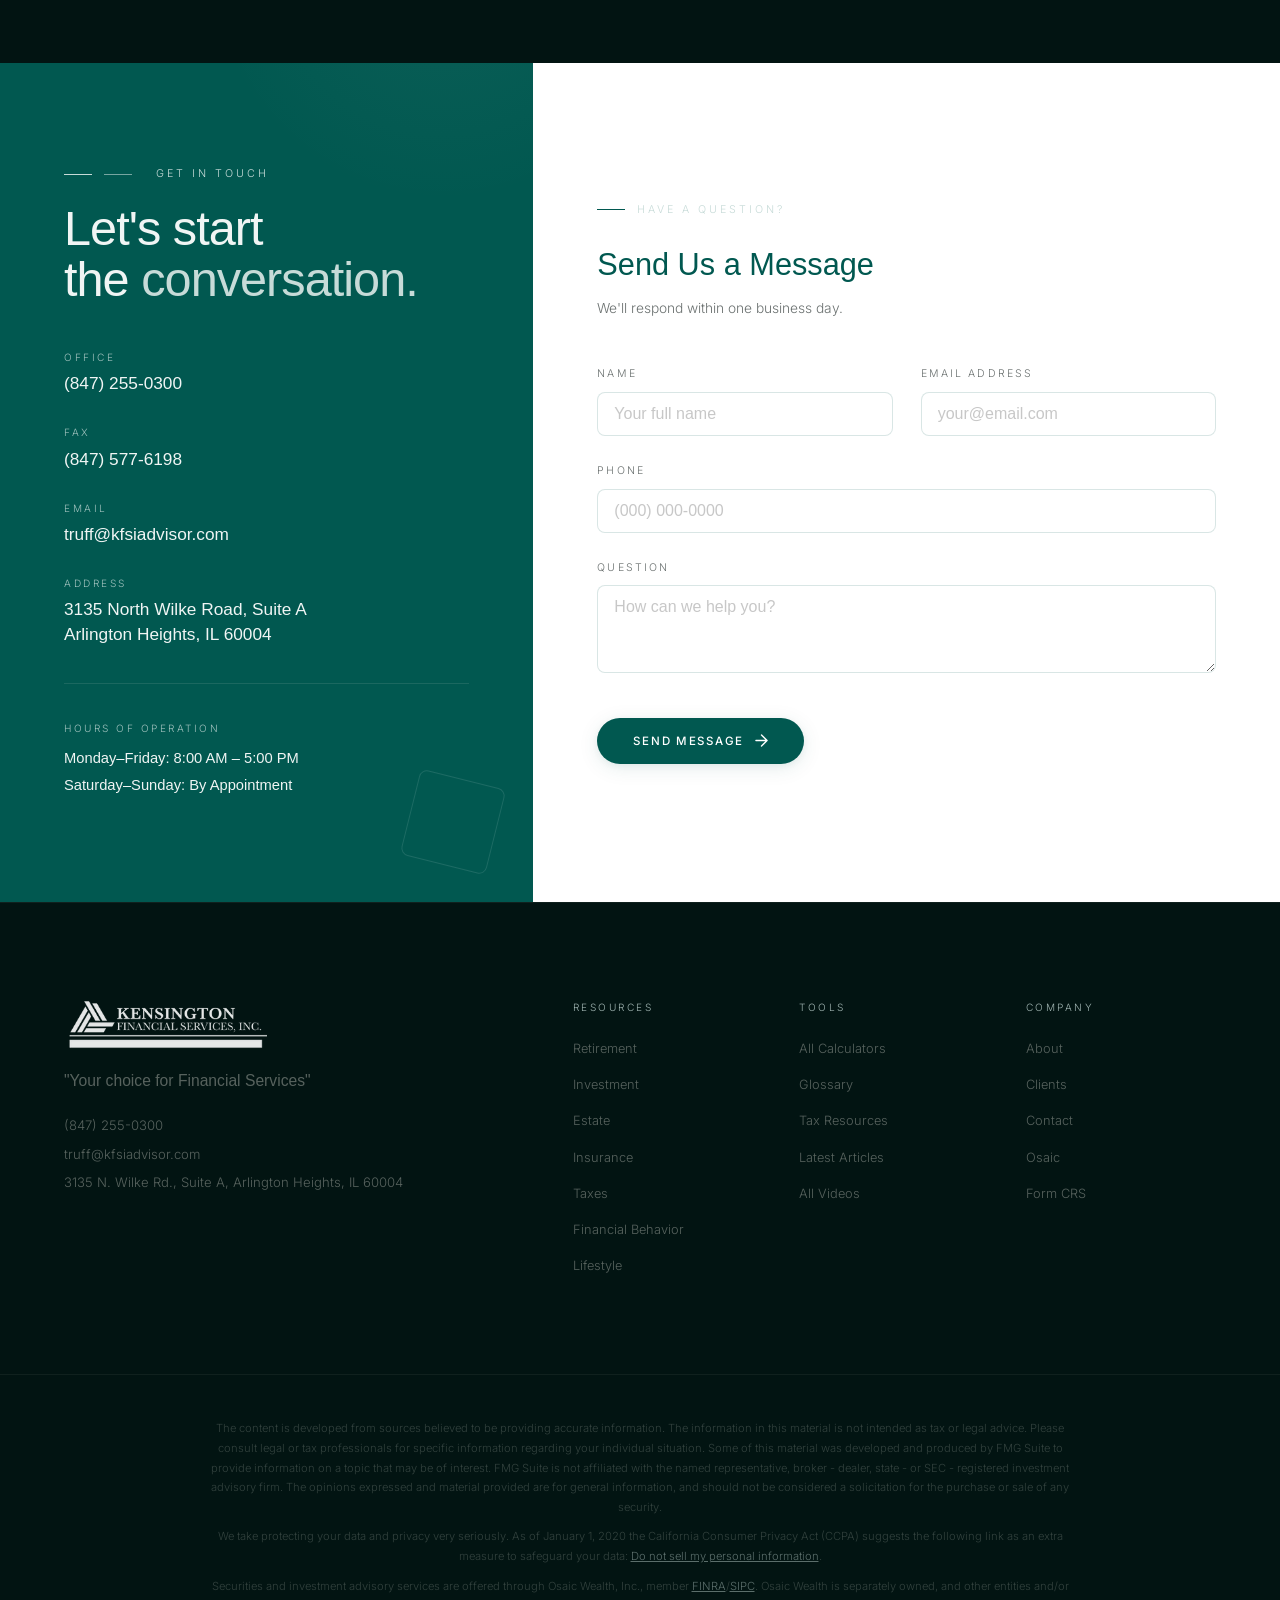
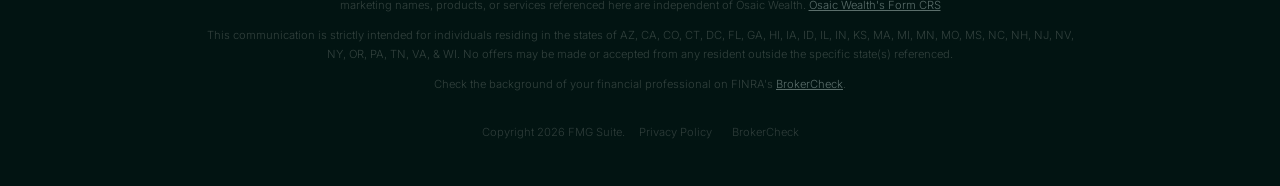
==== commit 54f96602: "uploaded video" ====
--- a/index.html
+++ b/index.html
@@ -60,7 +60,11 @@
 
 <!-- HERO -->
 <section class="hero" id="home">
-  <div class="hero-bg"></div>
+  <div class="hero-bg">
+    <video class="hero-video" autoplay muted loop playsinline>
+      <source src="0_Business_Meeting_Presentation_1280x672.mp4" type="video/mp4">
+    </video>
+  </div>
   <div class="hero-content">
     <h1 class="hero-h1">Building Lifelong<br><em>Financial Relationships.</em></h1>
     <div class="hero-rule"></div>
@@ -75,14 +79,14 @@
 
 <!-- ABOUT SPLIT -->
 <section class="about-split" id="about">
-  <div class="about-split-left a">
+  <div class="about-split-left slide-l">
     <h2 class="about-split-h2">Where do you want to go? We'll get there, together.</h2>
     <p class="about-split-body">Kensington Financial Services, Inc. started in 1987 with a focus on taking control of your financial future. Our goal is to tailor our program and service to the diverse needs of our clients which allow them to enjoy life. At Kensington Financial Services, Inc. our mission is to understand your concerns and needs to build a sensible plan for your goals.</p>
     <p class="about-split-body">We have a passion building lifelong relationships. Welcome to Kensington Financial Services, Inc.</p>
     <p class="about-split-disclaimer">This communication is strictly intended for individuals residing in the states of AZ, CA, CO, CT, DC, FL, GA, HI, IA, ID, IL, IN, KS, MA, MI, MN, MO, NC, NH, NJ, NV, NY, OR, PA, TN, VA, &amp; WI. No offers may be made or accepted from any resident outside the specific state(s) referenced.</p>
     <a href="contact.html" class="about-split-btn">Schedule an Appointment</a>
   </div>
-  <div class="about-split-right">
+  <div class="about-split-right slide-r">
     <div class="tl-wrap">
 
       <!-- Background glow -->
@@ -219,7 +223,7 @@
 
 <!-- QUOTE -->
 <section class="quote">
-  <div class="quote-inner">
+  <div class="quote-inner scale-up">
     <div class="quote-rule a"></div>
     <blockquote class="quote-text a d1">"An investment in knowledge pays the best interest."</blockquote>
     <p class="quote-by a d2">&mdash; Benjamin Franklin</p>
@@ -229,7 +233,7 @@
 <!-- ABOUT: FAMILY -->
 <section class="split">
   <div class="split-inner">
-    <div class="split-visual a">
+    <div class="split-visual slide-l">
       <div class="split-photo" style="background-image:url('family-bg.jpg')"></div>
       <div class="split-accent" style="background:var(--gold)"></div>
       <div class="split-accent2"></div>
@@ -246,7 +250,7 @@
 <!-- ABOUT: GOALS -->
 <section class="split">
   <div class="split-inner rev">
-    <div class="split-visual a">
+    <div class="split-visual slide-r">
       <div class="split-photo" style="background-image:url('goals-bg.jpg')"></div>
       <div class="split-accent" style="top:auto;right:auto;bottom:-18px;left:-18px;background:var(--navy)"></div>
       <div class="split-accent2" style="bottom:auto;left:auto;top:-14px;right:-14px"></div>
@@ -263,7 +267,7 @@
 <!-- ABOUT: JOURNEY -->
 <section class="split">
   <div class="split-inner">
-    <div class="split-visual a">
+    <div class="split-visual slide-l">
       <div class="split-photo" style="background-image:url('journey-bg.jpg');background-position:center center"></div>
       <div class="split-accent" style="background:var(--gold);opacity:.1"></div>
       <div class="split-accent2"></div>
@@ -280,11 +284,11 @@
 <!-- TEAM -->
 <section class="team" id="team">
   <div class="team-intro">
-    <div>
+    <div class="slide-l">
       <div class="section-label a">Our People</div>
       <h2 class="team-h2 a d1">Meet Our<br><em>Team</em></h2>
     </div>
-    <div>
+    <div class="slide-r">
       <p class="team-intro-body a d2">Our reasons for becoming financial professionals are deeply personal. We repeatedly saw many friends and family struggling to find the help they needed to map out their financial future. We are confident that with our understanding of personal finance, coupled with our training as financial professionals, we can help people better prepare for the future.</p>
       <p class="team-intro-body a d3" style="margin-top:14px">After years in the business, we have developed a reputation for educating individuals in an easy-to-understand manner so they can grasp personal finance and use those concepts to pursue their financial objectives. We feel a commitment to our community. Our team approach adds perspective to all we do and provides increased benefits to our clients.</p>
     </div>
--- a/styles.css
+++ b/styles.css
@@ -14,39 +14,47 @@
   --max:1380px;
   --sp:clamp(80px,11vw,150px);
   --hp:clamp(24px,5vw,80px);
+  --radius-sm:8px;
+  --radius-md:16px;
+  --radius-lg:24px;
+  --radius-pill:999px;
+  --shadow-sm:0 1px 3px rgba(1,88,80,.06),0 1px 2px rgba(1,88,80,.04);
+  --shadow-md:0 4px 20px rgba(1,88,80,.10),0 2px 6px rgba(1,88,80,.06);
+  --shadow-lg:0 16px 56px rgba(1,88,80,.14),0 4px 16px rgba(1,88,80,.08);
 }
 html{scroll-behavior:smooth}
 body{background:var(--dark);color:var(--cream);font-family:var(--sans);font-weight:300;font-size:1rem;line-height:1.7;overflow-x:hidden}
 body.inner{background:#fff}
 
 /* ── PROGRESS ── */
-#prog{position:fixed;top:0;left:0;height:2px;background:var(--gold);z-index:9999;width:0;transition:width .08s linear}
+#prog{position:fixed;top:0;left:0;height:2px;background:var(--gold);z-index:9999;width:0;transition:width .08s linear;border-radius:0 var(--radius-pill) var(--radius-pill) 0}
 
 /* ── NAV ── */
-.nav{position:fixed;top:0;left:0;right:0;z-index:1000;padding:18px var(--hp);display:flex;align-items:center;justify-content:space-between;transition:all .45s cubic-bezier(.25,.46,.45,.94);background:#fff;border-bottom:1px solid rgba(1,88,80,.12);box-shadow:0 1px 20px rgba(1,88,80,.06)}
-.nav.scrolled{background:#fff;border-bottom:1px solid rgba(1,88,80,.15);box-shadow:0 2px 24px rgba(1,88,80,.09);padding:14px var(--hp)}
+.nav{position:fixed;top:0;left:0;right:0;z-index:1000;padding:18px var(--hp);display:flex;align-items:center;justify-content:space-between;transition:all .45s cubic-bezier(.25,.46,.45,.94);background:#fff;border-bottom:1px solid rgba(1,88,80,.12);box-shadow:0 1px 20px rgba(1,88,80,.06);backdrop-filter:blur(0px)}
+.nav.scrolled{background:rgba(255,255,255,.88);border-bottom:1px solid rgba(1,88,80,.15);box-shadow:0 2px 24px rgba(1,88,80,.09);padding:14px var(--hp);backdrop-filter:blur(20px);-webkit-backdrop-filter:blur(20px)}
 .nav-logo{text-decoration:none;display:flex;align-items:center}
 .nav-logo img{height:48px;width:auto;display:block;transition:opacity .3s}
 .nav-logo img:hover{opacity:.85}
 .nav-links{display:flex;align-items:center;gap:34px;list-style:none}
 .nav-links a{font-size:.72rem;font-weight:500;letter-spacing:.13em;text-transform:uppercase;color:rgba(2,20,18,.55);text-decoration:none;transition:color .3s}
 .nav-links a:hover{color:var(--navy)}
-.nav-cta{font-family:var(--sans);font-size:.68rem;font-weight:500;letter-spacing:.15em;text-transform:uppercase;color:var(--white);background:var(--navy);padding:11px 24px;text-decoration:none;transition:all .3s;white-space:nowrap}
+.nav-cta{font-family:var(--sans);font-size:.68rem;font-weight:500;letter-spacing:.15em;text-transform:uppercase;color:var(--white);background:var(--navy);padding:11px 24px;text-decoration:none;transition:all .3s;white-space:nowrap;border-radius:var(--radius-pill)}
 .nav-cta:hover{background:var(--navy-light);transform:translateY(-1px)}
 .hamburger{display:none;flex-direction:column;gap:5px;cursor:pointer;padding:4px;background:none;border:none}
 .hamburger span{display:block;width:24px;height:1px;background:var(--navy);transition:all .3s}
 .hamburger.open span:nth-child(1){transform:translateY(6px) rotate(45deg)}
 .hamburger.open span:nth-child(2){opacity:0}
 .hamburger.open span:nth-child(3){transform:translateY(-6px) rotate(-45deg)}
-.mob-menu{display:none;position:fixed;inset:0;background:var(--dark);z-index:999;flex-direction:column;align-items:center;justify-content:center;gap:28px;opacity:0;pointer-events:none;transition:opacity .4s}
+.mob-menu{display:none;position:fixed;inset:0;background:rgba(2,20,18,.97);backdrop-filter:blur(12px);z-index:999;flex-direction:column;align-items:center;justify-content:center;gap:28px;opacity:0;pointer-events:none;transition:opacity .4s}
 .mob-menu.open{opacity:1;pointer-events:all}
 .mob-menu a{font-family:var(--serif);font-size:clamp(2rem,6vw,3.2rem);font-weight:300;color:var(--cream);text-decoration:none;transition:color .3s}
 .mob-menu a:hover{color:var(--gold)}
 
 /* ── HERO ── */
 .hero{position:relative;height:100vh;min-height:600px;display:flex;flex-direction:column;justify-content:center;align-items:flex-start;padding-top:clamp(160px,20vw,260px);padding-bottom:clamp(80px,10vw,140px);padding-left:var(--hp);padding-right:var(--hp);overflow:hidden}
-.hero-bg{position:absolute;inset:0;background:url('hero-bg.jpg') center center/cover no-repeat}
-.hero-bg::after{content:'';position:absolute;inset:0;background:linear-gradient(135deg,rgba(2,20,18,.78) 0%,rgba(1,88,80,.55) 60%,rgba(2,20,18,.65) 100%)}
+.hero-bg{position:absolute;inset:0;overflow:hidden;will-change:transform;transform-origin:center top}
+.hero-bg::after{content:'';position:absolute;inset:0;background:linear-gradient(135deg,rgba(2,20,18,.78) 0%,rgba(1,88,80,.55) 60%,rgba(2,20,18,.65) 100%);z-index:1}
+.hero-video{position:absolute;inset:0;width:100%;height:100%;object-fit:cover;object-position:center;z-index:0}
 .hero-geo{position:absolute;right:var(--hp);top:50%;transform:translateY(-50%);width:clamp(260px,36vw,540px);height:clamp(260px,36vw,540px);pointer-events:none}
 .hero-geo::before{content:'';position:absolute;inset:0;border:1px solid rgba(199,219,216,.18);transform:rotate(10deg)}
 .hero-geo::after{content:'';position:absolute;inset:18%;border:1px solid rgba(199,219,216,.10);transform:rotate(-5deg)}
@@ -57,13 +65,13 @@
 .hero-h1{font-family:var(--serif);font-size:clamp(2.4rem,5vw,5.5rem);font-weight:300;line-height:.9;letter-spacing:-.02em;color:var(--cream);margin-bottom:28px;opacity:0;animation:fadeUp 1s ease .4s forwards}
 .hero-h1 em{color:var(--gold);font-weight:600}
 .hero-rule{width:56px;height:1px;background:rgba(199,219,216,.45);margin-bottom:24px;opacity:0;animation:fadeUp .8s ease .6s forwards}
-.hero-sub{font-family:var(--serif);font-size:clamp(1.25rem,2.4vw,1.9rem);font-weight:300;color:rgba(247,243,236,.7);margin-bottom:28px;max-width:520px;opacity:0;animation:fadeUp .8s ease .72s forwards}
+.hero-sub{font-family:var(--serif);font-size:clamp(1rem,1.6vw,1.45rem);font-weight:300;color:rgba(247,243,236,.7);margin-bottom:28px;max-width:520px;opacity:0;animation:fadeUp .8s ease .72s forwards}
 .hero-body{font-size:.9rem;color:rgba(247,243,236,.48);max-width:480px;line-height:1.85;margin-bottom:44px;opacity:0;animation:fadeUp .8s ease .9s forwards}
 .hero-btns{display:flex;align-items:center;gap:28px;flex-wrap:wrap;opacity:0;animation:fadeUp .8s ease 1.1s forwards}
-.btn-gold{display:inline-flex;align-items:center;gap:11px;font-size:.72rem;font-weight:500;letter-spacing:.15em;text-transform:uppercase;color:var(--white);background:var(--navy);padding:15px 34px;text-decoration:none;transition:all .3s}
+.btn-gold{display:inline-flex;align-items:center;gap:11px;font-size:.72rem;font-weight:500;letter-spacing:.15em;text-transform:uppercase;color:var(--white);background:var(--navy);padding:15px 34px;text-decoration:none;transition:all .3s;border-radius:var(--radius-md);box-shadow:var(--shadow-md)}
 .btn-gold:hover{background:var(--navy-light);transform:translateY(-2px)}
-.btn-ghost{font-size:.72rem;letter-spacing:.12em;text-transform:uppercase;color:rgba(247,243,236,.55);text-decoration:none;transition:color .3s}
-.btn-ghost:hover{color:var(--cream)}
+.btn-ghost{font-size:.72rem;letter-spacing:.12em;text-transform:uppercase;color:rgba(247,243,236,.55);text-decoration:none;transition:all .3s;border:1px solid rgba(247,243,236,.28);padding:14px 28px;border-radius:var(--radius-md)}
+.btn-ghost:hover{color:var(--cream);background:rgba(247,243,236,.1);border-color:rgba(247,243,236,.5)}
 .hero-est{position:absolute;bottom:44px;left:var(--hp);z-index:1;font-family:var(--serif);font-size:.95rem;letter-spacing:.01em;color:rgba(247,243,236,.28);opacity:0;animation:fadeUp .8s ease 1.3s forwards}
 .hero-scroll-indicator{position:absolute;bottom:36px;right:var(--hp);z-index:1;display:flex;flex-direction:column;align-items:center;gap:8px;opacity:0;animation:fadeUp .8s ease 1.4s forwards}
 .hero-scroll-indicator span{font-size:.58rem;letter-spacing:.28em;text-transform:uppercase;color:rgba(247,243,236,.35);writing-mode:vertical-rl}
@@ -87,10 +95,10 @@
 .pillars-desc{max-width:300px;font-size:.85rem;color:rgba(247,243,236,.45);line-height:1.75;text-align:right}
 
 /* Card grid */
-.pw-grid{max-width:var(--max);margin:0 auto;display:grid;grid-template-columns:1fr 1fr;gap:3px}
+.pw-grid{max-width:var(--max);margin:0 auto;display:grid;grid-template-columns:1fr 1fr;gap:16px}
 
 /* Base card */
-.pw-card{position:relative;height:480px;overflow:hidden;text-decoration:none;display:flex;flex-direction:column;justify-content:space-between;padding:36px 42px 40px}
+.pw-card{position:relative;height:480px;overflow:hidden;text-decoration:none;display:flex;flex-direction:column;justify-content:space-between;padding:36px 42px 40px;border-radius:var(--radius-lg)}
 
 /* Real image bg */
 .pw-bg{position:absolute;inset:0;background-size:cover;background-position:center;z-index:0;transition:transform .9s cubic-bezier(.25,.46,.45,.94)}
@@ -134,13 +142,13 @@
 .pw-card:hover .pw-arrow{transform:translateX(6px)}
 
 /* Gold bottom sweep */
-.pw-card::after{content:'';position:absolute;bottom:0;left:0;right:0;height:2px;background:var(--gold);transform:scaleX(0);transform-origin:left;transition:transform .55s cubic-bezier(.25,.46,.45,.94);z-index:4}
+.pw-card::after{content:'';position:absolute;bottom:0;left:0;right:0;height:2px;background:var(--gold);transform:scaleX(0);transform-origin:left;transition:transform .55s cubic-bezier(.25,.46,.45,.94);z-index:4;border-radius:0 0 var(--radius-lg) var(--radius-lg)}
 .pw-card:hover::after{transform:scaleX(1)}
 
 /* ── QUOTE ── */
 .quote{background:var(--navy);padding:clamp(90px,14vw,190px) var(--hp);position:relative;overflow:hidden}
 .quote::before{content:'\201C';position:absolute;top:-80px;left:calc(var(--hp) - 20px);font-family:var(--serif);font-size:clamp(14rem,28vw,38rem);font-weight:700;color:rgba(199,219,216,.055);line-height:1;pointer-events:none;user-select:none}
-.quote-inner{max-width:960px;margin:0 auto;text-align:center;position:relative;z-index:1}
+.quote-inner{max-width:960px;margin:0 auto;text-align:center;position:relative;z-index:1;background:rgba(255,255,255,.04);border-radius:var(--radius-lg);padding:clamp(48px,7vw,80px)}
 .quote-rule{width:56px;height:1px;background:rgba(199,219,216,.4);margin:0 auto 44px}
 .quote-text{font-family:var(--serif);font-size:clamp(1.9rem,4.2vw,5.2rem);font-weight:300;color:var(--cream);line-height:1.2;letter-spacing:-.01em;margin-bottom:36px}
 .quote-by{font-size:.72rem;letter-spacing:.22em;text-transform:uppercase;color:var(--gold)}
@@ -152,19 +160,19 @@
 .split-inner{max-width:var(--max);margin:0 auto;display:grid;grid-template-columns:1fr 1fr;gap:clamp(56px,8vw,110px);align-items:center}
 .split-inner.rev{direction:rtl}
 .split-inner.rev>*{direction:ltr}
-.split-visual{position:relative;aspect-ratio:4/5}
+.split-visual{position:relative;aspect-ratio:4/5;border-radius:var(--radius-lg);overflow:hidden}
 .split-block{position:absolute;inset:0;border-radius:2px}
-.split-photo{position:absolute;inset:0;border-radius:2px;background-size:cover;background-position:center top}
-.split-accent{position:absolute;top:-18px;right:-18px;width:110px;height:110px;border-radius:2px;opacity:.14}
-.split-accent2{position:absolute;bottom:-14px;left:-14px;width:72px;height:72px;border:2px solid var(--gold);opacity:.28;border-radius:2px}
+.split-photo{position:absolute;inset:0;border-radius:0;background-size:cover;background-position:center top;will-change:transform}
+.split-accent{position:absolute;top:-18px;right:-18px;width:110px;height:110px;border-radius:var(--radius-sm);opacity:.14}
+.split-accent2{position:absolute;bottom:-14px;left:-14px;width:72px;height:72px;border:2px solid var(--gold);opacity:.28;border-radius:var(--radius-sm)}
 .split-year{position:absolute;top:50%;left:50%;transform:translate(-50%,-50%);font-family:var(--serif);font-size:clamp(3.5rem,7vw,7.5rem);font-weight:300;text-align:center;opacity:.22;color:var(--gold);line-height:1.1;letter-spacing:-.03em}
 .split-caption{position:absolute;bottom:36px;left:36px;right:36px;font-family:var(--serif);font-size:.95rem;color:rgba(247,243,236,.45);line-height:1.5}
 .split-content .section-label{color:var(--gold)}
 .split-h2{font-family:var(--serif);font-size:clamp(1.9rem,3.8vw,4.2rem);font-weight:300;color:var(--navy);line-height:1.05;letter-spacing:-.01em;margin-bottom:24px}
 .split-h2 em{color:var(--gold)}
 .split-body{font-size:.915rem;color:var(--muted);line-height:1.85;margin-bottom:28px}
-.split-link{display:inline-flex;align-items:center;gap:9px;font-size:.7rem;font-weight:500;letter-spacing:.15em;text-transform:uppercase;color:var(--navy);text-decoration:none;border-bottom:1px solid rgba(1,88,80,.28);padding-bottom:3px;transition:all .3s}
-.split-link:hover{color:var(--gold);border-color:var(--gold);gap:15px}
+.split-link{display:inline-flex;align-items:center;gap:9px;font-size:.7rem;font-weight:500;letter-spacing:.15em;text-transform:uppercase;color:#fff;background:var(--navy);text-decoration:none;border-bottom:none;padding:12px 28px;border-radius:var(--radius-pill);transition:all .3s}
+.split-link:hover{background:var(--navy-light);gap:16px}
 
 /* ── TEAM ── */
 /* ── TEAM ── */
@@ -175,10 +183,10 @@
 .team-intro-body{font-size:.9rem;color:rgba(247,243,236,.45);line-height:1.85}
 
 /* Card grid */
-.tm-grid{max-width:var(--max);margin:0 auto;display:grid;grid-template-columns:repeat(3,1fr);gap:3px}
+.tm-grid{max-width:var(--max);margin:0 auto;display:grid;grid-template-columns:repeat(3,1fr);gap:16px}
 
 /* Card base */
-.tm-card{position:relative;height:420px;overflow:hidden;cursor:default}
+.tm-card{position:relative;height:420px;overflow:hidden;cursor:default;border-radius:var(--radius-lg)}
 
 /* Photo layer */
 .tm-photo{position:absolute;inset:0;background-size:cover;background-position:center top;transition:transform .85s cubic-bezier(.25,.46,.45,.94)}
@@ -209,7 +217,7 @@
 .tm-contacts a:hover{color:var(--gold)}
 
 /* Gold sweep */
-.tm-card::after{content:'';position:absolute;bottom:0;left:0;right:0;height:2px;background:var(--gold);transform:scaleX(0);transform-origin:left;transition:transform .55s cubic-bezier(.25,.46,.45,.94);z-index:4}
+.tm-card::after{content:'';position:absolute;bottom:0;left:0;right:0;height:2px;background:var(--gold);transform:scaleX(0);transform-origin:left;transition:transform .55s cubic-bezier(.25,.46,.45,.94);z-index:4;border-radius:0 0 var(--radius-lg) var(--radius-lg)}
 .tm-card:hover::after{transform:scaleX(1)}
 
 /* ── RESOURCES ── */
@@ -218,10 +226,10 @@
 .res-h2{font-family:var(--serif);font-size:clamp(2.4rem,5vw,5rem);font-weight:300;color:var(--navy);line-height:.95}
 .res-h2 em{color:var(--gold)}
 .res-cats{display:flex;flex-wrap:wrap}
-.cat{font-size:.66rem;letter-spacing:.15em;text-transform:uppercase;color:var(--muted);background:transparent;border:1px solid rgba(107,107,107,.2);padding:9px 18px;cursor:pointer;transition:all .3s;font-family:var(--sans);margin-right:-1px;margin-bottom:-1px}
+.cat{font-size:.66rem;letter-spacing:.15em;text-transform:uppercase;color:var(--muted);background:transparent;border:1px solid rgba(107,107,107,.2);padding:9px 18px;cursor:pointer;transition:all .3s;font-family:var(--sans);border-radius:var(--radius-pill);margin-right:4px;margin-bottom:4px}
 .cat:hover,.cat.on{background:var(--navy);color:var(--cream);border-color:var(--navy);position:relative;z-index:1}
 .res-grid{max-width:var(--max);margin:0 auto;display:grid;grid-template-columns:7fr 5fr;gap:2px}
-.res-feat{grid-row:1/3;min-height:460px;background:var(--navy);padding:56px 48px;display:flex;flex-direction:column;justify-content:flex-end;position:relative;overflow:hidden}
+.res-feat{grid-row:1/3;min-height:460px;background:var(--navy);padding:56px 48px;display:flex;flex-direction:column;justify-content:flex-end;position:relative;overflow:hidden;border-radius:var(--radius-lg)}
 .res-feat-bg{position:absolute;inset:0;background:linear-gradient(135deg,var(--navy) 0%,#012c24 60%,#011c17 100%)}
 .res-feat-orb{position:absolute;top:40px;right:40px;width:140px;height:140px;border:1px solid rgba(199,219,216,.13);border-radius:50%}
 .res-feat-orb::after{content:'';position:absolute;inset:20px;border:1px solid rgba(199,219,216,.08);border-radius:50%}
@@ -231,14 +239,14 @@
 .res-feat-desc{font-size:.85rem;color:rgba(247,243,236,.45);margin-bottom:26px}
 .res-link{display:inline-flex;align-items:center;gap:8px;font-size:.68rem;font-weight:500;letter-spacing:.15em;text-transform:uppercase;color:var(--gold);text-decoration:none;transition:gap .3s}
 .res-link:hover{gap:14px}
-.res-card{background:var(--white);padding:38px;display:flex;flex-direction:column;justify-content:space-between;border:1px solid rgba(1,88,80,.05);transition:all .3s;cursor:pointer}
+.res-card{background:var(--white);padding:38px;display:flex;flex-direction:column;justify-content:space-between;border:1px solid rgba(1,88,80,.05);transition:all .3s;cursor:pointer;border-radius:var(--radius-md);box-shadow:var(--shadow-sm)}
 .res-card:hover{background:var(--navy)}
 .res-card:hover .res-card-title,.res-card:hover .res-link{color:var(--cream)}
 .res-card:hover .res-card-body{color:rgba(247,243,236,.45)}
 .res-card-title{font-family:var(--serif);font-size:1.3rem;font-weight:400;color:var(--navy);line-height:1.2;margin-bottom:10px;transition:color .3s}
 .res-card-body{font-size:.82rem;color:var(--muted);line-height:1.65;margin-bottom:18px;transition:color .3s}
 .res-cats-mini{max-width:var(--max);margin:2px auto 0;display:grid;grid-template-columns:repeat(4,1fr);gap:2px}
-.res-mini{background:var(--cream);border:1px solid rgba(1,88,80,.08);padding:32px 32px 28px;display:flex;flex-direction:column;justify-content:space-between;gap:20px;cursor:pointer;transition:all .3s}
+.res-mini{background:var(--cream);border:1px solid rgba(1,88,80,.08);padding:32px 32px 28px;display:flex;flex-direction:column;justify-content:space-between;gap:20px;cursor:pointer;transition:all .3s;border-radius:var(--radius-md)}
 .res-mini:hover{background:var(--navy)}
 .res-mini:hover .res-mini-title{color:var(--cream)}
 .res-mini:hover .res-link{color:var(--gold)}
@@ -257,24 +265,24 @@
 .cd-val a{color:inherit;text-decoration:none;transition:color .3s}
 .cd-val a:hover{color:var(--gold)}
 .contact-hours{margin-top:36px;padding-top:36px;border-top:1px solid rgba(247,243,236,.1)}
-.contact-geo{position:absolute;bottom:36px;right:36px;width:88px;height:88px;border:1px solid rgba(199,219,216,.14);transform:rotate(14deg)}
+.contact-geo{position:absolute;bottom:36px;right:36px;width:88px;height:88px;border:1px solid rgba(199,219,216,.14);transform:rotate(14deg);border-radius:var(--radius-sm)}
 .contact-r{background:var(--white);padding:clamp(56px,8vw,110px) clamp(36px,5vw,72px);display:flex;flex-direction:column;justify-content:center}
 .contact-r-h3{font-family:var(--serif);font-size:clamp(1.45rem,2.4vw,2.4rem);font-weight:300;color:var(--navy);margin-bottom:6px}
 .contact-r-sub{font-size:.86rem;color:var(--muted);margin-bottom:44px}
 .fg{margin-bottom:26px;position:relative}
 .fg label{display:block;font-size:.66rem;letter-spacing:.2em;text-transform:uppercase;color:var(--muted);margin-bottom:9px;transition:color .3s}
 .fg:focus-within label{color:var(--navy)}
-.fi{width:100%;background:transparent;border:none;border-bottom:1px solid rgba(107,107,107,.22);padding:10px 0;font-family:var(--serif);font-size:1rem;color:var(--dark);outline:none;transition:border-color .3s}
-.fi:focus{border-color:var(--navy)}
+.fi{width:100%;background:#fff;border:1.5px solid rgba(1,88,80,.15);border-radius:var(--radius-sm);padding:12px 16px;font-family:var(--serif);font-size:1rem;color:var(--dark);outline:none;transition:border-color .3s,box-shadow .3s}
+.fi:focus{border-color:var(--navy);box-shadow:0 0 0 3px rgba(1,88,80,.08);background:#fff}
 .fi::placeholder{color:rgba(107,107,107,.38)}
 .fi.ta{resize:vertical;min-height:88px}
 .frow{display:grid;grid-template-columns:1fr 1fr;gap:28px}
-.fsub{display:inline-flex;align-items:center;gap:11px;font-size:.72rem;font-weight:500;letter-spacing:.15em;text-transform:uppercase;color:var(--white);background:var(--navy);border:none;padding:16px 36px;cursor:pointer;transition:all .3s;margin-top:10px;font-family:var(--sans)}
+.fsub{display:inline-flex;align-items:center;gap:11px;font-size:.72rem;font-weight:500;letter-spacing:.15em;text-transform:uppercase;color:var(--white);background:var(--navy);border:none;padding:16px 36px;cursor:pointer;transition:all .3s;margin-top:10px;font-family:var(--sans);border-radius:var(--radius-pill);box-shadow:var(--shadow-md)}
 .fsub:hover{background:var(--dark);transform:translateY(-2px)}
 
 /* ── FOOTER ── */
 .footer{background:var(--dark);border-top:1px solid rgba(247,243,236,.055)}
-.footer-main{padding:clamp(56px,8vw,96px) var(--hp);display:grid;grid-template-columns:2fr 3fr;gap:72px}
+.footer-main{padding:clamp(56px,8vw,96px) var(--hp);display:grid;grid-template-columns:2fr 3fr;gap:80px}
 .footer-logo{margin-bottom:18px}
 .footer-logo-img{height:52px;width:auto;display:block;filter:brightness(0) invert(1);opacity:.9}
 .footer-tag{font-family:var(--serif);font-size:.98rem;color:rgba(247,243,236,.35);line-height:1.5;margin-bottom:22px}
@@ -306,7 +314,7 @@
 .res-card:hover .res-tag,.res-mini:hover .res-tag,.res-feat .res-tag{color:var(--gold)}
 .res-card:hover .res-link{color:var(--gold)}
 .res-mini:hover .res-link{color:var(--gold)}
-.split-link:hover{color:var(--navy-light);border-color:var(--navy-light)}
+.split-link:hover{background:var(--navy-light)}
 .split-accent2{border-color:var(--navy-light)}
 .split-year{color:var(--gold)}
 
@@ -315,6 +323,12 @@
 @keyframes scrollPulse{0%{opacity:1;transform:scaleY(1) translateY(0)}100%{opacity:0;transform:scaleY(.6) translateY(24px)}}
 .a{opacity:0;transform:translateY(36px);transition:opacity .85s cubic-bezier(.25,.46,.45,.94),transform .85s cubic-bezier(.25,.46,.45,.94)}
 .a.v{opacity:1;transform:translateY(0)}
+.slide-l{opacity:0;transform:translateX(-52px);transition:opacity .9s cubic-bezier(.25,.46,.45,.94),transform .9s cubic-bezier(.25,.46,.45,.94)}
+.slide-l.v{opacity:1;transform:translateX(0)}
+.slide-r{opacity:0;transform:translateX(52px);transition:opacity .9s cubic-bezier(.25,.46,.45,.94),transform .9s cubic-bezier(.25,.46,.45,.94)}
+.slide-r.v{opacity:1;transform:translateX(0)}
+.scale-up{opacity:0;transform:scale(.93) translateY(18px);transition:opacity 1s cubic-bezier(.25,.46,.45,.94),transform 1s cubic-bezier(.25,.46,.45,.94)}
+.scale-up.v{opacity:1;transform:scale(1) translateY(0)}
 .d1{transition-delay:.1s}.d2{transition-delay:.2s}.d3{transition-delay:.3s}.d4{transition-delay:.4s}.d5{transition-delay:.5s}.d6{transition-delay:.6s}
 
 /* ── RESPONSIVE ── */
@@ -351,7 +365,7 @@
 
 /* ── DROPDOWN NAV ── */
 .has-drop{position:relative}
-.drop{opacity:0;visibility:hidden;pointer-events:none;position:absolute;top:calc(100% + 16px);left:50%;transform:translateX(-50%) translateY(-6px);background:#fff;border-radius:6px;box-shadow:0 8px 32px rgba(1,88,80,.14),0 2px 8px rgba(1,88,80,.08);min-width:220px;z-index:200;padding:10px 0;border-top:3px solid var(--navy);transition:opacity .22s ease,transform .22s ease,visibility .22s}
+.drop{opacity:0;visibility:hidden;pointer-events:none;position:absolute;top:calc(100% + 16px);left:50%;transform:translateX(-50%) translateY(-6px);background:#fff;border-radius:var(--radius-md);box-shadow:var(--shadow-lg);min-width:220px;z-index:200;padding:10px 0;border-top:3px solid var(--navy);transition:opacity .22s ease,transform .22s ease,visibility .22s}
 .has-drop:hover .drop{opacity:1;visibility:visible;pointer-events:auto;transform:translateX(-50%) translateY(0)}
 .drop li{list-style:none}
 .drop a{display:flex;align-items:center;gap:10px;padding:10px 20px;font-size:.68rem;color:rgba(2,20,18,.6);letter-spacing:.1em;text-transform:uppercase;font-family:var(--sans);font-weight:500;transition:all .2s;white-space:nowrap;text-decoration:none}
@@ -362,8 +376,8 @@
 .drop li:not(:last-child) a{border-bottom:1px solid rgba(1,88,80,.06)}
 
 /* ── INNER PAGE BANNER ── */
-.page-banner{background:var(--navy);padding:clamp(120px,14vw,180px) var(--hp) clamp(60px,8vw,90px);position:relative;overflow:hidden}
-.page-banner::before{content:'';position:absolute;inset:0;background:linear-gradient(135deg,rgba(2,20,18,.4) 0%,transparent 60%)}
+.page-banner{background:var(--navy);background-size:cover;background-position:center;padding:clamp(120px,14vw,180px) var(--hp) clamp(60px,8vw,90px);position:relative;overflow:hidden}
+.page-banner::before{content:'';position:absolute;inset:0;background:linear-gradient(135deg,rgba(2,20,18,.72) 0%,rgba(1,88,80,.55) 100%)}
 .page-banner-inner{max-width:var(--max);margin:0 auto;position:relative;z-index:1}
 .page-banner-eye{font-size:.65rem;letter-spacing:.28em;text-transform:uppercase;color:var(--gold);margin-bottom:16px;display:flex;align-items:center;gap:12px;font-family:var(--sans)}
 .page-banner-eye::before{content:'';display:block;width:28px;height:1px;background:var(--gold)}
@@ -385,17 +399,17 @@
 .prose ul li{font-size:.95rem;color:var(--muted);line-height:1.85;margin-bottom:6px}
 .two-col{display:grid;grid-template-columns:1fr 1fr;gap:clamp(48px,7vw,100px);align-items:start}
 .three-col{display:grid;grid-template-columns:repeat(3,1fr);gap:32px}
-.service-card{background:#fff;border:1px solid rgba(1,88,80,.08);padding:40px 36px;transition:all .35s;cursor:default}
-.service-card:hover{border-color:var(--navy);box-shadow:0 8px 32px rgba(1,88,80,.1);transform:translateY(-4px)}
+.service-card{background:#fff;border:1px solid rgba(1,88,80,.08);padding:40px 36px;transition:all .35s;cursor:default;border-radius:var(--radius-md);box-shadow:var(--shadow-sm);overflow:hidden}
+.service-card:hover{border-color:var(--navy);box-shadow:var(--shadow-lg);transform:translateY(-4px)}
 .service-card-num{font-family:var(--serif);font-size:2.5rem;font-weight:300;color:rgba(1,88,80,.15);margin-bottom:16px}
 .service-card-title{font-family:var(--serif);font-size:1.2rem;font-weight:600;color:var(--navy);margin-bottom:10px}
 .service-card-body{font-size:.85rem;color:var(--muted);line-height:1.75}
-.process-step{display:grid;grid-template-columns:80px 1fr;gap:28px;align-items:start;padding:40px 0;border-bottom:1px solid rgba(1,88,80,.08)}
+.process-step{display:grid;grid-template-columns:80px 1fr;gap:28px;align-items:start;padding:44px 0;border-bottom:1px solid rgba(1,88,80,.08)}
 .process-step:last-child{border:none}
 .step-num{font-family:var(--serif);font-size:3rem;font-weight:300;color:var(--navy);opacity:.25;line-height:1}
 .step-content h3{font-family:var(--serif);font-size:1.3rem;font-weight:600;color:var(--navy);margin-bottom:8px}
 .step-content p{font-size:.9rem;color:var(--muted);line-height:1.8}
-.value-card{padding:36px;border-left:3px solid var(--navy);background:#fff;margin-bottom:2px;transition:background .3s}
+.value-card{padding:36px;border-left:3px solid var(--navy);background:#fff;transition:background .3s;border-radius:var(--radius-md);box-shadow:var(--shadow-sm)}
 .value-card:hover{background:var(--cream)}
 .value-card h3{font-family:var(--serif);font-size:1.1rem;font-weight:600;color:var(--navy);margin-bottom:8px}
 .value-card p{font-size:.88rem;color:var(--muted);line-height:1.75}
@@ -406,7 +420,7 @@
 .about-split-h2{font-family:var(--serif);font-size:clamp(1.5rem,2.6vw,2.4rem);font-weight:600;color:var(--navy);line-height:1.25;margin-bottom:26px}
 .about-split-body{font-family:var(--sans);font-size:.93rem;color:var(--muted);line-height:1.85;margin-bottom:16px;font-weight:300}
 .about-split-disclaimer{font-family:var(--sans);font-size:.76rem;color:rgba(107,113,112,.6);line-height:1.7;margin-bottom:34px;margin-top:6px}
-.about-split-btn{display:inline-flex;align-items:center;gap:10px;font-family:var(--sans);font-size:.7rem;font-weight:500;letter-spacing:.18em;text-transform:uppercase;color:#fff;background:var(--navy);padding:15px 34px;text-decoration:none;transition:all .3s;align-self:flex-start}
+.about-split-btn{display:inline-flex;align-items:center;gap:10px;font-family:var(--sans);font-size:.7rem;font-weight:500;letter-spacing:.18em;text-transform:uppercase;color:#fff;background:var(--navy);padding:15px 34px;text-decoration:none;transition:all .3s;align-self:flex-start;border-radius:var(--radius-pill)}
 .about-split-btn:hover{background:var(--navy-light);transform:translateY(-2px)}
 
 /* ── TIMELINE GRAPHIC ── */
@@ -415,26 +429,38 @@
 .tl-glow{position:absolute;top:50%;left:50%;transform:translate(-50%,-50%);width:300px;height:300px;background:radial-gradient(circle,rgba(1,110,99,.35) 0%,transparent 70%);border-radius:50%;pointer-events:none}
 .tl-svg{position:absolute;inset:0;width:100%;height:100%}
 
-/* Arc path animation */
-.tl-arc-path{animation:drawPath 2s cubic-bezier(.4,0,.2,1) .2s forwards}
-.tl-growth-path{animation:drawPath 2.2s cubic-bezier(.4,0,.2,1) .6s forwards}
-.tl-fill{opacity:0;animation:fadeIn .8s ease 2s forwards}
-.tl-dot{opacity:0;animation:popIn .4s cubic-bezier(.34,1.56,.64,1) var(--dd) forwards}
-.tl-label{opacity:0;animation:fadeIn .5s ease var(--dd) forwards}
-.tl-arrow{opacity:0;animation:fadeIn .4s ease 2.6s forwards}
+/* Arc path animation — paused until .tl-play added by JS */
+.tl-arc-path{animation:drawPath 2s cubic-bezier(.4,0,.2,1) .2s forwards;animation-play-state:paused}
+.tl-growth-path{animation:drawPath 2.2s cubic-bezier(.4,0,.2,1) .6s forwards;animation-play-state:paused}
+.tl-fill{opacity:0;animation:fadeIn .8s ease 2s forwards;animation-play-state:paused}
+.tl-dot{opacity:0;animation:popIn .4s cubic-bezier(.34,1.56,.64,1) var(--dd) forwards;animation-play-state:paused}
+.tl-label{opacity:0;animation:fadeIn .5s ease var(--dd) forwards;animation-play-state:paused}
+.tl-arrow{opacity:0;animation:fadeIn .4s ease 2.6s forwards;animation-play-state:paused}
 
 /* Center card */
 .tl-center{position:absolute;top:50%;left:50%;transform:translate(-50%,-52%);text-align:center;pointer-events:none}
-.tl-years-num{font-family:var(--serif);font-size:clamp(3.5rem,8vw,5.5rem);font-weight:700;color:#fff;line-height:1;opacity:0;animation:countUp .8s ease 1s forwards}
-.tl-years-label{font-family:var(--sans);font-size:.68rem;font-weight:400;letter-spacing:.18em;text-transform:uppercase;color:rgba(199,219,216,.65);line-height:1.5;margin-top:6px;opacity:0;animation:fadeIn .6s ease 1.4s forwards}
+.tl-years-num{font-family:var(--serif);font-size:clamp(3.5rem,8vw,5.5rem);font-weight:700;color:#fff;line-height:1;opacity:0;animation:countUp .8s ease 1s forwards;animation-play-state:paused}
+.tl-years-label{font-family:var(--sans);font-size:.68rem;font-weight:400;letter-spacing:.18em;text-transform:uppercase;color:rgba(199,219,216,.65);line-height:1.5;margin-top:6px;opacity:0;animation:fadeIn .6s ease 1.4s forwards;animation-play-state:paused}
 
 /* Tagline */
-.tl-tagline{position:absolute;bottom:28px;left:50%;transform:translateX(-50%);font-family:var(--sans);font-size:.62rem;font-weight:400;letter-spacing:.2em;text-transform:uppercase;color:rgba(199,219,216,.45);white-space:nowrap;opacity:0;animation:fadeIn .8s ease 2.8s forwards}
+.tl-tagline{position:absolute;bottom:28px;left:50%;transform:translateX(-50%);font-family:var(--sans);font-size:.62rem;font-weight:400;letter-spacing:.2em;text-transform:uppercase;color:rgba(199,219,216,.45);white-space:nowrap;opacity:0;animation:fadeIn .8s ease 2.8s forwards;animation-play-state:paused}
 
 /* Chips */
-.tl-chip{position:absolute;font-family:var(--sans);font-size:.65rem;font-weight:500;letter-spacing:.12em;text-transform:uppercase;color:#fff;background:rgba(1,88,80,.7);border:1px solid rgba(199,219,216,.25);padding:8px 16px;border-radius:2px;backdrop-filter:blur(6px);opacity:0;animation:fadeIn .6s ease 3s forwards}
+.tl-chip{position:absolute;font-family:var(--sans);font-size:.65rem;font-weight:500;letter-spacing:.12em;text-transform:uppercase;color:#fff;background:rgba(1,88,80,.7);border:1px solid rgba(199,219,216,.25);padding:8px 16px;border-radius:2px;backdrop-filter:blur(6px);opacity:0;animation:fadeIn .6s ease 3s forwards;animation-play-state:paused}
 .tl-chip-a{top:32px;left:32px;animation-delay:3s!important}
 .tl-chip-b{top:32px;right:32px;animation-delay:3.2s!important}
+
+/* Run all tl animations when scrolled into view */
+.about-split-right.tl-play .tl-arc-path,
+.about-split-right.tl-play .tl-growth-path,
+.about-split-right.tl-play .tl-fill,
+.about-split-right.tl-play .tl-dot,
+.about-split-right.tl-play .tl-label,
+.about-split-right.tl-play .tl-arrow,
+.about-split-right.tl-play .tl-years-num,
+.about-split-right.tl-play .tl-years-label,
+.about-split-right.tl-play .tl-tagline,
+.about-split-right.tl-play .tl-chip{animation-play-state:running}
 
 @keyframes drawPath{from{stroke-dashoffset:550}to{stroke-dashoffset:0}}
 @keyframes popIn{from{opacity:0;transform:scale(0)}to{opacity:1;transform:scale(1)}}
